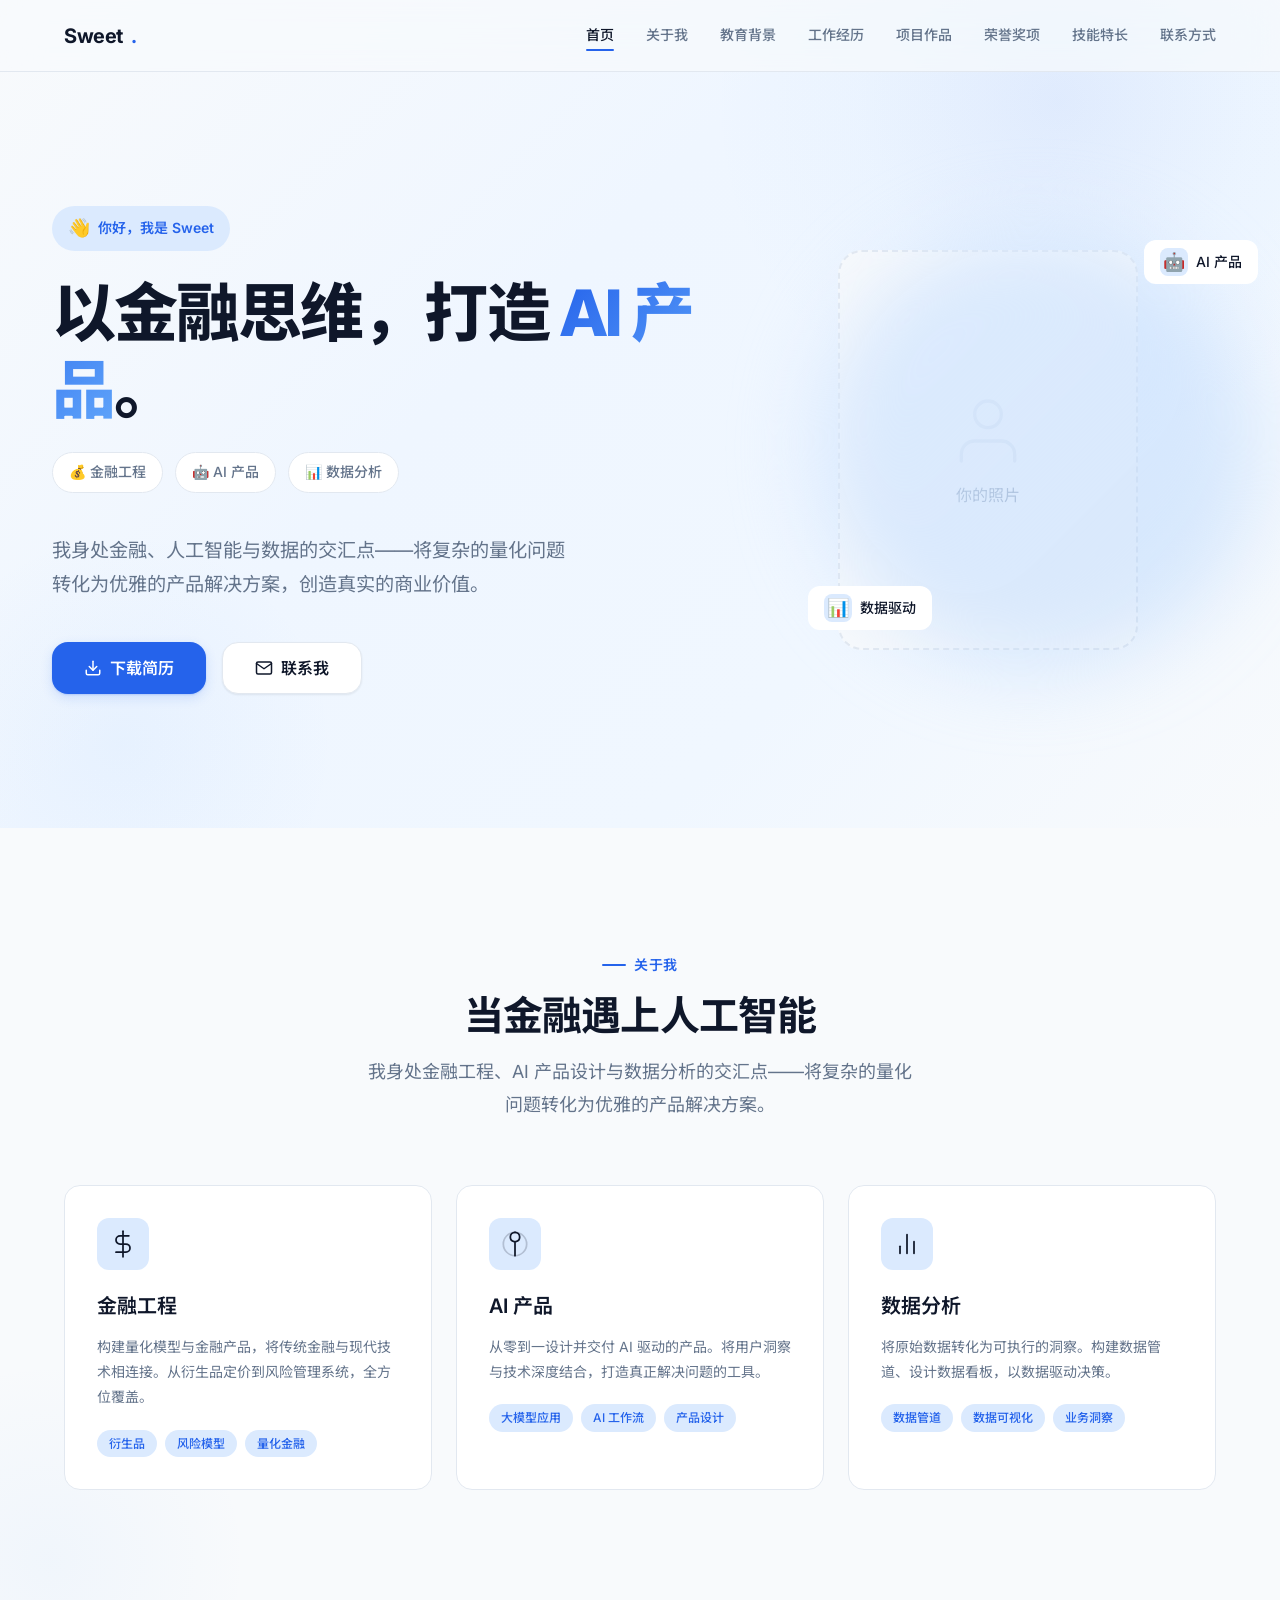
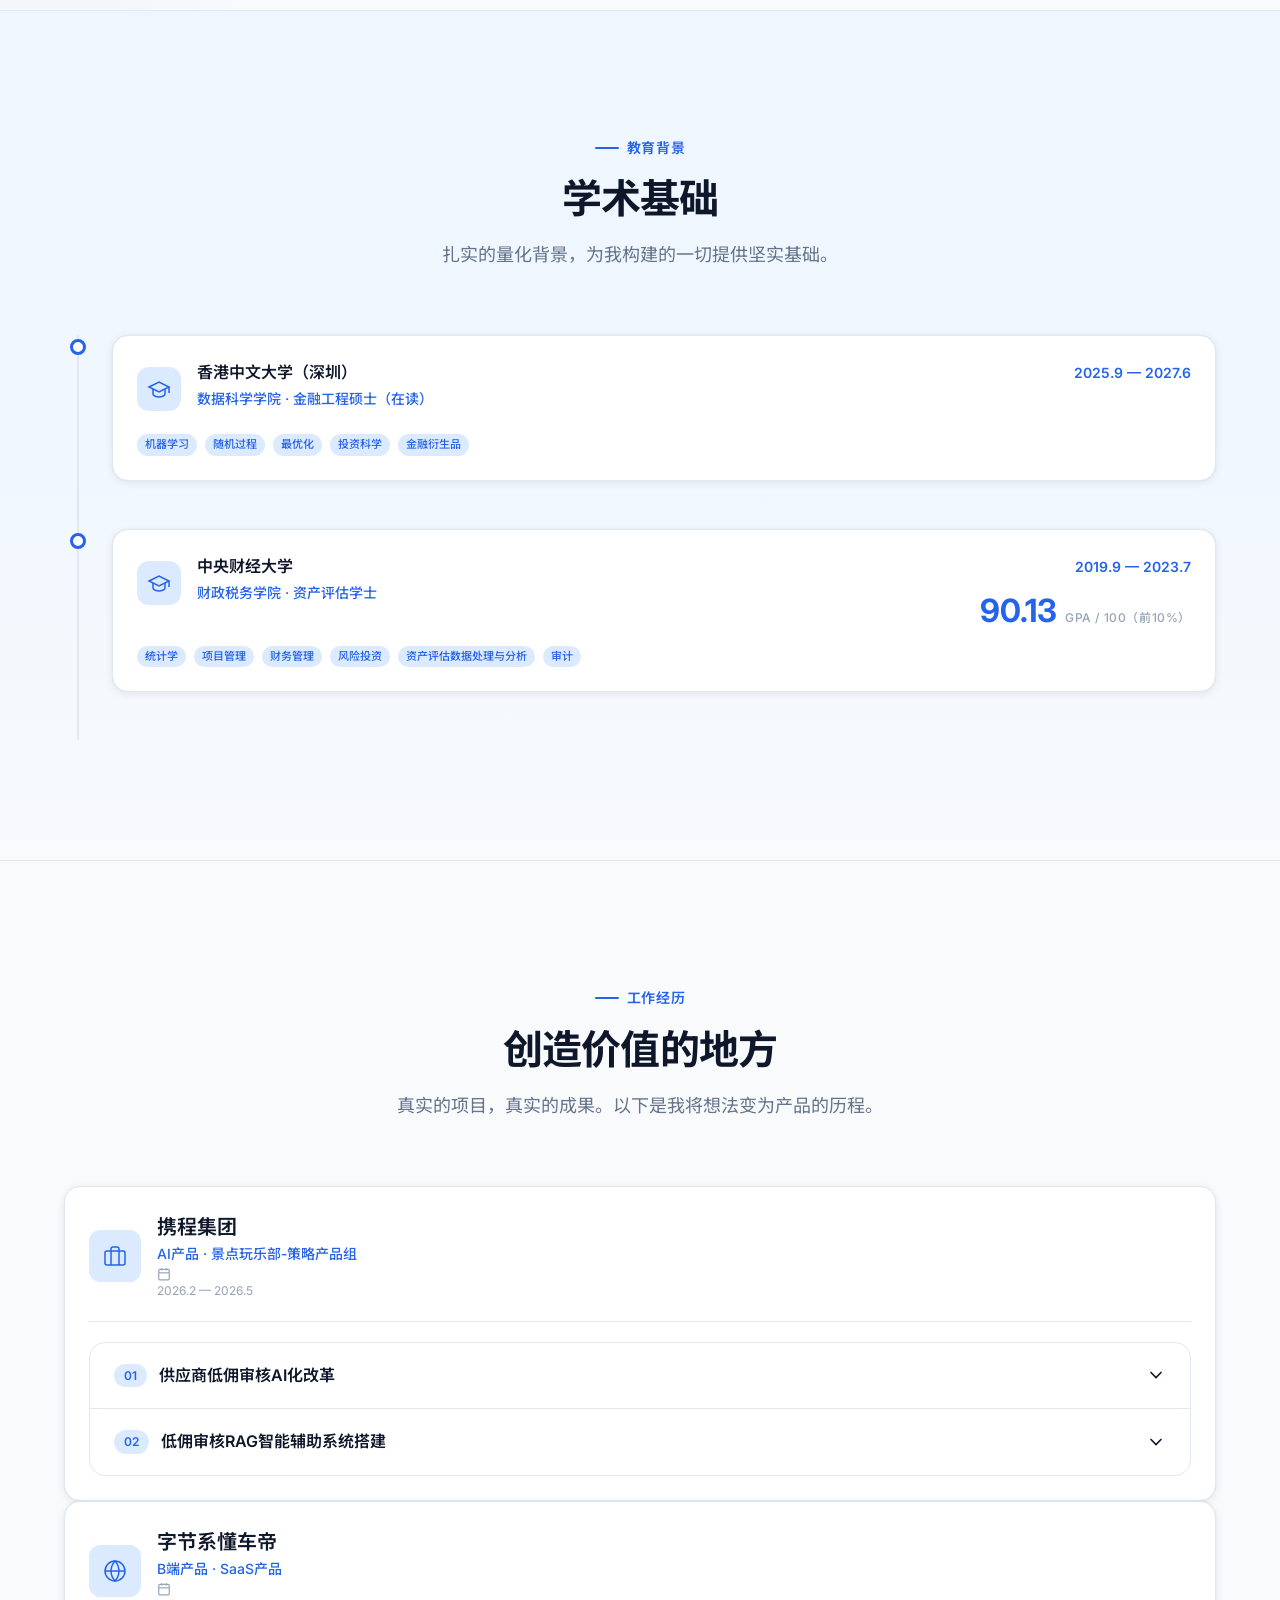
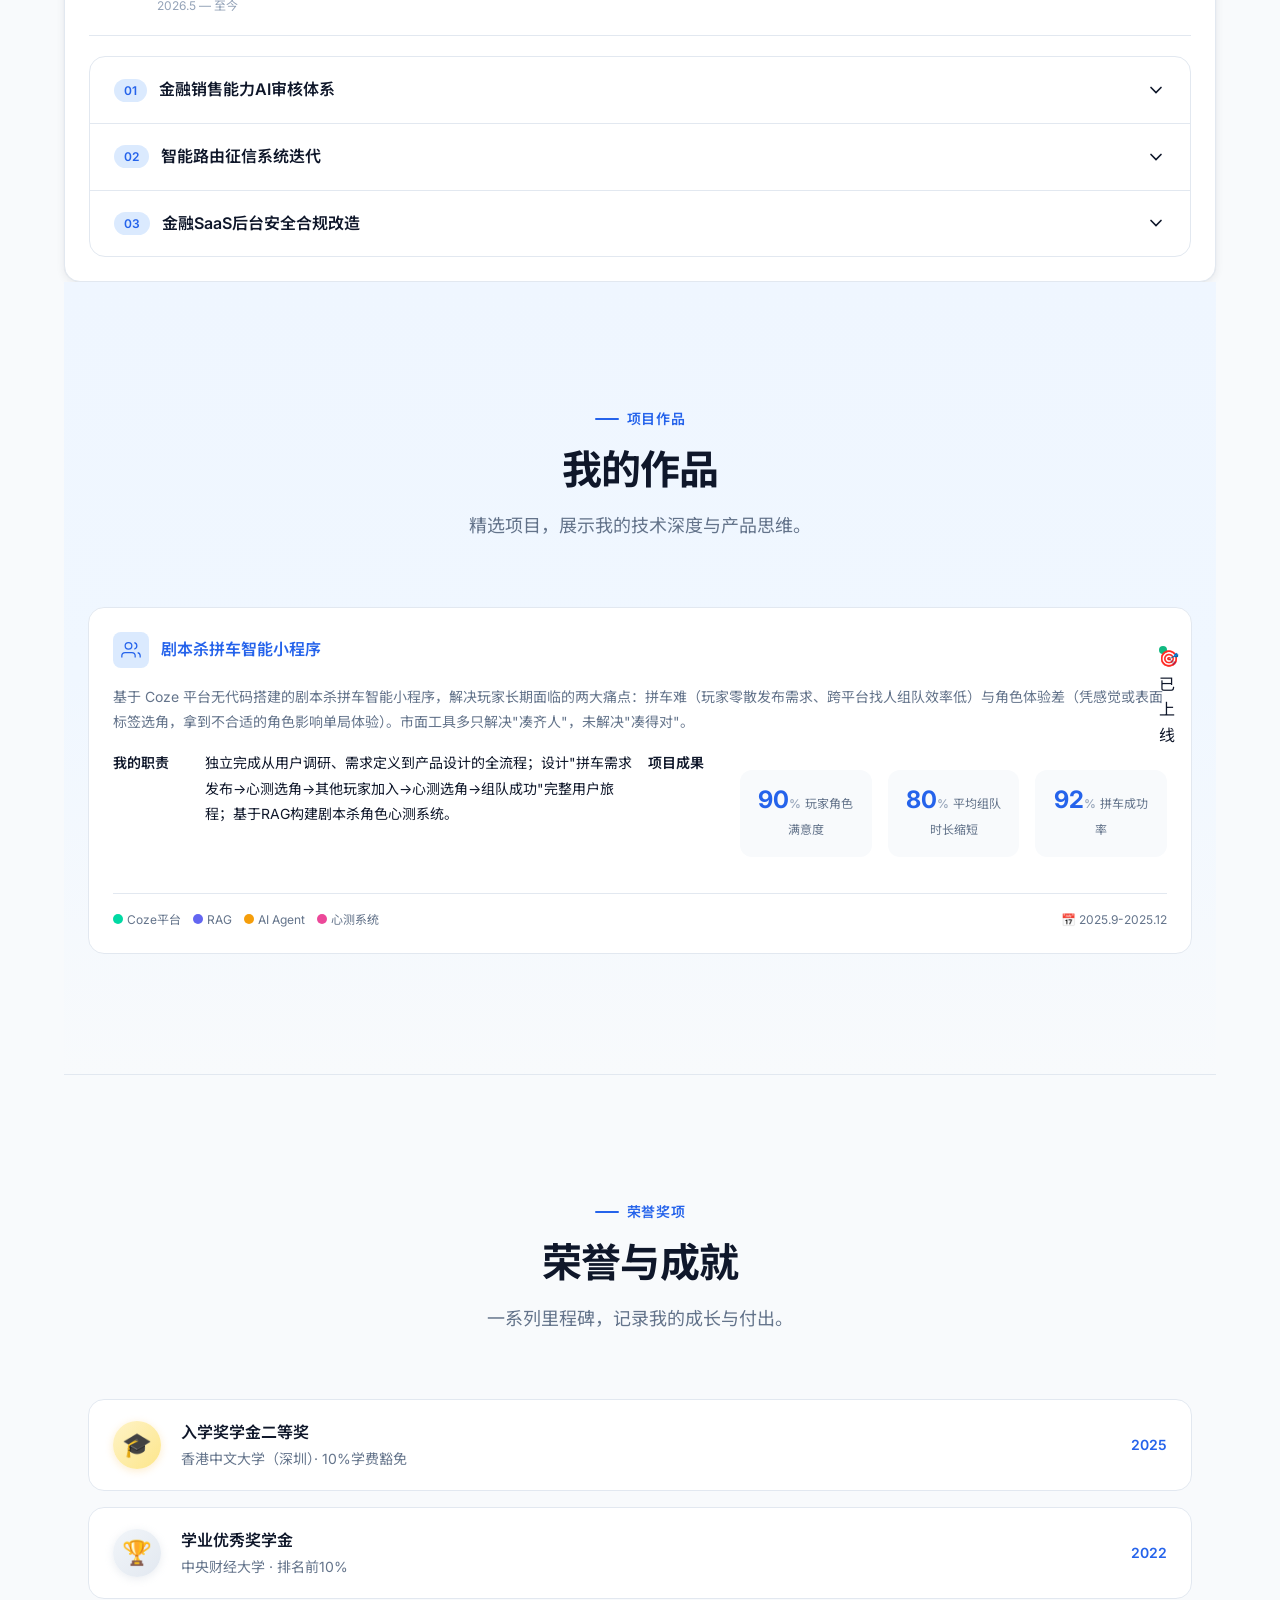
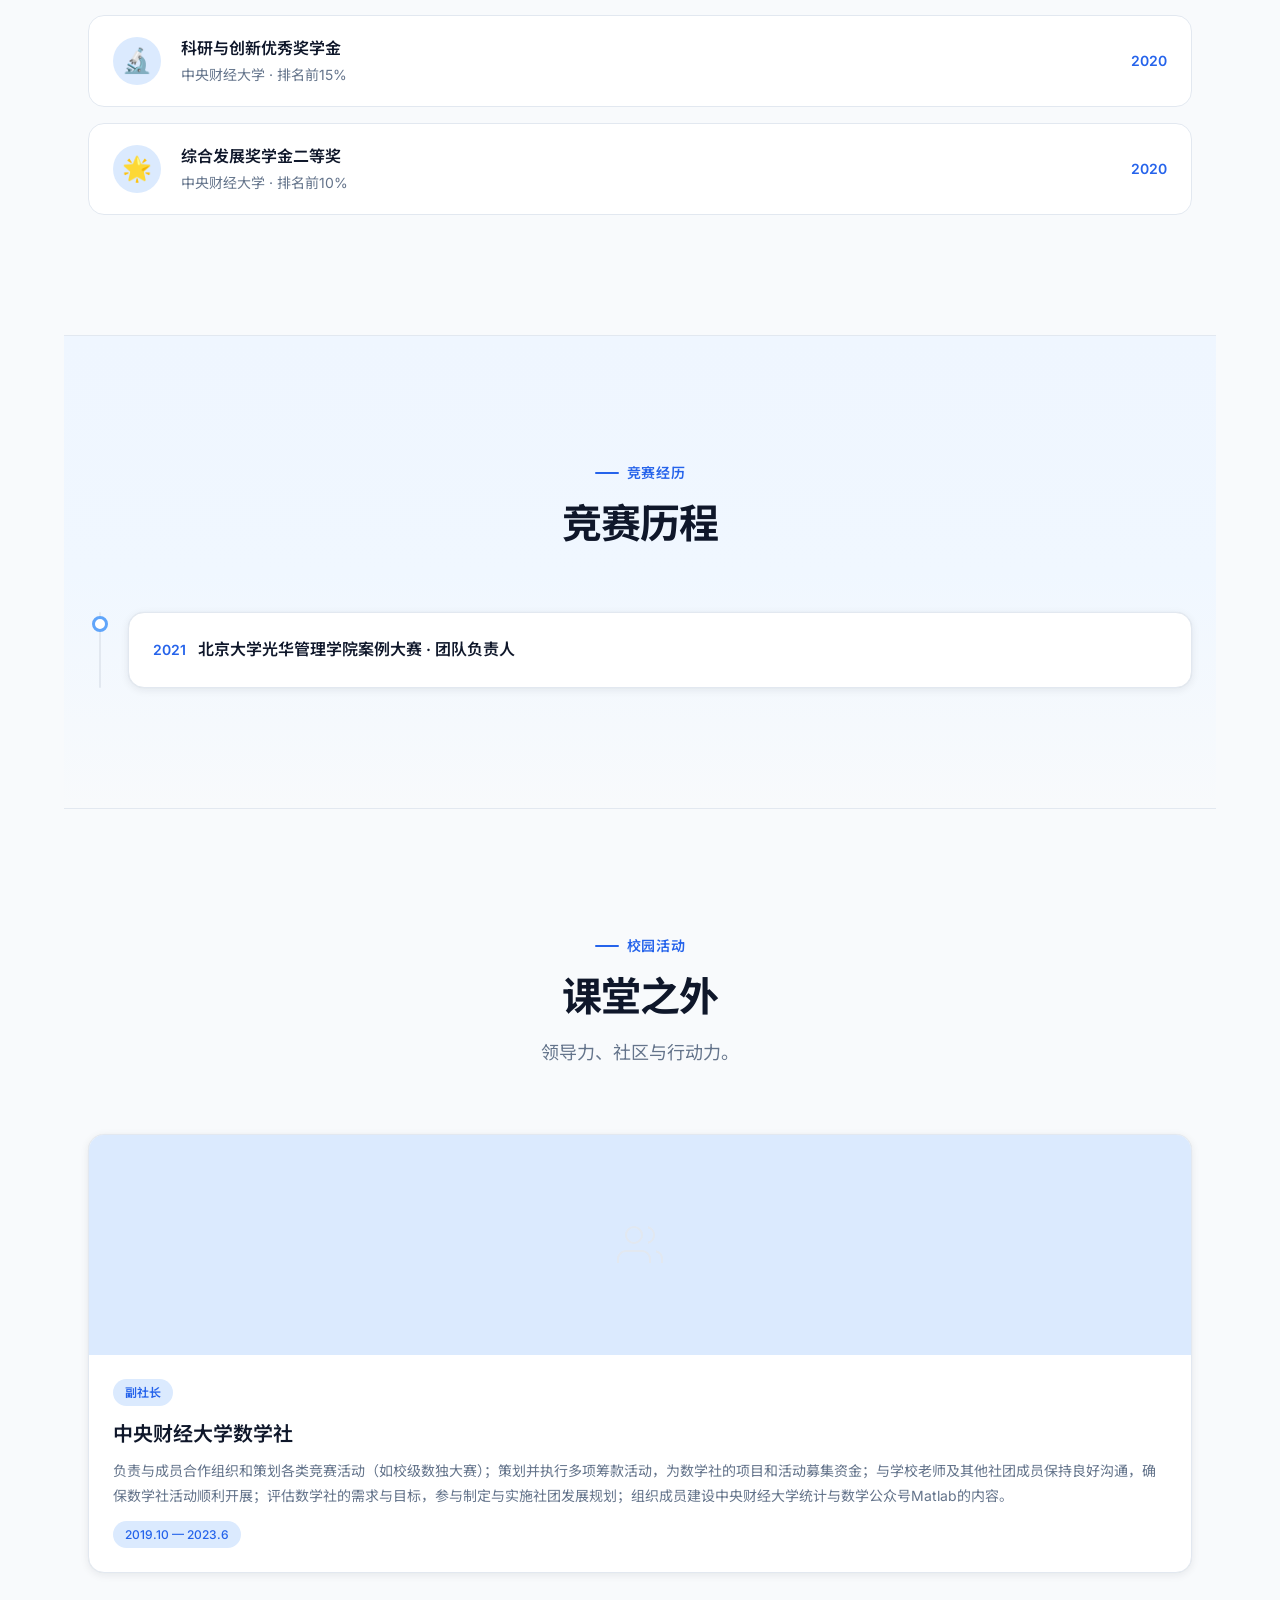
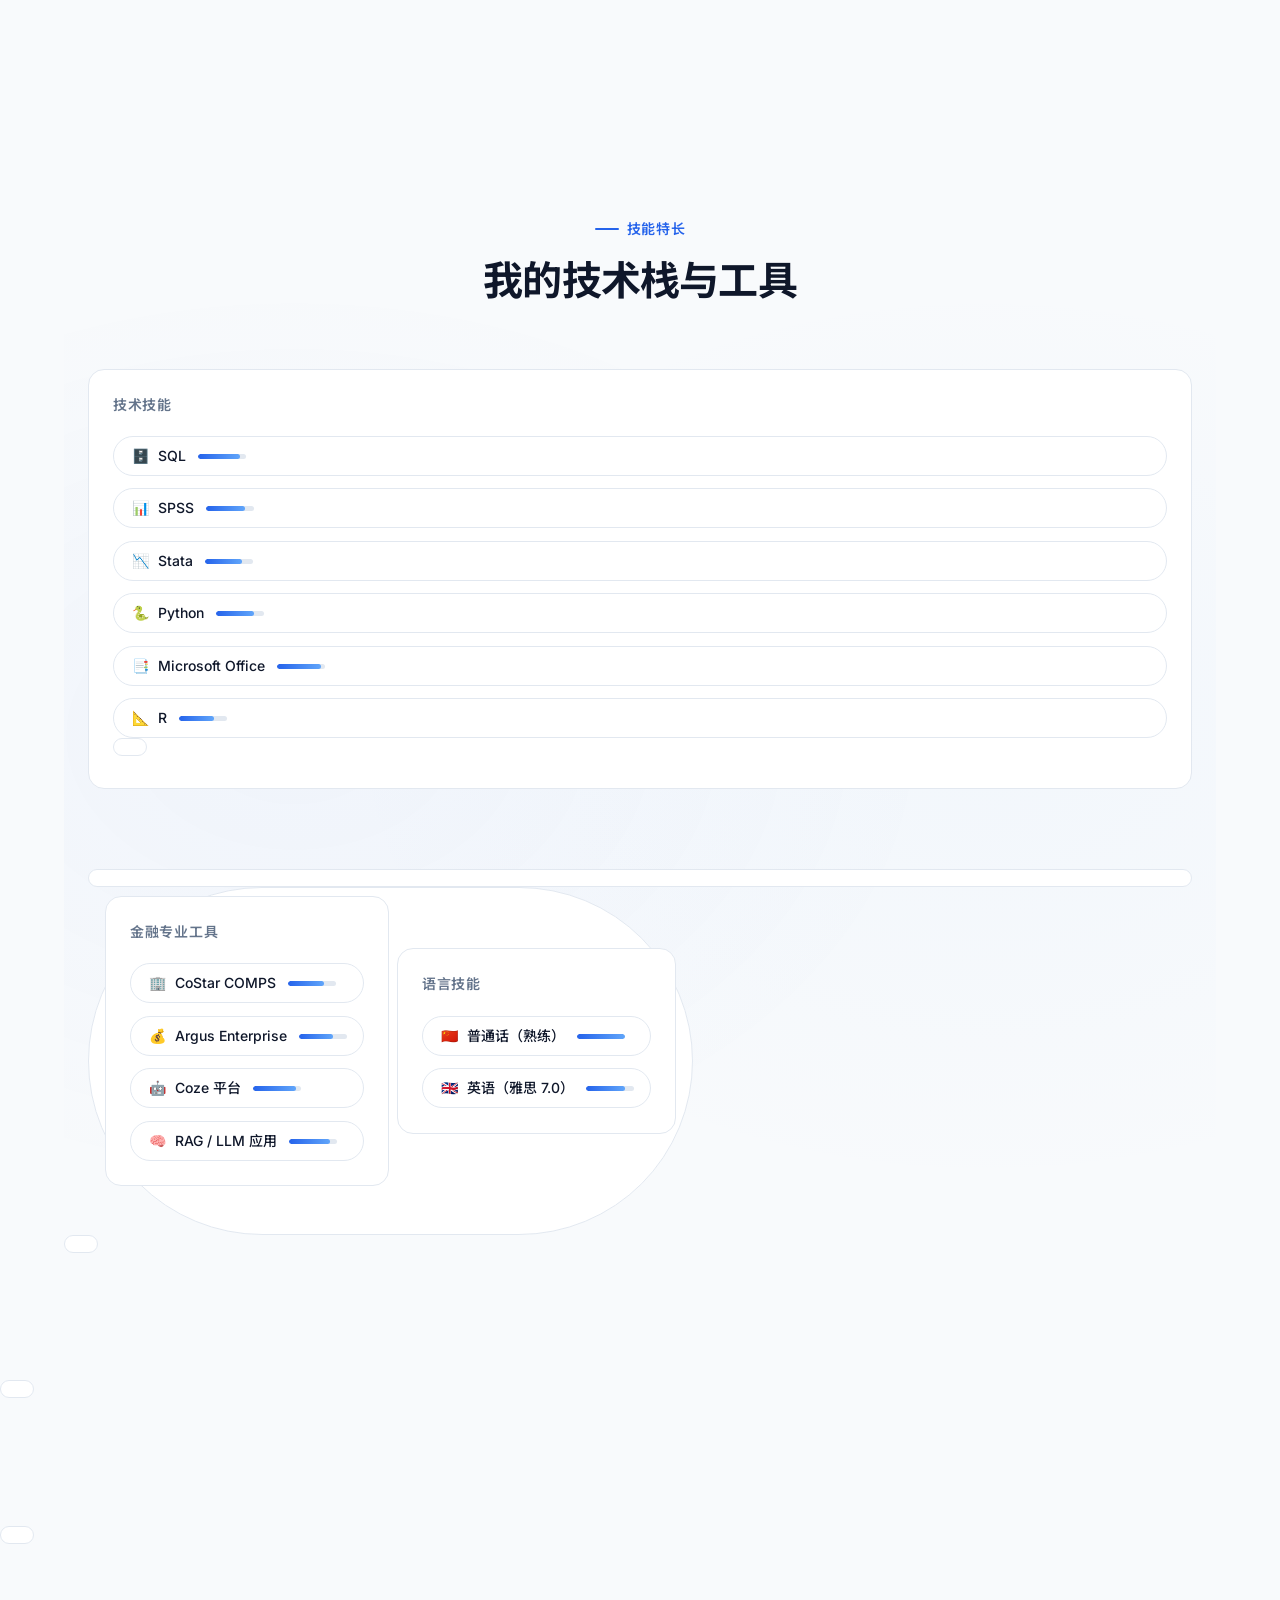
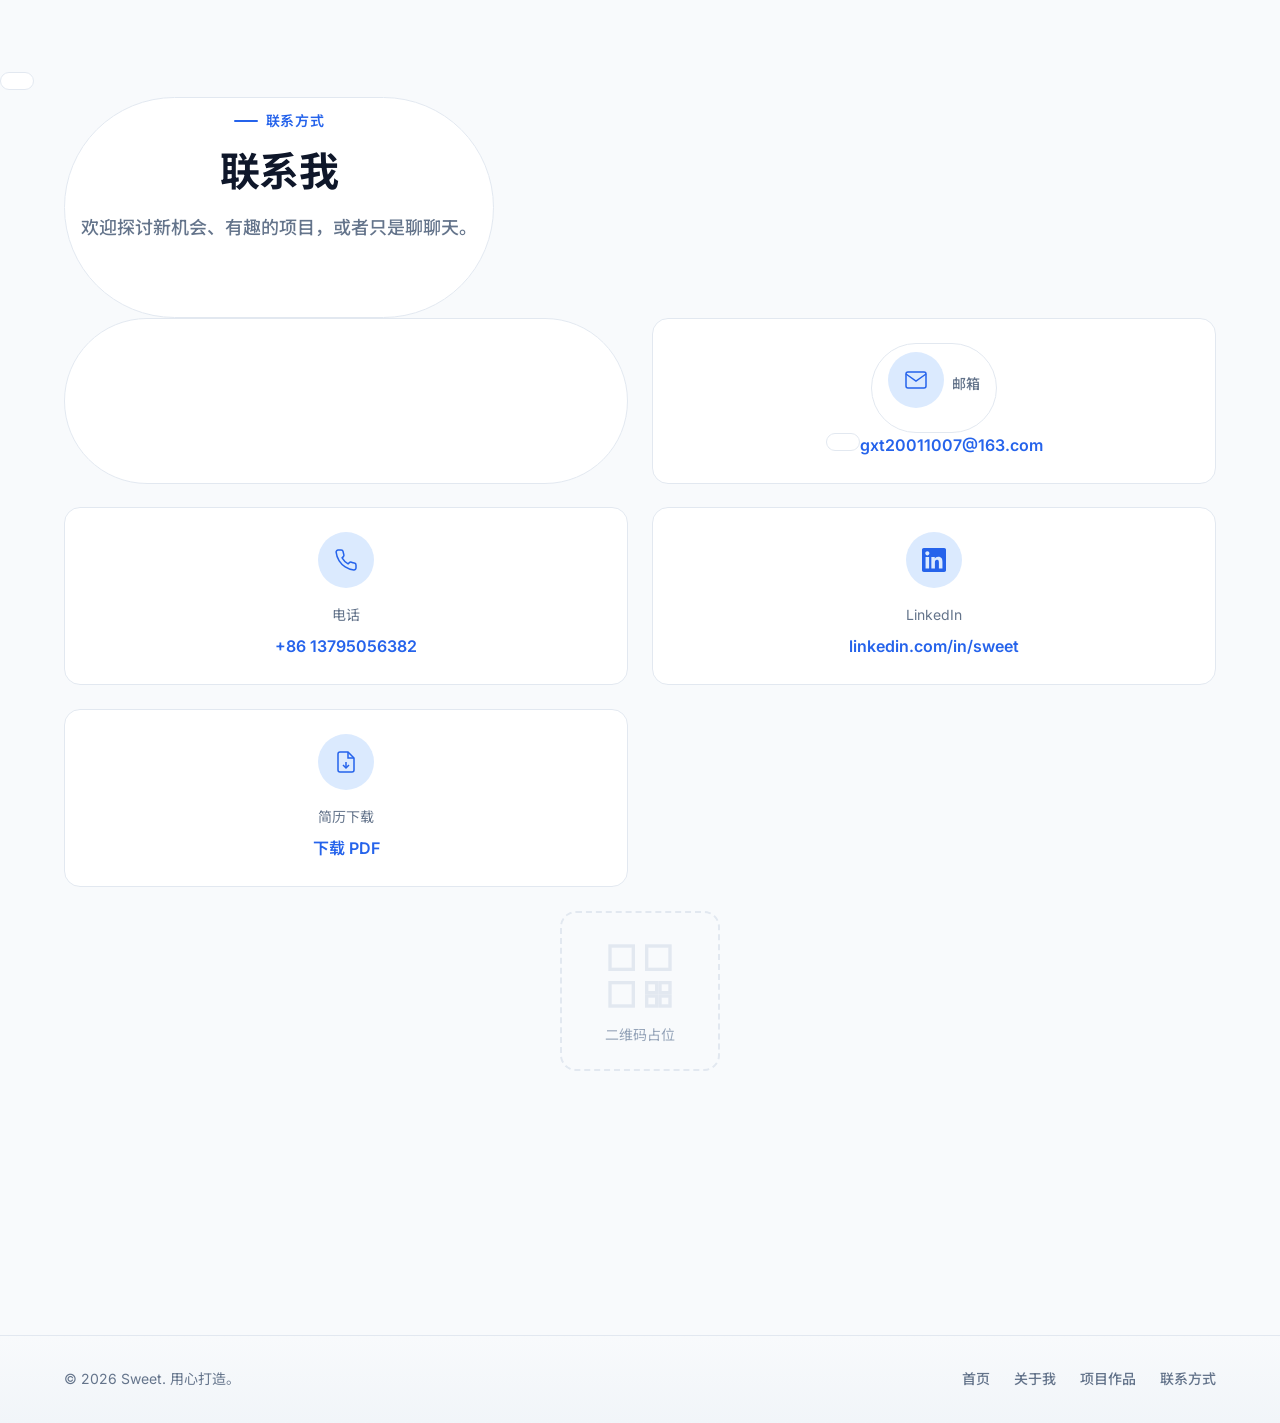
==== index.html @ bae06d40 "Add files via upload" ====
<!DOCTYPE html>
<html lang="zh-CN">
<head>
  <meta charset="UTF-8">
  <meta name="viewport" content="width=device-width, initial-scale=1.0">
  <meta name="description" content="Sweet — AI产品 · 金融工程 · 数据分析。以金融思维，打造 AI 产品。">
  <meta name="author" content="Sweet">
  <meta name="keywords" content="AI产品, 金融工程, 数据分析, 个人作品集, 量化金融, 机器学习">
  
  <!-- Open Graph -->
  <meta property="og:title" content="Sweet — AI产品 · 金融工程 · 数据分析">
  <meta property="og:description" content="以金融思维，打造 AI 产品。">
  <meta property="og:type" content="website">
  
  <title>Sweet — AI产品 · 金融工程 · 数据分析</title>
  
  <!-- Google Fonts -->
  <link rel="preconnect" href="https://fonts.googleapis.com">
  <link rel="preconnect" href="https://fonts.gstatic.com" crossorigin>
  <link href="https://fonts.googleapis.com/css2?family=Inter:wght@300;400;500;600;700;800&display=swap" rel="stylesheet">
  <link href="https://fonts.googleapis.com/css2?family=Noto+Sans+SC:wght@300;400;500;600;700&display=swap" rel="stylesheet">
  
  <!-- Favicon -->
  <link rel="icon" type="image/svg+xml" href="data:image/svg+xml,<svg xmlns='http://www.w3.org/2000/svg' viewBox='0 0 100 100'><text y='.9em' font-size='90'>💡</text></svg>">
  
  <!-- CSS -->
  
  
  
  
  
  
  
  
  
  
  <style>
/* ============================================
   Sweet Portfolio — Modern CSS Reset
   ============================================ */

/* Box-sizing */
*,
*::before,
*::after {
  box-sizing: border-box;
  margin: 0;
  padding: 0;
}

/* Document */
html {
  -webkit-text-size-adjust: 100%;
  -moz-text-size-adjust: 100%;
  text-size-adjust: 100%;
  scroll-behavior: smooth;
  text-rendering: optimizeLegibility;
  -webkit-font-smoothing: antialiased;
  -moz-osx-font-smoothing: grayscale;
}

/* Body */
body {
  min-height: 100vh;
  line-height: 1.6;
  font-family: var(--font-primary, 'Inter', -apple-system, BlinkMacSystemFont, 'Segoe UI', Roboto, sans-serif);
  font-size: var(--font-size-base, 1rem);
  color: var(--color-text, #0F172A);
  background-color: var(--color-bg, #F8FAFC);
  overflow-x: hidden;
}

/* Images & Media */
img,
picture,
video,
canvas,
svg {
  display: block;
  max-width: 100%;
  height: auto;
}

/* Remove default list styles */
ul,
ol {
  list-style: none;
}

/* Links */
a {
  text-decoration: none;
  color: inherit;
  background-color: transparent;
}

/* Buttons */
button {
  appearance: none;
  background: none;
  border: none;
  cursor: pointer;
  font: inherit;
  color: inherit;
}

/* Input & Form elements */
input,
textarea,
select,
button {
  font: inherit;
  color: inherit;
}

/* Tables */
table {
  border-collapse: collapse;
  border-spacing: 0;
}

/* Remove all animations/transitions for users who prefer reduced motion */
@media (prefers-reduced-motion: reduce) {
  *,
  *::before,
  *::after {
    animation-duration: 0.01ms !important;
    animation-iteration-count: 1 !important;
    transition-duration: 0.01ms !important;
    scroll-behavior: auto !important;
  }
}

/* Hidden utility */
[hidden] {
  display: none !important;
}

/* Focus visible */
:focus-visible {
  outline: 2px solid var(--color-primary, #2563EB);
  outline-offset: 2px;
  border-radius: 4px;
}

/* Selection */
::selection {
  background-color: var(--color-light-blue, #DBEAFE);
  color: var(--color-primary, #2563EB);
}

/* Scrollbar (Webkit) */
::-webkit-scrollbar {
  width: 8px;
}

::-webkit-scrollbar-track {
  background: var(--color-bg, #F8FAFC);
}

::-webkit-scrollbar-thumb {
  background: var(--color-border, #E2E8F0);
  border-radius: 4px;
}

::-webkit-scrollbar-thumb:hover {
  background: var(--color-text-secondary, #64748B);
}

/* ============================================
   Sweet Portfolio — Design Tokens / CSS Variables
   ============================================ */

:root {
  /* ---- Colors ---- */
  --color-bg: #F8FAFC;
  --color-primary: #2563EB;
  --color-primary-hover: #1D4ED8;
  --color-primary-light: #DBEAFE;
  --color-card: #FFFFFF;
  --color-text: #0F172A;
  --color-text-secondary: #64748B;
  --color-text-tertiary: #94A3B8;
  --color-border: #E2E8F0;
  --color-accent: #60A5FA;
  --shadow: rgba(15, 23, 42, 0.08);
  --shadow-md: rgba(15, 23, 42, 0.12);
  --shadow-lg: rgba(15, 23, 42, 0.16);

  /* ---- Typography ---- */
  --font-primary: 'Inter', -apple-system, BlinkMacSystemFont, 'Segoe UI', Roboto, sans-serif;
  --font-mono: 'JetBrains Mono', 'Fira Code', 'Cascadia Code', monospace;

  --font-size-xs: 0.75rem;       /* 12px */
  --font-size-sm: 0.875rem;      /* 14px */
  --font-size-base: 1rem;        /* 16px */
  --font-size-md: 1.125rem;      /* 18px */
  --font-size-lg: 1.25rem;       /* 20px */
  --font-size-xl: 1.5rem;        /* 24px */
  --font-size-2xl: 2rem;         /* 32px */
  --font-size-3xl: 2.5rem;       /* 40px */
  --font-size-4xl: 3rem;         /* 48px */
  --font-size-hero: clamp(2.5rem, 5vw, 4rem);

  --line-height-tight: 1.2;
  --line-height-snug: 1.4;
  --line-height-base: 1.6;
  --line-height-relaxed: 1.8;

  --font-weight-normal: 400;
  --font-weight-medium: 500;
  --font-weight-semibold: 600;
  --font-weight-bold: 700;
  --font-weight-extrabold: 800;

  --letter-spacing-tight: -0.02em;
  --letter-spacing-normal: 0;
  --letter-spacing-wide: 0.02em;
  --letter-spacing-wider: 0.05em;

  /* ---- Spacing ---- */
  --space-1: 0.25rem;   /* 4px */
  --space-2: 0.5rem;    /* 8px */
  --space-3: 0.75rem;   /* 12px */
  --space-4: 1rem;      /* 16px */
  --space-5: 1.25rem;   /* 20px */
  --space-6: 1.5rem;    /* 24px */
  --space-8: 2rem;      /* 32px */
  --space-10: 2.5rem;   /* 40px */
  --space-12: 3rem;     /* 48px */
  --space-16: 4rem;     /* 64px */
  --space-20: 5rem;     /* 80px */
  --space-24: 6rem;     /* 96px */
  --space-30: 7.5rem;   /* 120px */

  --section-gap: 7.5rem;   /* 120px */
  --container-max: 1200px;
  --container-padding: var(--space-6);

  /* ---- Border Radius ---- */
  --radius-sm: 6px;
  --radius-md: 8px;
  --radius-lg: 12px;
  --radius-xl: 16px;
  --radius-2xl: 20px;
  --radius-3xl: 24px;
  --radius-full: 9999px;

  /* ---- Shadows ---- */
  --shadow-sm: 0 1px 2px var(--shadow);
  --shadow-base: 0 4px 12px var(--shadow);
  --shadow-md: 0 8px 24px var(--shadow-md);
  --shadow-lg: 0 16px 48px var(--shadow-lg);
  --shadow-xl: 0 24px 64px var(--shadow-lg);
  --shadow-card: 0 2px 8px var(--shadow), 0 0 1px var(--shadow);
  --shadow-card-hover: 0 12px 32px var(--shadow-md), 0 0 1px var(--shadow);
  --shadow-float: 0 20px 60px rgba(37, 99, 235, 0.12);

  /* ---- Transitions ---- */
  --duration-fast: 150ms;
  --duration-base: 250ms;
  --duration-slow: 400ms;
  --duration-slower: 600ms;
  --duration-slowest: 800ms;

  --ease-out: cubic-bezier(0.16, 1, 0.3, 1);
  --ease-in-out: cubic-bezier(0.65, 0, 0.35, 1);
  --ease-spring: cubic-bezier(0.34, 1.56, 0.64, 1);
  --ease-smooth: cubic-bezier(0.4, 0, 0.2, 1);

  --transition-fast: var(--duration-fast) var(--ease-smooth);
  --transition-base: var(--duration-base) var(--ease-out);
  --transition-slow: var(--duration-slow) var(--ease-out);

  /* ---- Z-index Scale ---- */
  --z-base: 1;
  --z-dropdown: 100;
  --z-sticky: 200;
  --z-fixed: 300;
  --z-modal-backdrop: 400;
  --z-modal: 500;
  --z-tooltip: 600;

  /* ---- Breakpoints (reference values, used in media queries) ---- */
  --bp-mobile: 480px;
  --bp-tablet: 768px;
  --bp-desktop: 1024px;
  --bp-wide: 1440px;

  /* ---- Nav ---- */
  --nav-height: 72px;
  --nav-blur: saturate(180%) blur(20px);
}

/* ============================================
   Sweet Portfolio — Global Layout System
   ============================================ */

/* ---- Container ---- */
.container {
  width: 100%;
  max-width: var(--container-max);
  margin-inline: auto;
  padding-inline: var(--container-padding);
}

/* ---- Section ---- */
.section {
  padding-block: var(--section-gap);
  position: relative;
}

.section + .section {
  border-top: 1px solid var(--color-border);
}

.section--alt {
  background-color: var(--color-primary-light);
}

/* ---- Section Header ---- */
.section__header {
  margin-bottom: var(--space-16);
  max-width: 640px;
}

.section__header--center {
  text-align: center;
  margin-inline: auto;
}

.section__label {
  display: inline-flex;
  align-items: center;
  gap: var(--space-2);
  font-size: var(--font-size-sm);
  font-weight: var(--font-weight-semibold);
  color: var(--color-primary);
  text-transform: uppercase;
  letter-spacing: var(--letter-spacing-wider);
  margin-bottom: var(--space-4);
}

.section__label::before {
  content: '';
  display: block;
  width: 24px;
  height: 2px;
  background: var(--color-primary);
  border-radius: var(--radius-full);
}

.section__title {
  font-size: clamp(1.75rem, 3.5vw, 2.5rem);
  font-weight: var(--font-weight-bold);
  color: var(--color-text);
  line-height: var(--line-height-tight);
  letter-spacing: var(--letter-spacing-tight);
  margin-bottom: var(--space-4);
}

.section__subtitle {
  font-size: var(--font-size-md);
  color: var(--color-text-secondary);
  line-height: var(--line-height-relaxed);
  max-width: 560px;
}

.section__header--center .section__subtitle {
  margin-inline: auto;
}

/* ---- Grid System ---- */
.grid {
  display: grid;
  gap: var(--space-8);
}

.grid--2 {
  grid-template-columns: repeat(2, 1fr);
}

.grid--3 {
  grid-template-columns: repeat(3, 1fr);
}

.grid--4 {
  grid-template-columns: repeat(4, 1fr);
}

.grid--auto-fill {
  grid-template-columns: repeat(auto-fill, minmax(320px, 1fr));
}

/* ---- Flexbox Utilities ---- */
.flex {
  display: flex;
}

.flex--center {
  display: flex;
  align-items: center;
  justify-content: center;
}

.flex--between {
  display: flex;
  align-items: center;
  justify-content: space-between;
}

.flex--column {
  display: flex;
  flex-direction: column;
}

.flex--wrap {
  flex-wrap: wrap;
}

.flex--gap-sm {
  gap: var(--space-3);
}

.flex--gap-md {
  gap: var(--space-4);
}

.flex--gap-lg {
  gap: var(--space-8);
}

/* ---- Hero Layout ---- */
.hero-layout {
  display: grid;
  grid-template-columns: 1.5fr 1fr;
  gap: var(--space-16);
  align-items: center;
  min-height: calc(100vh - var(--nav-height));
  padding-top: var(--space-16);
  padding-bottom: var(--space-16);
}

/* ---- Two Column Layout ---- */
.two-col {
  display: grid;
  grid-template-columns: 1fr 1fr;
  gap: var(--space-12);
  align-items: start;
}

/* ---- Divider ---- */
.divider {
  width: 100%;
  height: 1px;
  background: var(--color-border);
  margin-block: var(--space-12);
}

.divider--thick {
  height: 2px;
}

/* ---- Spacer Utilities ---- */
.spacer-sm { height: var(--space-4); }
.spacer-md { height: var(--space-8); }
.spacer-lg { height: var(--space-16); }
.spacer-xl { height: var(--space-24); }

/* ---- Text Utilities ---- */
.text-center { text-align: center; }
.text-left   { text-align: left; }
.text-right  { text-align: right; }

.text-primary   { color: var(--color-text); }
.text-secondary { color: var(--color-text-secondary); }
.text-accent    { color: var(--color-primary); }

.text-sm  { font-size: var(--font-size-sm); }
.text-md  { font-size: var(--font-size-md); }
.text-lg  { font-size: var(--font-size-lg); }
.text-xl  { font-size: var(--font-size-xl); }

/* ---- Responsive Layout Adjustments ---- */
@media (max-width: 1024px) {
  :root {
    --section-gap: 5rem;
  }

  .hero-layout {
    grid-template-columns: 1fr;
    min-height: auto;
    text-align: center;
    gap: var(--space-10);
  }

  .grid--4 {
    grid-template-columns: repeat(2, 1fr);
  }

  .two-col {
    grid-template-columns: 1fr;
    gap: var(--space-8);
  }
}

@media (max-width: 768px) {
  :root {
    --section-gap: 3.5rem;
    --container-padding: var(--space-4);
  }

  .grid--2,
  .grid--3,
  .grid--4 {
    grid-template-columns: 1fr;
  }

  .section__header {
    margin-bottom: var(--space-10);
  }

  .hero-layout {
    padding-top: var(--space-10);
    min-height: auto;
  }
}

@media (max-width: 480px) {
  :root {
    --section-gap: 3rem;
    --container-padding: var(--space-4);
  }
}

/* ============================================
   Sweet Portfolio — Components
   ============================================ */

/* ==========================================
   Navigation
   ========================================== */
.navbar {
  position: fixed;
  top: 0;
  left: 0;
  right: 0;
  height: var(--nav-height);
  z-index: var(--z-fixed);
  background: rgba(248, 250, 252, 0.72);
  backdrop-filter: var(--nav-blur);
  -webkit-backdrop-filter: var(--nav-blur);
  border-bottom: 1px solid var(--color-border);
  transition: box-shadow var(--transition-base), background var(--transition-base);
}

.navbar.scrolled {
  box-shadow: var(--shadow-sm);
  background: rgba(255, 255, 255, 0.85);
}

.navbar .container {
  display: flex;
  align-items: center;
  justify-content: space-between;
  height: 100%;
}

.navbar__brand {
  font-size: var(--font-size-lg);
  font-weight: var(--font-weight-bold);
  color: var(--color-text);
  letter-spacing: var(--letter-spacing-tight);
  display: flex;
  align-items: center;
  gap: var(--space-2);
}

.navbar__brand span {
  color: var(--color-primary);
}

.navbar__links {
  display: flex;
  align-items: center;
  gap: var(--space-8);
}

.navbar__link {
  font-size: var(--font-size-sm);
  font-weight: var(--font-weight-medium);
  color: var(--color-text-secondary);
  transition: color var(--transition-fast);
  position: relative;
}

.navbar__link::after {
  content: '';
  position: absolute;
  bottom: -4px;
  left: 0;
  width: 0;
  height: 2px;
  background: var(--color-primary);
  border-radius: var(--radius-full);
  transition: width var(--transition-base);
}

.navbar__link:hover,
.navbar__link.active {
  color: var(--color-text);
}

.navbar__link:hover::after,
.navbar__link.active::after {
  width: 100%;
}

/* Hamburger */
.navbar__toggle {
  display: none;
  flex-direction: column;
  gap: 5px;
  padding: var(--space-2);
}

.navbar__toggle span {
  display: block;
  width: 22px;
  height: 2px;
  background: var(--color-text);
  border-radius: var(--radius-full);
  transition: transform var(--transition-base), opacity var(--transition-fast);
}

.navbar__toggle.active span:nth-child(1) {
  transform: translateY(7px) rotate(45deg);
}

.navbar__toggle.active span:nth-child(2) {
  opacity: 0;
}

.navbar__toggle.active span:nth-child(3) {
  transform: translateY(-7px) rotate(-45deg);
}

/* Mobile Menu */
.navbar__mobile-menu {
  display: none;
  position: fixed;
  top: var(--nav-height);
  left: 0;
  right: 0;
  bottom: 0;
  background: rgba(255, 255, 255, 0.98);
  backdrop-filter: blur(20px);
  -webkit-backdrop-filter: blur(20px);
  flex-direction: column;
  align-items: center;
  justify-content: center;
  gap: var(--space-8);
  z-index: var(--z-fixed);
}

.navbar__mobile-menu.open {
  display: flex;
}

.navbar__mobile-link {
  font-size: var(--font-size-xl);
  font-weight: var(--font-weight-semibold);
  color: var(--color-text);
  transition: color var(--transition-fast);
}

.navbar__mobile-link:hover {
  color: var(--color-primary);
}

/* ==========================================
   Buttons
   ========================================== */
.btn {
  display: inline-flex;
  align-items: center;
  justify-content: center;
  gap: var(--space-2);
  padding: var(--space-3) var(--space-6);
  font-size: var(--font-size-sm);
  font-weight: var(--font-weight-semibold);
  border-radius: var(--radius-lg);
  transition: all var(--transition-base);
  white-space: nowrap;
  cursor: pointer;
  line-height: 1;
}

.btn--primary {
  background: var(--color-primary);
  color: #FFFFFF;
  box-shadow: 0 1px 2px rgba(37, 99, 235, 0.2), 0 4px 12px rgba(37, 99, 235, 0.15);
}

.btn--primary:hover {
  background: var(--color-primary-hover);
  box-shadow: 0 2px 4px rgba(37, 99, 235, 0.25), 0 8px 24px rgba(37, 99, 235, 0.2);
  transform: translateY(-1px);
}

.btn--primary:active {
  transform: translateY(0);
}

.btn--secondary {
  background: var(--color-card);
  color: var(--color-text);
  border: 1px solid var(--color-border);
  box-shadow: var(--shadow-sm);
}

.btn--secondary:hover {
  background: var(--color-bg);
  border-color: var(--color-text-tertiary);
  transform: translateY(-1px);
  box-shadow: var(--shadow-base);
}

.btn--ghost {
  background: transparent;
  color: var(--color-primary);
}

.btn--ghost:hover {
  background: var(--color-primary-light);
}

.btn--lg {
  padding: var(--space-4) var(--space-8);
  font-size: var(--font-size-base);
  border-radius: var(--radius-xl);
}

.btn--sm {
  padding: var(--space-2) var(--space-4);
  font-size: var(--font-size-xs);
  border-radius: var(--radius-md);
}

.btn--icon {
  width: 40px;
  height: 40px;
  padding: 0;
  border-radius: var(--radius-full);
}

/* ==========================================
   Card (Base)
   ========================================== */
.card {
  background: var(--color-card);
  border-radius: var(--radius-xl);
  padding: var(--space-8);
  border: 1px solid var(--color-border);
  box-shadow: var(--shadow-card);
  transition: transform var(--transition-base), box-shadow var(--transition-base), border-color var(--transition-base);
}

.card:hover {
  transform: translateY(-4px);
  box-shadow: var(--shadow-card-hover);
  border-color: transparent;
}

.card__header {
  display: flex;
  align-items: flex-start;
  justify-content: space-between;
  margin-bottom: var(--space-4);
}

.card__icon {
  width: 48px;
  height: 48px;
  border-radius: var(--radius-lg);
  background: var(--color-primary-light);
  display: flex;
  align-items: center;
  justify-content: center;
  font-size: var(--font-size-xl);
  color: var(--color-primary);
  flex-shrink: 0;
}

.card__title {
  font-size: var(--font-size-lg);
  font-weight: var(--font-weight-semibold);
  color: var(--color-text);
  margin-bottom: var(--space-2);
}

.card__subtitle {
  font-size: var(--font-size-sm);
  color: var(--color-text-secondary);
  margin-bottom: var(--space-4);
}

.card__body {
  font-size: var(--font-size-sm);
  color: var(--color-text-secondary);
  line-height: var(--line-height-relaxed);
}

.card__footer {
  display: flex;
  align-items: center;
  gap: var(--space-3);
  margin-top: var(--space-6);
  padding-top: var(--space-4);
  border-top: 1px solid var(--color-border);
}

.card__image {
  width: 100%;
  border-radius: var(--radius-lg);
  overflow: hidden;
  margin-bottom: var(--space-6);
}

.card__image img {
  width: 100%;
  height: 100%;
  object-fit: cover;
  transition: transform var(--transition-slow);
}

.card:hover .card__image img {
  transform: scale(1.03);
}

/* ==========================================
   Tag / Badge
   ========================================== */
.tag {
  display: inline-flex;
  align-items: center;
  gap: var(--space-1);
  padding: var(--space-1) var(--space-3);
  font-size: var(--font-size-xs);
  font-weight: var(--font-weight-medium);
  border-radius: var(--radius-full);
  background: var(--color-primary-light);
  color: var(--color-primary);
  transition: all var(--transition-fast);
}

.tag:hover {
  background: var(--color-primary);
  color: #FFFFFF;
}

.tag--outline {
  background: transparent;
  border: 1px solid var(--color-border);
  color: var(--color-text-secondary);
}

.tag--outline:hover {
  background: var(--color-bg);
  border-color: var(--color-primary);
  color: var(--color-primary);
}

.tag--dot::before {
  content: '';
  width: 6px;
  height: 6px;
  border-radius: var(--radius-full);
  background: var(--color-primary);
}

.badge {
  display: inline-flex;
  align-items: center;
  padding: var(--space-1) var(--space-3);
  font-size: var(--font-size-xs);
  font-weight: var(--font-weight-semibold);
  border-radius: var(--radius-md);
  background: var(--color-primary);
  color: #FFFFFF;
}

.badge--success {
  background: #10B981;
}

.badge--warning {
  background: #F59E0B;
}

/* ==========================================
   Modal
   ========================================== */
.modal-overlay {
  position: fixed;
  inset: 0;
  background: rgba(15, 23, 42, 0.5);
  backdrop-filter: blur(4px);
  -webkit-backdrop-filter: blur(4px);
  z-index: var(--z-modal-backdrop);
  opacity: 0;
  visibility: hidden;
  transition: opacity var(--transition-base), visibility var(--transition-base);
}

.modal-overlay.active {
  opacity: 1;
  visibility: visible;
}

.modal {
  position: fixed;
  top: 50%;
  left: 50%;
  transform: translate(-50%, -50%) scale(0.95);
  width: min(560px, calc(100% - var(--space-8)));
  max-height: calc(100vh - var(--space-16));
  overflow-y: auto;
  background: var(--color-card);
  border-radius: var(--radius-2xl);
  box-shadow: var(--shadow-xl);
  z-index: var(--z-modal);
  opacity: 0;
  visibility: hidden;
  transition: all var(--transition-base);
}

.modal.active {
  opacity: 1;
  visibility: visible;
  transform: translate(-50%, -50%) scale(1);
}

.modal__header {
  display: flex;
  align-items: center;
  justify-content: space-between;
  padding: var(--space-6) var(--space-8);
  border-bottom: 1px solid var(--color-border);
}

.modal__title {
  font-size: var(--font-size-lg);
  font-weight: var(--font-weight-semibold);
}

.modal__close {
  width: 32px;
  height: 32px;
  border-radius: var(--radius-md);
  display: flex;
  align-items: center;
  justify-content: center;
  transition: background var(--transition-fast);
}

.modal__close:hover {
  background: var(--color-bg);
}

.modal__body {
  padding: var(--space-8);
}

.modal__footer {
  display: flex;
  justify-content: flex-end;
  gap: var(--space-3);
  padding: var(--space-6) var(--space-8);
  border-top: 1px solid var(--color-border);
}

/* ==========================================
   Accordion
   ========================================== */
.accordion {
  border: 1px solid var(--color-border);
  border-radius: var(--radius-xl);
  overflow: hidden;
  background: var(--color-card);
}

.accordion__item {
  border-bottom: 1px solid var(--color-border);
}

.accordion__item:last-child {
  border-bottom: none;
}

.accordion__trigger {
  width: 100%;
  display: flex;
  align-items: center;
  justify-content: space-between;
  padding: var(--space-5) var(--space-6);
  font-size: var(--font-size-base);
  font-weight: var(--font-weight-semibold);
  color: var(--color-text);
  text-align: left;
  transition: background var(--transition-fast), color var(--transition-fast);
}

.accordion__trigger:hover {
  background: var(--color-bg);
}

.accordion__trigger[aria-expanded="true"] {
  color: var(--color-primary);
}

.accordion__icon {
  width: 20px;
  height: 20px;
  transition: transform var(--transition-base);
  flex-shrink: 0;
}

.accordion__trigger[aria-expanded="true"] .accordion__icon {
  transform: rotate(180deg);
}

.accordion__content {
  max-height: 0;
  overflow: hidden;
  transition: max-height var(--transition-slow);
}

.accordion__content-inner {
  padding: 0 var(--space-6) var(--space-6);
  font-size: var(--font-size-sm);
  color: var(--color-text-secondary);
  line-height: var(--line-height-relaxed);
}

/* ==========================================
   Timeline (Component)
   ========================================== */
.timeline {
  position: relative;
  padding-left: var(--space-10);
}

.timeline::before {
  content: '';
  position: absolute;
  left: 11px;
  top: 0;
  bottom: 0;
  width: 2px;
  background: var(--color-border);
  border-radius: var(--radius-full);
}

.timeline__item {
  position: relative;
  padding-bottom: var(--space-10);
}

.timeline__item:last-child {
  padding-bottom: 0;
}

.timeline__dot {
  position: absolute;
  left: calc(-1 * var(--space-10) + 4px);
  top: 4px;
  width: 16px;
  height: 16px;
  border-radius: var(--radius-full);
  background: var(--color-card);
  border: 3px solid var(--color-primary);
  z-index: var(--z-base);
  transition: all var(--transition-base);
}

.timeline__item:hover .timeline__dot {
  background: var(--color-primary);
  box-shadow: 0 0 0 4px var(--color-primary-light);
}

.timeline__date {
  font-size: var(--font-size-sm);
  font-weight: var(--font-weight-semibold);
  color: var(--color-primary);
  margin-bottom: var(--space-2);
}

.timeline__title {
  font-size: var(--font-size-lg);
  font-weight: var(--font-weight-semibold);
  color: var(--color-text);
  margin-bottom: var(--space-1);
}

.timeline__subtitle {
  font-size: var(--font-size-sm);
  color: var(--color-text-secondary);
  margin-bottom: var(--space-3);
}

.timeline__description {
  font-size: var(--font-size-sm);
  color: var(--color-text-secondary);
  line-height: var(--line-height-relaxed);
}

/* ==========================================
   Tooltip
   ========================================== */
.tooltip {
  position: relative;
}

.tooltip::after {
  content: attr(data-tooltip);
  position: absolute;
  bottom: calc(100% + 8px);
  left: 50%;
  transform: translateX(-50%) translateY(4px);
  padding: var(--space-2) var(--space-3);
  font-size: var(--font-size-xs);
  font-weight: var(--font-weight-medium);
  color: #FFFFFF;
  background: var(--color-text);
  border-radius: var(--radius-md);
  white-space: nowrap;
  opacity: 0;
  visibility: hidden;
  transition: all var(--transition-fast);
  z-index: var(--z-tooltip);
}

.tooltip:hover::after {
  opacity: 1;
  visibility: visible;
  transform: translateX(-50%) translateY(0);
}

/* ==========================================
   Progress Bar
   ========================================== */
.progress {
  width: 100%;
  height: 6px;
  background: var(--color-border);
  border-radius: var(--radius-full);
  overflow: hidden;
}

.progress__bar {
  height: 100%;
  background: linear-gradient(90deg, var(--color-primary), var(--color-accent));
  border-radius: var(--radius-full);
  transition: width var(--duration-slowest) var(--ease-out);
}

/* ==========================================
   Breadcrumb
   ========================================== */
.breadcrumb {
  display: flex;
  align-items: center;
  gap: var(--space-2);
  font-size: var(--font-size-sm);
  color: var(--color-text-secondary);
}

.breadcrumb__separator {
  color: var(--color-border);
}

.breadcrumb__link {
  transition: color var(--transition-fast);
}

.breadcrumb__link:hover {
  color: var(--color-primary);
}

.breadcrumb__current {
  color: var(--color-text);
  font-weight: var(--font-weight-medium);
}

/* ==========================================
   Empty State
   ========================================== */
.empty-state {
  text-align: center;
  padding: var(--space-16) var(--space-8);
}

.empty-state__icon {
  font-size: 3rem;
  margin-bottom: var(--space-4);
  opacity: 0.5;
}

.empty-state__title {
  font-size: var(--font-size-lg);
  font-weight: var(--font-weight-semibold);
  margin-bottom: var(--space-2);
}

.empty-state__description {
  font-size: var(--font-size-sm);
  color: var(--color-text-secondary);
}

/* ============================================
   Sweet Portfolio — Hero Section
   ============================================ */

.hero {
  position: relative;
  min-height: calc(100vh - var(--nav-height));
  display: flex;
  align-items: center;
  overflow: hidden;
  padding-top: var(--nav-height);
}

/* Background gradient accents */
.hero::before {
  content: '';
  position: absolute;
  top: -20%;
  right: -10%;
  width: 600px;
  height: 600px;
  background: radial-gradient(circle, rgba(37, 99, 235, 0.06) 0%, transparent 70%);
  border-radius: 50%;
  pointer-events: none;
}

.hero::after {
  content: '';
  position: absolute;
  bottom: -10%;
  left: -5%;
  width: 400px;
  height: 400px;
  background: radial-gradient(circle, rgba(96, 165, 250, 0.05) 0%, transparent 70%);
  border-radius: 50%;
  pointer-events: none;
}

.hero__content {
  flex: 0 0 60%;
  max-width: 60%;
  padding-right: var(--space-10);
}

.hero__greeting {
  display: inline-flex;
  align-items: center;
  gap: var(--space-2);
  font-size: var(--font-size-sm);
  font-weight: var(--font-weight-semibold);
  color: var(--color-primary);
  background: var(--color-primary-light);
  padding: var(--space-2) var(--space-4);
  border-radius: var(--radius-full);
  margin-bottom: var(--space-6);
  animation: fade-in var(--duration-slow) var(--ease-out) both;
}

.hero__greeting::before {
  content: '👋';
  font-size: var(--font-size-md);
}

.hero__title {
  font-size: var(--font-size-hero);
  font-weight: var(--font-weight-extrabold);
  line-height: var(--line-height-tight);
  letter-spacing: -0.03em;
  color: var(--color-text);
  margin-bottom: var(--space-6);
  animation: slide-up var(--duration-slower) var(--ease-out) both;
  animation-delay: 100ms;
}

.hero__title-accent {
  background: linear-gradient(135deg, var(--color-primary), var(--color-accent));
  -webkit-background-clip: text;
  -webkit-text-fill-color: transparent;
  background-clip: text;
}

.hero__subtitle {
  font-size: clamp(1rem, 1.5vw, 1.25rem);
  color: var(--color-text-secondary);
  line-height: var(--line-height-relaxed);
  max-width: 520px;
  margin-bottom: var(--space-10);
  animation: slide-up var(--duration-slower) var(--ease-out) both;
  animation-delay: 200ms;
}

.hero__tags {
  display: flex;
  flex-wrap: wrap;
  gap: var(--space-3);
  margin-bottom: var(--space-10);
  animation: slide-up var(--duration-slower) var(--ease-out) both;
  animation-delay: 300ms;
}

.hero__tag {
  display: inline-flex;
  align-items: center;
  gap: var(--space-2);
  padding: var(--space-2) var(--space-4);
  font-size: var(--font-size-sm);
  font-weight: var(--font-weight-medium);
  color: var(--color-text-secondary);
  background: var(--color-card);
  border: 1px solid var(--color-border);
  border-radius: var(--radius-full);
  transition: all var(--transition-base);
}

.hero__tag:hover {
  border-color: var(--color-primary);
  color: var(--color-primary);
  background: var(--color-primary-light);
}

.hero__actions {
  display: flex;
  flex-wrap: wrap;
  gap: var(--space-4);
  animation: slide-up var(--duration-slower) var(--ease-out) both;
  animation-delay: 400ms;
}

/* ---- Hero Image / Visual ---- */
.hero__visual {
  flex: 0 0 40%;
  max-width: 40%;
  display: flex;
  align-items: center;
  justify-content: center;
  position: relative;
  animation: fade-in var(--duration-slowest) var(--ease-out) both;
  animation-delay: 300ms;
}

.hero__image-wrapper {
  position: relative;
  width: 100%;
  max-width: 400px;
}

.hero__image {
  width: 100%;
  border-radius: var(--radius-3xl);
  box-shadow: var(--shadow-float);
  animation: float 6s ease-in-out infinite;
  position: relative;
  z-index: 2;
}

/* Decorative background behind image */
.hero__image-bg {
  position: absolute;
  top: 50%;
  left: 50%;
  transform: translate(-50%, -50%);
  width: 110%;
  height: 110%;
  background: linear-gradient(135deg, var(--color-primary-light), rgba(96, 165, 250, 0.2));
  border-radius: 50%;
  z-index: 1;
  filter: blur(40px);
}

/* Floating badges around the image */
.hero__float-badge {
  position: absolute;
  display: flex;
  align-items: center;
  gap: var(--space-2);
  padding: var(--space-2) var(--space-4);
  background: var(--color-card);
  border-radius: var(--radius-lg);
  box-shadow: var(--shadow-md);
  font-size: var(--font-size-sm);
  font-weight: var(--font-weight-medium);
  color: var(--color-text);
  z-index: 3;
  animation: float 6s ease-in-out infinite;
}

.hero__float-badge--top {
  top: -10px;
  right: -20px;
  animation-delay: -1s;
}

.hero__float-badge--bottom {
  bottom: 20px;
  left: -30px;
  animation-delay: -3s;
}

.hero__float-badge-icon {
  width: 28px;
  height: 28px;
  border-radius: var(--radius-md);
  background: var(--color-primary-light);
  display: flex;
  align-items: center;
  justify-content: center;
  font-size: var(--font-size-md);
}

/* ---- Scroll indicator ---- */
.hero__scroll {
  position: absolute;
  bottom: var(--space-8);
  left: 50%;
  transform: translateX(-50%);
  display: flex;
  flex-direction: column;
  align-items: center;
  gap: var(--space-2);
  color: var(--color-text-tertiary);
  font-size: var(--font-size-xs);
  animation: fade-in var(--duration-slowest) var(--ease-out) both;
  animation-delay: 800ms;
}

.hero__scroll-line {
  width: 1px;
  height: 40px;
  background: linear-gradient(to bottom, var(--color-text-tertiary), transparent);
  animation: scroll-line 2s ease-in-out infinite;
}

/* ---- Responsive Hero ---- */
@media (max-width: 1024px) {
  .hero {
    min-height: auto;
    padding-top: calc(var(--nav-height) + var(--space-10));
    padding-bottom: var(--space-16);
  }

  .hero__content,
  .hero__visual {
    flex: 0 0 100%;
    max-width: 100%;
  }

  .hero__content {
    padding-right: 0;
    text-align: center;
  }

  .hero__subtitle {
    margin-inline: auto;
  }

  .hero__tags {
    justify-content: center;
  }

  .hero__actions {
    justify-content: center;
  }

  .hero__visual {
    order: -1;
    margin-bottom: var(--space-10);
  }

  .hero__image-wrapper {
    max-width: 320px;
  }

  .hero__float-badge--top {
    right: -10px;
  }

  .hero__float-badge--bottom {
    left: -10px;
  }

  .hero__scroll {
    display: none;
  }
}

@media (max-width: 768px) {
  .hero__title {
    font-size: clamp(2rem, 7vw, 2.5rem);
  }

  .hero__subtitle {
    font-size: var(--font-size-base);
  }

  .hero__image-wrapper {
    max-width: 260px;
  }

  .hero__float-badge {
    display: none;
  }
}

/* ============================================
   Sweet Portfolio — Timeline (Extended)
   ============================================ */

/* ---- Timeline Container ---- */
.timeline-section {
  position: relative;
}

/* ---- Education Timeline ---- */
.timeline--education {
  padding-left: var(--space-12);
}

.timeline--education::before {
  left: 13px;
}

.timeline--education .timeline__dot {
  left: calc(-1 * var(--space-12) + 6px);
}

.timeline--education .timeline__item {
  padding-bottom: var(--space-12);
}

/* ---- Competition / Awards Timeline ---- */
.timeline--competition {
  padding-left: var(--space-10);
}

.timeline--competition .timeline__dot {
  border-color: var(--color-accent);
}

.timeline--competition .timeline__item:hover .timeline__dot {
  background: var(--color-accent);
  box-shadow: 0 0 0 4px rgba(96, 165, 250, 0.2);
}

/* ---- Timeline Card ---- */
.timeline__card {
  background: var(--color-card);
  border: 1px solid var(--color-border);
  border-radius: var(--radius-xl);
  padding: var(--space-6);
  box-shadow: var(--shadow-card);
  transition: all var(--transition-base);
}

.timeline__card:hover {
  transform: translateY(-3px);
  box-shadow: var(--shadow-card-hover);
  border-color: transparent;
}

.timeline__card-header {
  display: flex;
  align-items: flex-start;
  justify-content: space-between;
  gap: var(--space-4);
  margin-bottom: var(--space-3);
}

.timeline__card-logo {
  width: 44px;
  height: 44px;
  border-radius: var(--radius-lg);
  background: var(--color-primary-light);
  display: flex;
  align-items: center;
  justify-content: center;
  font-size: var(--font-size-xl);
  flex-shrink: 0;
}

.timeline__card-meta {
  text-align: right;
}

.timeline__card-org {
  font-size: var(--font-size-base);
  font-weight: var(--font-weight-semibold);
  color: var(--color-text);
  margin-bottom: 2px;
}

.timeline__card-location {
  font-size: var(--font-size-xs);
  color: var(--color-text-tertiary);
}

.timeline__card-role {
  font-size: var(--font-size-sm);
  font-weight: var(--font-weight-medium);
  color: var(--color-primary);
  margin-bottom: var(--space-2);
}

.timeline__card-desc {
  font-size: var(--font-size-sm);
  color: var(--color-text-secondary);
  line-height: var(--line-height-relaxed);
}

.timeline__card-tags {
  display: flex;
  flex-wrap: wrap;
  gap: var(--space-2);
  margin-top: var(--space-4);
}

/* ---- Horizontal Timeline (for compact views) ---- */
.timeline--horizontal {
  display: flex;
  gap: var(--space-8);
  overflow-x: auto;
  padding-bottom: var(--space-4);
  scroll-snap-type: x mandatory;
  -webkit-overflow-scrolling: touch;
}

.timeline--horizontal::before {
  display: none;
}

.timeline--horizontal .timeline__item {
  flex: 0 0 300px;
  padding-bottom: 0;
  scroll-snap-align: start;
}

.timeline--horizontal .timeline__dot {
  position: static;
  margin-bottom: var(--space-4);
}

/* ---- Timeline with connector lines between items ---- */
.timeline--connected .timeline__item::after {
  content: '';
  position: absolute;
  left: calc(-1 * var(--space-10) + 11px);
  top: 24px;
  width: 16px;
  height: 2px;
  background: var(--color-border);
}

/* ---- Animated entrance for timeline items ---- */
.timeline__item.reveal {
  opacity: 0;
  transform: translateX(-20px);
  transition: opacity var(--duration-slow) var(--ease-out),
              transform var(--duration-slow) var(--ease-out);
}

.timeline__item.reveal.visible {
  opacity: 1;
  transform: translateX(0);
}

/* ---- Responsive ---- */
@media (max-width: 768px) {
  .timeline--education,
  .timeline--competition {
    padding-left: var(--space-8);
  }

  .timeline--education::before,
  .timeline--competition::before {
    left: 9px;
  }

  .timeline--education .timeline__dot {
    left: calc(-1 * var(--space-8) + 2px);
    width: 14px;
    height: 14px;
  }

  .timeline--competition .timeline__dot {
    left: calc(-1 * var(--space-8) + 2px);
  }

  .timeline__card {
    padding: var(--space-4);
  }

  .timeline__card-header {
    flex-direction: column;
    gap: var(--space-2);
  }

  .timeline__card-meta {
    text-align: left;
  }
}

/* ============================================
   Sweet Portfolio — Card Variants
   ============================================ */

/* ==========================================
   About Me — Three Specialty Cards
   ========================================== */
.about-cards {
  display: grid;
  grid-template-columns: repeat(3, 1fr);
  gap: var(--space-6);
}

.about-card {
  background: var(--color-card);
  border: 1px solid var(--color-border);
  border-radius: var(--radius-xl);
  padding: var(--space-8);
  position: relative;
  overflow: hidden;
  transition: all var(--transition-base);
}

.about-card::before {
  content: '';
  position: absolute;
  top: 0;
  left: 0;
  right: 0;
  height: 3px;
  background: linear-gradient(90deg, var(--color-primary), var(--color-accent));
  opacity: 0;
  transition: opacity var(--transition-base);
}

.about-card:hover {
  transform: translateY(-4px);
  box-shadow: var(--shadow-card-hover);
  border-color: transparent;
}

.about-card:hover::before {
  opacity: 1;
}

.about-card__icon {
  width: 52px;
  height: 52px;
  border-radius: var(--radius-lg);
  background: var(--color-primary-light);
  display: flex;
  align-items: center;
  justify-content: center;
  font-size: var(--font-size-xl);
  margin-bottom: var(--space-5);
  transition: all var(--transition-base);
}

.about-card:hover .about-card__icon {
  background: var(--color-primary);
  transform: scale(1.05);
}

.about-card:hover .about-card__icon svg,
.about-card:hover .about-card__icon span {
  color: #FFFFFF;
}

.about-card__title {
  font-size: var(--font-size-lg);
  font-weight: var(--font-weight-semibold);
  color: var(--color-text);
  margin-bottom: var(--space-3);
}

.about-card__desc {
  font-size: var(--font-size-sm);
  color: var(--color-text-secondary);
  line-height: var(--line-height-relaxed);
  margin-bottom: var(--space-5);
}

.about-card__tags {
  display: flex;
  flex-wrap: wrap;
  gap: var(--space-2);
}

/* ==========================================
   Education — School Card
   ========================================== */
.edu-card {
  display: flex;
  gap: var(--space-6);
  background: var(--color-card);
  border: 1px solid var(--color-border);
  border-radius: var(--radius-xl);
  padding: var(--space-6);
  box-shadow: var(--shadow-card);
  transition: all var(--transition-base);
}

.edu-card:hover {
  transform: translateY(-3px);
  box-shadow: var(--shadow-card-hover);
  border-color: transparent;
}

.edu-card__logo {
  width: 64px;
  height: 64px;
  border-radius: var(--radius-lg);
  background: var(--color-primary-light);
  display: flex;
  align-items: center;
  justify-content: center;
  font-size: var(--font-size-2xl);
  flex-shrink: 0;
  overflow: hidden;
}

.edu-card__logo img {
  width: 100%;
  height: 100%;
  object-fit: contain;
}

.edu-card__info {
  flex: 1;
}

.edu-card__school {
  font-size: var(--font-size-lg);
  font-weight: var(--font-weight-semibold);
  color: var(--color-text);
  margin-bottom: var(--space-1);
}

.edu-card__degree {
  font-size: var(--font-size-sm);
  color: var(--color-primary);
  font-weight: var(--font-weight-medium);
  margin-bottom: var(--space-1);
}

.edu-card__period {
  font-size: var(--font-size-xs);
  color: var(--color-text-tertiary);
  margin-bottom: var(--space-3);
}

.edu-card__details {
  font-size: var(--font-size-sm);
  color: var(--color-text-secondary);
  line-height: var(--line-height-relaxed);
}

/* ==========================================
   Experience — Project Card
   ========================================== */
.exp-card {
  background: var(--color-card);
  border: 1px solid var(--color-border);
  border-radius: var(--radius-xl);
  overflow: hidden;
  box-shadow: var(--shadow-card);
  transition: all var(--transition-base);
}

.exp-card:hover {
  transform: translateY(-4px);
  box-shadow: var(--shadow-card-hover);
  border-color: transparent;
}

.exp-card__image {
  width: 100%;
  height: 200px;
  overflow: hidden;
  position: relative;
}

.exp-card__image img {
  width: 100%;
  height: 100%;
  object-fit: cover;
  transition: transform var(--transition-slow);
}

.exp-card:hover .exp-card__image img {
  transform: scale(1.05);
}

.exp-card__overlay {
  position: absolute;
  inset: 0;
  background: linear-gradient(to top, rgba(15, 23, 42, 0.4), transparent);
  opacity: 0;
  transition: opacity var(--transition-base);
}

.exp-card:hover .exp-card__overlay {
  opacity: 1;
}

.exp-card__body {
  padding: var(--space-6);
}

.exp-card__company {
  font-size: var(--font-size-xs);
  font-weight: var(--font-weight-semibold);
  color: var(--color-primary);
  text-transform: uppercase;
  letter-spacing: var(--letter-spacing-wider);
  margin-bottom: var(--space-2);
}

.exp-card__role {
  font-size: var(--font-size-lg);
  font-weight: var(--font-weight-semibold);
  color: var(--color-text);
  margin-bottom: var(--space-1);
}

.exp-card__period {
  font-size: var(--font-size-sm);
  color: var(--color-text-tertiary);
  margin-bottom: var(--space-4);
}

.exp-card__desc {
  font-size: var(--font-size-sm);
  color: var(--color-text-secondary);
  line-height: var(--line-height-relaxed);
  margin-bottom: var(--space-4);
}

.exp-card__highlights {
  list-style: none;
  margin-bottom: var(--space-4);
}

.exp-card__highlights li {
  position: relative;
  padding-left: var(--space-5);
  font-size: var(--font-size-sm);
  color: var(--color-text-secondary);
  line-height: var(--line-height-relaxed);
  margin-bottom: var(--space-2);
}

.exp-card__highlights li::before {
  content: '';
  position: absolute;
  left: 0;
  top: 8px;
  width: 6px;
  height: 6px;
  border-radius: var(--radius-full);
  background: var(--color-primary);
}

/* ==========================================
   Projects — GitHub Style Card
   ========================================== */
.project-card {
  background: var(--color-card);
  border: 1px solid var(--color-border);
  border-radius: var(--radius-xl);
  padding: var(--space-6);
  display: flex;
  flex-direction: column;
  transition: all var(--transition-base);
}

.project-card:hover {
  transform: translateY(-3px);
  box-shadow: var(--shadow-card-hover);
  border-color: transparent;
}

.project-card__header {
  display: flex;
  align-items: center;
  gap: var(--space-3);
  margin-bottom: var(--space-4);
}

.project-card__icon {
  width: 36px;
  height: 36px;
  border-radius: var(--radius-md);
  background: var(--color-primary-light);
  display: flex;
  align-items: center;
  justify-content: center;
  color: var(--color-primary);
}

.project-card__name {
  font-size: var(--font-size-base);
  font-weight: var(--font-weight-semibold);
  color: var(--color-primary);
}

.project-card__status {
  margin-left: auto;
  width: 8px;
  height: 8px;
  border-radius: var(--radius-full);
  background: #10B981;
}

.project-card__desc {
  font-size: var(--font-size-sm);
  color: var(--color-text-secondary);
  line-height: var(--line-height-relaxed);
  flex: 1;
  margin-bottom: var(--space-5);
}

.project-card__footer {
  display: flex;
  align-items: center;
  justify-content: space-between;
  padding-top: var(--space-4);
  border-top: 1px solid var(--color-border);
}

.project-card__languages {
  display: flex;
  gap: var(--space-3);
}

.project-card__lang {
  display: flex;
  align-items: center;
  gap: var(--space-1);
  font-size: var(--font-size-xs);
  color: var(--color-text-secondary);
}

.project-card__lang-dot {
  width: 10px;
  height: 10px;
  border-radius: var(--radius-full);
}

.project-card__lang-dot--python { background: #3572A5; }
.project-card__lang-dot--js { background: #F1E05A; }
.project-card__lang-dot--ts { background: #3178C6; }
.project-card__lang-dot--rust { background: #DEA584; }
.project-card__lang-dot--go { background: #00ADD8; }
.project-card__lang-dot--cpp { background: #F34B7D; }

.project-card__stats {
  display: flex;
  gap: var(--space-4);
}

.project-card__stat {
  display: flex;
  align-items: center;
  gap: var(--space-1);
  font-size: var(--font-size-xs);
  color: var(--color-text-secondary);
}

/* ==========================================
   Awards — Award Card
   ========================================== */
.award-card {
  display: flex;
  align-items: center;
  gap: var(--space-5);
  background: var(--color-card);
  border: 1px solid var(--color-border);
  border-radius: var(--radius-xl);
  padding: var(--space-5) var(--space-6);
  transition: all var(--transition-base);
}

.award-card:hover {
  transform: translateY(-2px);
  box-shadow: var(--shadow-card-hover);
  border-color: transparent;
}

.award-card__medal {
  width: 48px;
  height: 48px;
  border-radius: var(--radius-full);
  display: flex;
  align-items: center;
  justify-content: center;
  font-size: var(--font-size-xl);
  flex-shrink: 0;
}

.award-card__medal--gold {
  background: linear-gradient(135deg, #FEF3C7, #FDE68A);
  box-shadow: 0 2px 8px rgba(245, 158, 11, 0.2);
}

.award-card__medal--silver {
  background: linear-gradient(135deg, #F1F5F9, #E2E8F0);
  box-shadow: 0 2px 8px rgba(148, 163, 184, 0.2);
}

.award-card__medal--bronze {
  background: linear-gradient(135deg, #FED7AA, #FDBA74);
  box-shadow: 0 2px 8px rgba(249, 115, 22, 0.2);
}

.award-card__medal--other {
  background: var(--color-primary-light);
}

.award-card__info {
  flex: 1;
}

.award-card__title {
  font-size: var(--font-size-base);
  font-weight: var(--font-weight-semibold);
  color: var(--color-text);
  margin-bottom: 2px;
}

.award-card__org {
  font-size: var(--font-size-sm);
  color: var(--color-text-secondary);
}

.award-card__year {
  font-size: var(--font-size-sm);
  font-weight: var(--font-weight-semibold);
  color: var(--color-primary);
  flex-shrink: 0;
}

/* ==========================================
   Skills — Tech Badges
   ========================================== */
.skills-grid {
  display: flex;
  flex-wrap: wrap;
  gap: var(--space-3);
}

.skill-badge {
  display: inline-flex;
  align-items: center;
  gap: var(--space-2);
  padding: var(--space-2) var(--space-4);
  background: var(--color-card);
  border: 1px solid var(--color-border);
  border-radius: var(--radius-full);
  font-size: var(--font-size-sm);
  font-weight: var(--font-weight-medium);
  color: var(--color-text);
  transition: all var(--transition-base);
  cursor: default;
}

.skill-badge:hover {
  border-color: var(--color-primary);
  background: var(--color-primary-light);
  color: var(--color-primary);
  transform: translateY(-2px);
  box-shadow: var(--shadow-base);
}

.skill-badge__icon {
  width: 20px;
  height: 20px;
  display: flex;
  align-items: center;
  justify-content: center;
}

.skill-badge__level {
  font-size: var(--font-size-xs);
  color: var(--color-text-tertiary);
}

/* Skill category groups */
.skill-category {
  margin-bottom: var(--space-10);
}

.skill-category__title {
  font-size: var(--font-size-sm);
  font-weight: var(--font-weight-semibold);
  color: var(--color-text-secondary);
  text-transform: uppercase;
  letter-spacing: var(--letter-spacing-wider);
  margin-bottom: var(--space-4);
}

/* ==========================================
   Campus Activities — Story Card
   ========================================== */
.campus-card {
  background: var(--color-card);
  border: 1px solid var(--color-border);
  border-radius: var(--radius-xl);
  overflow: hidden;
  box-shadow: var(--shadow-card);
  transition: all var(--transition-base);
}

.campus-card:hover {
  transform: translateY(-4px);
  box-shadow: var(--shadow-card-hover);
  border-color: transparent;
}

.campus-card__image {
  width: 100%;
  height: 220px;
  overflow: hidden;
}

.campus-card__image img {
  width: 100%;
  height: 100%;
  object-fit: cover;
  transition: transform var(--transition-slow);
}

.campus-card:hover .campus-card__image img {
  transform: scale(1.05);
}

.campus-card__body {
  padding: var(--space-6);
}

.campus-card__role {
  display: inline-flex;
  padding: var(--space-1) var(--space-3);
  background: var(--color-primary-light);
  color: var(--color-primary);
  font-size: var(--font-size-xs);
  font-weight: var(--font-weight-semibold);
  border-radius: var(--radius-full);
  margin-bottom: var(--space-3);
}

.campus-card__title {
  font-size: var(--font-size-lg);
  font-weight: var(--font-weight-semibold);
  color: var(--color-text);
  margin-bottom: var(--space-2);
}

.campus-card__org {
  font-size: var(--font-size-sm);
  color: var(--color-text-tertiary);
  margin-bottom: var(--space-3);
}

.campus-card__desc {
  font-size: var(--font-size-sm);
  color: var(--color-text-secondary);
  line-height: var(--line-height-relaxed);
}

/* ==========================================
   Contact — Card
   ========================================== */
.contact-card {
  background: var(--color-card);
  border: 1px solid var(--color-border);
  border-radius: var(--radius-xl);
  padding: var(--space-6);
  text-align: center;
  transition: all var(--transition-base);
}

.contact-card:hover {
  transform: translateY(-3px);
  box-shadow: var(--shadow-card-hover);
  border-color: transparent;
}

.contact-card__icon {
  width: 56px;
  height: 56px;
  border-radius: var(--radius-full);
  background: var(--color-primary-light);
  display: flex;
  align-items: center;
  justify-content: center;
  margin: 0 auto var(--space-4);
  font-size: var(--font-size-xl);
  color: var(--color-primary);
  transition: all var(--transition-base);
}

.contact-card:hover .contact-card__icon {
  background: var(--color-primary);
  color: #FFFFFF;
  transform: scale(1.1);
}

.contact-card__label {
  font-size: var(--font-size-sm);
  color: var(--color-text-secondary);
  margin-bottom: var(--space-2);
}

.contact-card__value {
  font-size: var(--font-size-base);
  font-weight: var(--font-weight-semibold);
  color: var(--color-text);
}

.contact-card__value a {
  color: var(--color-primary);
  transition: color var(--transition-fast);
}

.contact-card__value a:hover {
  color: var(--color-primary-hover);
  text-decoration: underline;
}

/* ==========================================
   Responsive Cards
   ========================================== */
@media (max-width: 1024px) {
  .about-cards {
    grid-template-columns: 1fr;
    gap: var(--space-4);
  }
}

@media (max-width: 768px) {
  .edu-card {
    flex-direction: column;
    gap: var(--space-4);
  }

  .award-card {
    flex-wrap: wrap;
  }

  .award-card__year {
    width: 100%;
    padding-top: var(--space-2);
    border-top: 1px solid var(--color-border);
  }

  .exp-card__image {
    height: 160px;
  }

  .campus-card__image {
    height: 180px;
  }
}

/* ============================================
   Sweet Portfolio — Animations
   ============================================ */

/* ==========================================
   Keyframes
   ========================================== */

/* Fade In — opacity 0 → 1 */
@keyframes fade-in {
  from {
    opacity: 0;
  }
  to {
    opacity: 1;
  }
}

/* Slide Up — from 30px below, fading in */
@keyframes slide-up {
  from {
    opacity: 0;
    transform: translateY(30px);
  }
  to {
    opacity: 1;
    transform: translateY(0);
  }
}

/* Slide Down — from 20px above, fading in */
@keyframes slide-down {
  from {
    opacity: 0;
    transform: translateY(-20px);
  }
  to {
    opacity: 1;
    transform: translateY(0);
  }
}

/* Slide Left */
@keyframes slide-left {
  from {
    opacity: 0;
    transform: translateX(30px);
  }
  to {
    opacity: 1;
    transform: translateX(0);
  }
}

/* Slide Right */
@keyframes slide-right {
  from {
    opacity: 0;
    transform: translateX(-30px);
  }
  to {
    opacity: 1;
    transform: translateX(0);
  }
}

/* Scale In */
@keyframes scale-in {
  from {
    opacity: 0;
    transform: scale(0.9);
  }
  to {
    opacity: 1;
    transform: scale(1);
  }
}

/* Float — gentle up/down (Hero image) */
@keyframes float {
  0%, 100% {
    transform: translateY(0);
  }
  50% {
    transform: translateY(-3px);
  }
}

/* Float with rotation (decorative elements) */
@keyframes float-rotate {
  0%, 100% {
    transform: translateY(0) rotate(0deg);
  }
  50% {
    transform: translateY(-6px) rotate(2deg);
  }
}

/* Pulse — subtle scale pulse */
@keyframes pulse {
  0%, 100% {
    transform: scale(1);
  }
  50% {
    transform: scale(1.05);
  }
}

/* Shimmer — loading effect */
@keyframes shimmer {
  0% {
    background-position: -200% 0;
  }
  100% {
    background-position: 200% 0;
  }
}

/* Spin */
@keyframes spin {
  from {
    transform: rotate(0deg);
  }
  to {
    transform: rotate(360deg);
  }
}

/* Scroll Line (hero scroll indicator) */
@keyframes scroll-line {
  0% {
    opacity: 0;
    transform: scaleY(0);
    transform-origin: top;
  }
  50% {
    opacity: 1;
    transform: scaleY(1);
    transform-origin: top;
  }
  51% {
    transform-origin: bottom;
  }
  100% {
    opacity: 0;
    transform: scaleY(0);
    transform-origin: bottom;
  }
}

/* Gradient Shift */
@keyframes gradient-shift {
  0% {
    background-position: 0% 50%;
  }
  50% {
    background-position: 100% 50%;
  }
  100% {
    background-position: 0% 50%;
  }
}

/* Typewriter cursor blink */
@keyframes blink {
  0%, 100% {
    opacity: 1;
  }
  50% {
    opacity: 0;
  }
}

/* ==========================================
   Scroll Reveal Classes
   ========================================== */

/* Base reveal class — hidden by default */
.reveal {
  opacity: 0;
  transform: translateY(30px);
  transition: opacity var(--duration-slower) var(--ease-out),
              transform var(--duration-slower) var(--ease-out);
}

/* Visible state — triggered by IntersectionObserver */
.reveal.visible {
  opacity: 1;
  transform: translateY(0);
}

/* Directional reveals */
.reveal--left {
  transform: translateX(-40px);
}

.reveal--left.visible {
  transform: translateX(0);
}

.reveal--right {
  transform: translateX(40px);
}

.reveal--right.visible {
  transform: translateX(0);
}

.reveal--scale {
  transform: scale(0.92);
}

.reveal--scale.visible {
  transform: scale(1);
}

/* Staggered children reveal */
.reveal-stagger > * {
  opacity: 0;
  transform: translateY(20px);
  transition: opacity var(--duration-slow) var(--ease-out),
              transform var(--duration-slow) var(--ease-out);
}

.reveal-stagger.visible > *:nth-child(1) { transition-delay: 0ms; }
.reveal-stagger.visible > *:nth-child(2) { transition-delay: 80ms; }
.reveal-stagger.visible > *:nth-child(3) { transition-delay: 160ms; }
.reveal-stagger.visible > *:nth-child(4) { transition-delay: 240ms; }
.reveal-stagger.visible > *:nth-child(5) { transition-delay: 320ms; }
.reveal-stagger.visible > *:nth-child(6) { transition-delay: 400ms; }
.reveal-stagger.visible > *:nth-child(7) { transition-delay: 480ms; }
.reveal-stagger.visible > *:nth-child(8) { transition-delay: 560ms; }

.reveal-stagger.visible > * {
  opacity: 1;
  transform: translateY(0);
}

/* ==========================================
   Hover Animations
   ========================================== */

/* Hover Lift */
.hover-lift {
  transition: transform var(--transition-base), box-shadow var(--transition-base);
}

.hover-lift:hover {
  transform: translateY(-4px);
  box-shadow: var(--shadow-md);
}

/* Hover Grow */
.hover-grow {
  transition: transform var(--transition-base);
}

.hover-grow:hover {
  transform: scale(1.02);
}

/* Hover Shadow */
.hover-shadow {
  transition: box-shadow var(--transition-base);
}

.hover-shadow:hover {
  box-shadow: var(--shadow-md);
}

/* Hover Glow (primary color glow) */
.hover-glow:hover {
  box-shadow: 0 0 20px rgba(37, 99, 235, 0.15);
}

/* Hover Underline */
.hover-underline {
  position: relative;
}

.hover-underline::after {
  content: '';
  position: absolute;
  bottom: -2px;
  left: 0;
  width: 0;
  height: 2px;
  background: var(--color-primary);
  border-radius: var(--radius-full);
  transition: width var(--transition-base);
}

.hover-underline:hover::after {
  width: 100%;
}

/* ==========================================
   Parallax Helpers
   ========================================== */
.parallax-container {
  overflow: hidden;
  position: relative;
}

.parallax-bg {
  position: absolute;
  inset: -20%;
  background-size: cover;
  background-position: center;
  will-change: transform;
  z-index: 0;
}

.parallax-content {
  position: relative;
  z-index: 1;
}

/* ==========================================
   Page Load Animations
   ========================================== */

/* Staggered entrance for page sections */
.page-enter .section {
  opacity: 0;
  transform: translateY(20px);
  animation: slide-up var(--duration-slow) var(--ease-out) forwards;
}

.page-enter .section:nth-child(1) { animation-delay: 100ms; }
.page-enter .section:nth-child(2) { animation-delay: 200ms; }
.page-enter .section:nth-child(3) { animation-delay: 300ms; }
.page-enter .section:nth-child(4) { animation-delay: 400ms; }
.page-enter .section:nth-child(5) { animation-delay: 500ms; }
.page-enter .section:nth-child(6) { animation-delay: 600ms; }

/* ==========================================
   Utility Classes
   ========================================== */

/* Animated gradient text */
.gradient-text {
  background: linear-gradient(135deg, var(--color-primary), var(--color-accent), var(--color-primary));
  background-size: 200% 200%;
  -webkit-background-clip: text;
  -webkit-text-fill-color: transparent;
  background-clip: text;
  animation: gradient-shift 4s ease infinite;
}

/* Skeleton loading */
.skeleton {
  background: linear-gradient(90deg, var(--color-border) 25%, var(--color-bg) 50%, var(--color-border) 75%);
  background-size: 200% 100%;
  animation: shimmer 1.5s infinite;
  border-radius: var(--radius-md);
}

/* Smooth transitions for all interactive elements */
a, button, input, select, textarea {
  transition: all var(--transition-fast);
}

/* Prevent layout shift on hover transforms */
.card,
.about-card,
.edu-card,
.exp-card,
.project-card,
.award-card,
.campus-card,
.contact-card,
.skill-badge {
  will-change: transform;
}

/* ============================================
   Sweet Portfolio — Extras (Supplementary Styles)
   ============================================ */


/* ==========================================
   1. Footer
   ========================================== */
.footer {
  border-top: 1px solid var(--color-border);
  padding: var(--space-8) 0;
  margin-top: var(--section-gap);
}

.footer__content {
  display: flex;
  align-items: center;
  justify-content: space-between;
}

.footer__text {
  font-size: var(--font-size-sm);
  color: var(--color-text-secondary);
}

.footer__links {
  display: flex;
  align-items: center;
  gap: var(--space-6);
}

.footer__links a {
  font-size: var(--font-size-sm);
  font-weight: var(--font-weight-medium);
  color: var(--color-text-secondary);
  text-decoration: none;
  transition: color var(--transition-fast);
}

.footer__links a:hover {
  color: var(--color-primary);
}

@media (max-width: 768px) {
  .footer__content {
    flex-direction: column;
    gap: var(--space-4);
    text-align: center;
  }
}


/* ==========================================
   2. Back to Top Button
   ========================================== */
.back-to-top {
  position: fixed;
  bottom: 2rem;
  right: 2rem;
  width: 44px;
  height: 44px;
  border-radius: var(--radius-full);
  background: var(--color-card);
  color: var(--color-primary);
  border: 1px solid var(--color-border);
  box-shadow: var(--shadow-base);
  display: flex;
  align-items: center;
  justify-content: center;
  font-size: var(--font-size-lg);
  cursor: pointer;
  opacity: 0;
  visibility: hidden;
  transition: opacity var(--transition-base), visibility var(--transition-base),
              background var(--transition-fast), color var(--transition-fast),
              transform var(--transition-fast);
  z-index: var(--z-sticky);
}

.back-to-top.visible {
  opacity: 1;
  visibility: visible;
}

.back-to-top:hover {
  background: var(--color-primary);
  color: #FFFFFF;
  border-color: var(--color-primary);
  transform: translateY(-2px);
  box-shadow: var(--shadow-md);
}

.back-to-top:active {
  transform: translateY(0);
}


/* ==========================================
   3. Logo Placeholder
   ========================================== */
.logo-placeholder {
  width: 64px;
  height: 64px;
  border-radius: var(--radius-lg);
  background: var(--color-primary-light);
  display: flex;
  align-items: center;
  justify-content: center;
  color: var(--color-primary);
  font-size: var(--font-size-xl);
  flex-shrink: 0;
}


/* ==========================================
   4. Education GPA
   ========================================== */
.edu-card__gpa {
  display: flex;
  align-items: baseline;
  gap: var(--space-2);
  margin-top: var(--space-3);
}

.edu-card__gpa .gpa-value {
  font-size: var(--font-size-2xl);
  font-weight: var(--font-weight-bold);
  color: var(--color-primary);
  line-height: var(--line-height-tight);
}

.edu-card__gpa .gpa-label {
  font-size: var(--font-size-xs);
  font-weight: var(--font-weight-medium);
  color: var(--color-text-tertiary);
  text-transform: uppercase;
  letter-spacing: var(--letter-spacing-wider);
}


/* ==========================================
   5. Course Tags
   ========================================== */
.course-tag {
  display: inline-flex;
  align-items: center;
  padding: 2px var(--space-2);
  font-size: 11px;
  font-weight: var(--font-weight-medium);
  border-radius: var(--radius-full);
  background: var(--color-primary-light);
  color: var(--color-primary);
  transition: all var(--transition-fast);
}

.course-tag:hover {
  background: var(--color-primary);
  color: #FFFFFF;
}


/* ==========================================
   6. Experience Section Extras
   ========================================== */

/* Experience block container */
.experience-block {
  background: var(--color-card);
  border: 1px solid var(--color-border);
  border-radius: var(--radius-xl);
  padding: var(--space-6);
  box-shadow: var(--shadow-card);
  transition: all var(--transition-base);
}

.experience-block:hover {
  box-shadow: var(--shadow-card-hover);
  border-color: transparent;
}

/* Experience header (company info row) */
.experience-header {
  display: flex;
  align-items: center;
  gap: var(--space-4);
  margin-bottom: var(--space-5);
  padding-bottom: var(--space-5);
  border-bottom: 1px solid var(--color-border);
}

/* Company logo placeholder */
.experience-company-logo {
  width: 52px;
  height: 52px;
  border-radius: var(--radius-lg);
  background: var(--color-primary-light);
  display: flex;
  align-items: center;
  justify-content: center;
  font-size: var(--font-size-xl);
  color: var(--color-primary);
  flex-shrink: 0;
  overflow: hidden;
}

.experience-company-logo img {
  width: 100%;
  height: 100%;
  object-fit: contain;
}

/* Project detail inside accordion */
.project-detail {
  display: flex;
  flex-direction: column;
  gap: var(--space-3);
}

.project-detail-row {
  display: flex;
  align-items: flex-start;
  gap: var(--space-3);
  font-size: var(--font-size-sm);
  line-height: var(--line-height-relaxed);
}

.detail-label {
  font-weight: var(--font-weight-semibold);
  color: var(--color-text);
  min-width: 80px;
  flex-shrink: 0;
}

.project-detail-row span:last-child {
  color: var(--color-text-secondary);
}

/* Metrics display */
.project-metrics {
  display: flex;
  flex-wrap: wrap;
  gap: var(--space-4);
  margin: var(--space-5) 0;
}

.metric {
  flex: 1;
  min-width: 120px;
  background: var(--color-bg);
  border-radius: var(--radius-lg);
  padding: var(--space-4);
  text-align: center;
  transition: all var(--transition-base);
}

.metric:hover {
  background: var(--color-primary-light);
}

.metric-value {
  font-size: var(--font-size-xl);
  font-weight: var(--font-weight-bold);
  color: var(--color-primary);
  line-height: var(--line-height-tight);
}

.metric-unit {
  font-size: var(--font-size-xs);
  font-weight: var(--font-weight-medium);
  color: var(--color-text-tertiary);
  margin-top: var(--space-1);
}

.metric-desc {
  font-size: var(--font-size-xs);
  color: var(--color-text-secondary);
  margin-top: var(--space-2);
}

/* Tech tags container */
.tech-tags {
  display: flex;
  flex-wrap: wrap;
  gap: var(--space-2);
}

/* Tech tags in projects */
.tech-tag {
  display: inline-flex;
  align-items: center;
  gap: var(--space-1);
  padding: var(--space-1) var(--space-2);
  font-size: var(--font-size-xs);
  font-family: var(--font-mono);
  font-weight: var(--font-weight-medium);
  border-radius: var(--radius-md);
  background: var(--color-bg);
  color: var(--color-text-secondary);
  border: 1px solid var(--color-border);
  transition: all var(--transition-fast);
}

.tech-tag:hover {
  border-color: var(--color-primary);
  color: var(--color-primary);
  background: var(--color-primary-light);
}


/* ==========================================
   7. Competition Card Styles
   ========================================== */
.competition-card {
  background: var(--color-card);
  border: 1px solid var(--color-border);
  border-radius: var(--radius-xl);
  padding: var(--space-6);
  box-shadow: var(--shadow-card);
  cursor: pointer;
  transition: all var(--transition-base);
}

.competition-card:hover {
  transform: translateY(-3px);
  box-shadow: var(--shadow-card-hover);
  border-color: transparent;
}

.competition-header {
  display: flex;
  align-items: center;
  gap: var(--space-3);
  flex-wrap: wrap;
}

.competition-header h4 {
  font-size: var(--font-size-base);
  font-weight: var(--font-weight-semibold);
  color: var(--color-text);
  flex: 1;
  margin: 0;
}

.competition-year {
  font-size: var(--font-size-sm);
  font-weight: var(--font-weight-semibold);
  color: var(--color-primary);
}

.competition-badge {
  display: inline-flex;
  align-items: center;
  gap: var(--space-1);
  padding: var(--space-1) var(--space-3);
  font-size: var(--font-size-xs);
  font-weight: var(--font-weight-semibold);
  border-radius: var(--radius-full);
  background: var(--color-primary-light);
  color: var(--color-primary);
}

.competition-badge.gold {
  background: linear-gradient(135deg, #FEF3C7, #FDE68A);
  color: #92400E;
}

.competition-badge.silver {
  background: linear-gradient(135deg, #F1F5F9, #E2E8F0);
  color: #475569;
}

.competition-card__title {
  font-size: var(--font-size-base);
  font-weight: var(--font-weight-semibold);
  color: var(--color-text);
  margin-bottom: var(--space-1);
}

.competition-card__org {
  font-size: var(--font-size-sm);
  color: var(--color-text-secondary);
}

/* Competition details (expandable) */
.competition-details {
  max-height: 0;
  overflow: hidden;
  transition: max-height var(--transition-slow), margin var(--transition-base);
}

.competition-details p {
  font-size: var(--font-size-sm);
  color: var(--color-text-secondary);
  line-height: var(--line-height-relaxed);
  margin: 0;
}

.competition-card.expanded .competition-details {
  max-height: 500px;
  margin-top: var(--space-4);
  padding-top: var(--space-4);
  border-top: 1px solid var(--color-border);
}


/* ==========================================
   8. Modal Placeholder
   ========================================== */
.modal-placeholder {
  display: flex;
  flex-direction: column;
  align-items: center;
  justify-content: center;
  padding: var(--space-12) var(--space-8);
  text-align: center;
}

.modal-placeholder__icon {
  font-size: 3rem;
  color: var(--color-text-tertiary);
  margin-bottom: var(--space-4);
  opacity: 0.5;
}

.modal-placeholder__text {
  font-size: var(--font-size-sm);
  color: var(--color-text-tertiary);
}


/* ==========================================
   9. Contact QR Placeholder
   ========================================== */
.contact-qr {
  display: flex;
  align-items: center;
  justify-content: center;
  padding: var(--space-6);
}

.qr-placeholder {
  width: 160px;
  height: 160px;
  border: 2px dashed var(--color-border);
  border-radius: var(--radius-xl);
  display: flex;
  flex-direction: column;
  align-items: center;
  justify-content: center;
  gap: var(--space-2);
  color: var(--color-text-tertiary);
  font-size: var(--font-size-sm);
}

.qr-placeholder__icon {
  font-size: var(--font-size-2xl);
  opacity: 0.4;
}


/* ==========================================
   10. Hero Image Placeholder
   ========================================== */
.hero-image-placeholder {
  width: 300px;
  height: 400px;
  border-radius: var(--radius-3xl);
  border: 2px dashed var(--color-border);
  display: flex;
  flex-direction: column;
  align-items: center;
  justify-content: center;
  gap: var(--space-3);
  color: var(--color-text-tertiary);
  background: var(--color-bg);
  flex-shrink: 0;
}

.hero-image-placeholder__icon {
  font-size: 3rem;
  opacity: 0.35;
}

.hero-image-placeholder__text {
  font-size: var(--font-size-sm);
  font-weight: var(--font-weight-medium);
}

@media (max-width: 768px) {
  .hero-image-placeholder {
    width: 220px;
    height: 280px;
  }
}


/* ==========================================
   11. Projects Grid
   ========================================== */
.projects-grid {
  display: grid;
  grid-template-columns: repeat(2, 1fr);
  gap: var(--space-6);
}

@media (max-width: 1024px) {
  .projects-grid {
    grid-template-columns: repeat(2, 1fr);
    gap: var(--space-4);
  }
}

@media (max-width: 768px) {
  .projects-grid {
    grid-template-columns: 1fr;
  }
}


/* ==========================================
   12. Awards Grid
   ========================================== */
.awards-grid {
  display: grid;
  grid-template-columns: 1fr;
  gap: var(--space-4);
}


/* ==========================================
   13. Campus Grid
   ========================================== */
.campus-grid {
  display: grid;
  grid-template-columns: repeat(2, 1fr);
  gap: var(--space-6);
}

@media (max-width: 768px) {
  .campus-grid {
    grid-template-columns: 1fr;
  }
}


/* ==========================================
   14. Skills Categories Layout
   ========================================== */
.skills-categories {
  display: flex;
  flex-direction: column;
  gap: var(--space-10);
}

.skill-category {
  background: var(--color-card);
  border: 1px solid var(--color-border);
  border-radius: var(--radius-xl);
  padding: var(--space-6);
}

.skill-category__title {
  font-size: var(--font-size-sm);
  font-weight: var(--font-weight-semibold);
  color: var(--color-text-secondary);
  text-transform: uppercase;
  letter-spacing: var(--letter-spacing-wider);
  margin-bottom: var(--space-5);
}

.skills-badges {
  display: flex;
  flex-direction: column;
  gap: var(--space-3);
}

.skill-badge-level {
  display: inline-block;
  width: 48px;
  height: 5px;
  background: var(--color-border);
  border-radius: var(--radius-full);
  overflow: hidden;
  position: relative;
  vertical-align: middle;
  margin-left: var(--space-1);
}

.skill-level-bar {
  display: block;
  height: 100%;
  width: var(--level, 50%);
  background: linear-gradient(90deg, var(--color-primary), var(--color-accent));
  border-radius: var(--radius-full);
  transition: width var(--duration-slowest) var(--ease-out);
}


/* ==========================================
   15. Contact Grid
   ========================================== */
.contact-grid {
  display: grid;
  grid-template-columns: repeat(2, 1fr);
  gap: var(--space-6);
}

@media (max-width: 768px) {
  .contact-grid {
    grid-template-columns: 1fr;
  }
}


/* ==========================================
   16. Contact Item (Link Wrapper)
   ========================================== */
.contact-item {
  display: flex;
  align-items: center;
  gap: var(--space-3);
  text-decoration: none;
  color: inherit;
  transition: color var(--transition-fast);
}

.contact-item:hover {
  color: var(--color-primary);
}

.contact-item__icon {
  width: 40px;
  height: 40px;
  border-radius: var(--radius-full);
  background: var(--color-primary-light);
  display: flex;
  align-items: center;
  justify-content: center;
  color: var(--color-primary);
  font-size: var(--font-size-base);
  flex-shrink: 0;
  transition: all var(--transition-base);
}

.contact-item:hover .contact-item__icon {
  background: var(--color-primary);
  color: #FFFFFF;
}

.contact-item__text {
  font-size: var(--font-size-sm);
  font-weight: var(--font-weight-medium);
  color: var(--color-text);
}

/* ==========================================
   17. Responsive Adjustments for Extras
   ========================================== */
@media (max-width: 768px) {
  .experience-header {
    flex-direction: column;
    align-items: flex-start;
    gap: var(--space-3);
  }

  .skill-category {
    padding: var(--space-4);
  }

  .project-detail-row {
    flex-direction: column;
    gap: var(--space-1);
  }

  .detail-label {
    min-width: auto;
  }

  .project-metrics {
    flex-direction: column;
  }

  .competition-header {
    flex-direction: column;
    align-items: flex-start;
    gap: var(--space-2);
  }

  .contact-card {
    padding: var(--space-4);
  }
}

/* ==========================================
   18. Navbar Brand Accent
   ========================================== */
.navbar__brand span {
  color: var(--color-primary);
}

/* ==========================================
   17. Enhanced Background System
   ========================================== */

/* --- Section Alternating Backgrounds with Gradient --- */
.section--alt {
  background: linear-gradient(180deg, #EFF6FF 0%, #F0F7FF 50%, #F8FAFC 100%);
  position: relative;
}

/* --- Subtle dot grid pattern on white sections --- */
.section:nth-child(odd):not(.section--alt):not(.hero) {
  position: relative;
}

.section:nth-child(odd):not(.section--alt):not(.hero)::before {
  content: '';
  position: absolute;
  top: 0;
  left: 0;
  right: 0;
  bottom: 0;
  background-image: radial-gradient(circle at 1px 1px, var(--color-border) 0.5px, transparent 0);
  background-size: 40px 40px;
  opacity: 0.3;
  pointer-events: none;
  z-index: 0;
}

.section:nth-child(odd):not(.section--alt):not(.hero) > .container {
  position: relative;
  z-index: 1;
}

/* --- Decorative gradient blobs --- */
.about {
  position: relative;
  overflow: hidden;
}

.about::before {
  content: '';
  position: absolute;
  top: -200px;
  right: -200px;
  width: 600px;
  height: 600px;
  background: radial-gradient(circle, rgba(37, 99, 235, 0.06) 0%, transparent 70%);
  border-radius: 50%;
  pointer-events: none;
  z-index: 0;
}

.about::after {
  content: '';
  position: absolute;
  bottom: -150px;
  left: -150px;
  width: 400px;
  height: 400px;
  background: radial-gradient(circle, rgba(96, 165, 250, 0.05) 0%, transparent 70%);
  border-radius: 50%;
  pointer-events: none;
  z-index: 0;
}

.about > .container {
  position: relative;
  z-index: 1;
}

/* --- Experience section decorative element --- */
.experience {
  position: relative;
  overflow: hidden;
}

.experience::before {
  content: '';
  position: absolute;
  top: 50%;
  left: 50%;
  transform: translate(-50%, -50%);
  width: 800px;
  height: 800px;
  background: radial-gradient(circle, rgba(37, 99, 235, 0.03) 0%, transparent 60%);
  border-radius: 50%;
  pointer-events: none;
  z-index: 0;
}

.experience > .container {
  position: relative;
  z-index: 1;
}

/* --- Skills section enhanced background --- */
.skills {
  position: relative;
  overflow: hidden;
}

.skills::before {
  content: '';
  position: absolute;
  top: 0;
  left: 0;
  right: 0;
  bottom: 0;
  background: 
    radial-gradient(ellipse at 20% 50%, rgba(37, 99, 235, 0.04) 0%, transparent 50%),
    radial-gradient(ellipse at 80% 50%, rgba(96, 165, 250, 0.04) 0%, transparent 50%);
  pointer-events: none;
  z-index: 0;
}

.skills > .container {
  position: relative;
  z-index: 1;
}

/* --- Contact section decorative --- */
.contact {
  position: relative;
  overflow: hidden;
}

.contact::before {
  content: '';
  position: absolute;
  bottom: -100px;
  right: -100px;
  width: 500px;
  height: 500px;
  background: radial-gradient(circle, rgba(37, 99, 235, 0.05) 0%, transparent 70%);
  border-radius: 50%;
  pointer-events: none;
  z-index: 0;
}

.contact > .container {
  position: relative;
  z-index: 1;
}

/* --- Hero enhanced background --- */
.hero {
  position: relative;
  overflow: hidden;
  background: linear-gradient(135deg, #F8FAFC 0%, #EFF6FF 40%, #F0F7FF 70%, #F8FAFC 100%);
}

.hero::before {
  content: '';
  position: absolute;
  top: -30%;
  right: -10%;
  width: 700px;
  height: 700px;
  background: radial-gradient(circle, rgba(37, 99, 235, 0.08) 0%, rgba(96, 165, 250, 0.03) 40%, transparent 70%);
  border-radius: 50%;
  pointer-events: none;
  z-index: 0;
}

.hero::after {
  content: '';
  position: absolute;
  bottom: -20%;
  left: -10%;
  width: 500px;
  height: 500px;
  background: radial-gradient(circle, rgba(96, 165, 250, 0.06) 0%, transparent 60%);
  border-radius: 50%;
  pointer-events: none;
  z-index: 0;
}

.hero > .container,
.hero > .hero__scroll {
  position: relative;
  z-index: 1;
}

/* --- Awards section --- */
.awards {
  position: relative;
  overflow: hidden;
}

.awards::before {
  content: '';
  position: absolute;
  top: -100px;
  left: 50%;
  transform: translateX(-50%);
  width: 600px;
  height: 600px;
  background: radial-gradient(circle, rgba(37, 99, 235, 0.04) 0%, transparent 60%);
  border-radius: 50%;
  pointer-events: none;
  z-index: 0;
}

.awards > .container {
  position: relative;
  z-index: 1;
}

/* --- Footer background --- */
.footer {
  background: linear-gradient(180deg, #F8FAFC 0%, #F1F5F9 100%);
}

/* --- Section transition smoothing --- */
.section + .section {
  border-top: none;
}

/* --- Subtle top/bottom borders for depth --- */
.section--alt + .section:not(.section--alt) {
  border-top: 1px solid var(--color-border);
}

.section:not(.section--alt) + .section--alt {
  border-top: 1px solid var(--color-border);
}

/* --- Responsive adjustments for decorations --- */
@media (max-width: 768px) {
  .about::before,
  .about::after {
    display: none;
  }
  
  .section:nth-child(odd):not(.section--alt):not(.hero)::before {
    background-size: 30px 30px;
    opacity: 0.2;
  }
}

/* ============================================
   Sweet Portfolio — Responsive Styles
   ============================================ */

/* ==========================================
   Desktop (> 1024px)
   — Full layout, handled by default styles
   ========================================== */
/* No overrides needed — base styles are desktop-first */

/* ==========================================
   Tablet (768px — 1024px)
   ========================================== */
@media (max-width: 1024px) {
  /* Typography adjustments */
  .section__title {
    font-size: clamp(1.5rem, 3vw, 2rem);
  }

  .section__subtitle {
    font-size: var(--font-size-base);
  }

  /* Grids */
  .grid--4 {
    grid-template-columns: repeat(2, 1fr);
  }

  .grid--3 {
    grid-template-columns: repeat(2, 1fr);
  }

  /* About cards */
  .about-cards {
    grid-template-columns: 1fr;
    gap: var(--space-4);
  }

  /* Two column layout */
  .two-col {
    grid-template-columns: 1fr;
    gap: var(--space-8);
  }

  /* Navbar */
  .navbar__links {
    gap: var(--space-6);
  }

  /* Hero */
  .hero {
    min-height: auto;
    padding-top: calc(var(--nav-height) + var(--space-10));
  }

  .hero__content {
    padding-right: 0;
  }

  /* Skills */
  .skills-grid {
    gap: var(--space-2);
  }

  .skill-badge {
    padding: var(--space-1) var(--space-3);
    font-size: var(--font-size-xs);
  }
}

/* ==========================================
   Mobile (< 768px)
   ========================================== */
@media (max-width: 768px) {
  /* ---- Base overrides ---- */
  :root {
    --section-gap: 3.5rem;
    --container-padding: var(--space-4);
    --nav-height: 60px;
  }

  .section {
    padding-block: var(--section-gap);
  }

  /* ---- Typography ---- */
  .section__title {
    font-size: clamp(1.35rem, 5vw, 1.75rem);
  }

  .section__subtitle {
    font-size: var(--font-size-sm);
  }

  .section__label {
    font-size: var(--font-size-xs);
  }

  /* ---- Navigation: Hamburger Menu ---- */
  .navbar__links {
    display: none;
  }

  .navbar__toggle {
    display: flex;
  }

  /* ---- Grids: Single Column ---- */
  .grid--2,
  .grid--3,
  .grid--4 {
    grid-template-columns: 1fr;
  }

  .grid--auto-fill {
    grid-template-columns: 1fr;
  }

  /* ---- Hero: Stack vertically ---- */
  .hero {
    min-height: auto;
    padding-top: calc(var(--nav-height) + var(--space-8));
    padding-bottom: var(--space-10);
  }

  .hero__content,
  .hero__visual {
    flex: 0 0 100%;
    max-width: 100%;
  }

  .hero__content {
    text-align: center;
  }

  .hero__visual {
    order: -1;
    margin-bottom: var(--space-8);
  }

  .hero__title {
    font-size: clamp(1.75rem, 7vw, 2.5rem);
  }

  .hero__subtitle {
    font-size: var(--font-size-sm);
    max-width: 100%;
  }

  .hero__tags {
    justify-content: center;
  }

  .hero__actions {
    justify-content: center;
    flex-direction: column;
    align-items: stretch;
  }

  .hero__actions .btn {
    width: 100%;
  }

  .hero__image-wrapper {
    max-width: 240px;
    margin: 0 auto;
  }

  .hero__float-badge {
    display: none;
  }

  .hero__scroll {
    display: none;
  }

  /* ---- Cards: Full width, reduced padding ---- */
  .card {
    padding: var(--space-5);
  }

  .about-card {
    padding: var(--space-5);
  }

  .exp-card__image {
    height: 150px;
  }

  .campus-card__image {
    height: 160px;
  }

  .edu-card {
    flex-direction: column;
    gap: var(--space-3);
    padding: var(--space-5);
  }

  .edu-card__logo {
    width: 48px;
    height: 48px;
  }

  .award-card {
    padding: var(--space-4);
    gap: var(--space-3);
  }

  .award-card__medal {
    width: 40px;
    height: 40px;
    font-size: var(--font-size-lg);
  }

  .award-card__year {
    width: 100%;
    padding-top: var(--space-2);
    border-top: 1px solid var(--color-border);
    margin-top: var(--space-2);
  }

  /* ---- Timeline: Compact ---- */
  .timeline,
  .timeline--education,
  .timeline--competition {
    padding-left: var(--space-8);
  }

  .timeline::before,
  .timeline--education::before,
  .timeline--competition::before {
    left: 7px;
  }

  .timeline__dot,
  .timeline--education .timeline__dot,
  .timeline--competition .timeline__dot {
    left: calc(-1 * var(--space-8) + 0px);
    width: 14px;
    height: 14px;
  }

  .timeline__card {
    padding: var(--space-4);
  }

  .timeline__card-header {
    flex-direction: column;
    gap: var(--space-2);
  }

  .timeline__card-meta {
    text-align: left;
  }

  /* ---- Modal: Full screen on mobile ---- */
  .modal {
    width: calc(100% - var(--space-4));
    max-height: calc(100vh - var(--space-8));
    border-radius: var(--radius-xl);
  }

  .modal__header {
    padding: var(--space-4) var(--space-5);
  }

  .modal__body {
    padding: var(--space-5);
  }

  .modal__footer {
    padding: var(--space-4) var(--space-5);
    flex-direction: column;
  }

  .modal__footer .btn {
    width: 100%;
  }

  /* ---- Buttons ---- */
  .btn--lg {
    padding: var(--space-3) var(--space-6);
    font-size: var(--font-size-sm);
  }

  /* ---- Contact Cards ---- */
  .contact-card {
    padding: var(--space-5);
  }

  .contact-card__icon {
    width: 48px;
    height: 48px;
  }

  /* ---- Skills ---- */
  .skills-grid {
    gap: var(--space-2);
  }

  .skill-badge {
    padding: var(--space-1) var(--space-3);
    font-size: var(--font-size-xs);
  }

  /* ---- Project Cards ---- */
  .project-card {
    padding: var(--space-4);
  }

  .project-card__footer {
    flex-direction: column;
    align-items: flex-start;
    gap: var(--space-3);
  }

  /* ---- Horizontal Timeline ---- */
  .timeline--horizontal .timeline__item {
    flex: 0 0 260px;
  }
}

/* ==========================================
   Small Mobile (< 480px)
   ========================================== */
@media (max-width: 480px) {
  :root {
    --section-gap: 3rem;
    --container-padding: var(--space-4);
  }

  .section__header {
    margin-bottom: var(--space-8);
  }

  .hero__title {
    font-size: clamp(1.5rem, 8vw, 2rem);
  }

  .hero__greeting {
    font-size: var(--font-size-xs);
  }

  .hero__tag {
    font-size: var(--font-size-xs);
    padding: var(--space-1) var(--space-3);
  }

  .card {
    padding: var(--space-4);
    border-radius: var(--radius-lg);
  }

  .about-card,
  .exp-card__body,
  .campus-card__body {
    padding: var(--space-4);
  }

  .timeline__title {
    font-size: var(--font-size-base);
  }

  .timeline__card-title {
    font-size: var(--font-size-sm);
  }
}

/* ==========================================
   Landscape Orientation (Mobile)
   ========================================== */
@media (max-height: 500px) and (orientation: landscape) {
  .hero {
    min-height: auto;
    padding-top: calc(var(--nav-height) + var(--space-6));
    padding-bottom: var(--space-6);
  }

  .hero__image-wrapper {
    max-width: 180px;
  }

  .hero__visual {
    order: 0;
    margin-bottom: 0;
  }

  .hero__content {
    text-align: left;
  }

  .hero__tags {
    justify-content: flex-start;
  }

  .hero__actions {
    flex-direction: row;
  }

  .hero__actions .btn {
    width: auto;
  }
}

/* ==========================================
   Print Styles
   ========================================== */
@media print {
  .navbar,
  .hero__scroll,
  .hero__float-badge,
  .navbar__toggle,
  .navbar__mobile-menu {
    display: none !important;
  }

  .section {
    padding-block: var(--space-8);
    page-break-inside: avoid;
  }

  .card,
  .about-card,
  .edu-card,
  .exp-card,
  .project-card,
  .award-card,
  .campus-card,
  .contact-card {
    box-shadow: none;
    border: 1px solid #ddd;
    break-inside: avoid;
  }

  body {
    background: #FFFFFF;
    color: #000000;
  }

  a {
    text-decoration: underline;
  }

  a[href]::after {
    content: " (" attr(href) ")";
    font-size: var(--font-size-xs);
    color: var(--color-text-secondary);
  }
}

/* ==========================================
   High Contrast / Accessibility
   ========================================== */
@media (prefers-contrast: high) {
  :root {
    --color-border: #94A3B8;
    --shadow: rgba(15, 23, 42, 0.2);
  }

  .card,
  .about-card,
  .edu-card,
  .exp-card {
    border-width: 2px;
  }
}

/* ==========================================
   Dark Mode Support (Optional Future Enhancement)
   ========================================== */
@media (prefers-color-scheme: dark) {
  :root {
    --color-bg: #0F172A;
    --color-card: #1E293B;
    --color-text: #F8FAFC;
    --color-text-secondary: #94A3B8;
    --color-text-tertiary: #64748B;
    --color-border: #334155;
    --color-primary-light: rgba(37, 99, 235, 0.15);
    --shadow: rgba(0, 0, 0, 0.3);
    --shadow-md: rgba(0, 0, 0, 0.4);
  }

  .navbar {
    background: rgba(15, 23, 42, 0.8);
    border-bottom-color: var(--color-border);
  }

  .navbar.scrolled {
    background: rgba(30, 41, 59, 0.9);
  }
}

  </style>
  <style>body { font-family: 'Inter', 'Noto Sans SC', sans-serif; }</style>
</head>
<body>

  <!-- ==================== NAVIGATION ==================== -->
  <nav class="navbar" id="navbar" role="navigation" aria-label="Main navigation">
    <div class="container">
      <a href="#home" class="navbar__brand">Sweet<span>.</span></a>
      
      <!-- Desktop Navigation -->
      <div class="navbar__links">
        <a href="#home" class="navbar__link active">首页</a>
        <a href="#about" class="navbar__link">关于我</a>
        <a href="#education" class="navbar__link">教育背景</a>
        <a href="#experience" class="navbar__link">工作经历</a>
        <a href="#projects" class="navbar__link">项目作品</a>
        <a href="#awards" class="navbar__link">荣誉奖项</a>
        <a href="#skills" class="navbar__link">技能特长</a>
        <a href="#contact" class="navbar__link">联系方式</a>
      </div>
      
      <!-- Mobile Toggle -->
      <button class="navbar__toggle" aria-label="Toggle navigation" aria-expanded="false">
        <span></span>
        <span></span>
        <span></span>
      </button>
    </div>
    
    <!-- Mobile Menu Overlay -->
    <div class="navbar__mobile-menu">
      <a href="#home" class="navbar__mobile-link">首页</a>
      <a href="#about" class="navbar__mobile-link">关于我</a>
      <a href="#education" class="navbar__mobile-link">教育背景</a>
      <a href="#experience" class="navbar__mobile-link">工作经历</a>
      <a href="#projects" class="navbar__mobile-link">项目作品</a>
      <a href="#awards" class="navbar__mobile-link">荣誉奖项</a>
      <a href="#skills" class="navbar__mobile-link">技能特长</a>
      <a href="#contact" class="navbar__mobile-link">联系方式</a>
    </div>
  </nav>

  <!-- ==================== HERO ==================== -->
  <section class="hero" id="home">
    <div class="container" style="display:flex;align-items:center;gap:var(--space-16);width:100%;">
      <div class="hero__content reveal">
        <div class="hero__greeting">你好，我是 Sweet</div>
        <h1 class="hero__title">
          以金融思维，打造 <span class="hero__title-accent">AI 产品</span>。
        </h1>
        <div class="hero__tags">
          <span class="hero__tag">💰 金融工程</span>
          <span class="hero__tag">🤖 AI 产品</span>
          <span class="hero__tag">📊 数据分析</span>
        </div>
        <p class="hero__subtitle">我身处金融、人工智能与数据的交汇点——将复杂的量化问题转化为优雅的产品解决方案，创造真实的商业价值。</p>
        <div class="hero__actions">
          <a href="#" class="btn btn--primary btn--lg" download>
            <svg width="18" height="18" viewBox="0 0 24 24" fill="none" stroke="currentColor" stroke-width="2" stroke-linecap="round" stroke-linejoin="round"><path d="M21 15v4a2 2 0 0 1-2 2H5a2 2 0 0 1-2-2v-4"/><polyline points="7 10 12 15 17 10"/><line x1="12" y1="15" x2="12" y2="3"/></svg>
            下载简历
          </a>
          <a href="#contact" class="btn btn--secondary btn--lg">
            <svg width="18" height="18" viewBox="0 0 24 24" fill="none" stroke="currentColor" stroke-width="2" stroke-linecap="round" stroke-linejoin="round"><path d="M4 4h16c1.1 0 2 .9 2 2v12c0 1.1-.9 2-2 2H4c-1.1 0-2-.9-2-2V6c0-1.1.9-2 2-2z"/><polyline points="22,6 12,13 2,6"/></svg>
            联系我
          </a>
        </div>
      </div>
      <div class="hero__visual reveal" data-delay="200">
        <div class="hero__image-wrapper">
          <div class="hero__image-bg"></div>
          <div class="hero-image-placeholder">
            <svg width="80" height="80" viewBox="0 0 24 24" fill="none" stroke="var(--color-border)" stroke-width="1" stroke-linecap="round" stroke-linejoin="round">
              <path d="M20 21v-2a4 4 0 0 0-4-4H8a4 4 0 0 0-4 4v2"/>
              <circle cx="12" cy="7" r="4"/>
            </svg>
            <span>你的照片</span>
          </div>
          <!-- Replace placeholder with: <img src="assets/images/portrait.jpg" alt="Sweet" class="hero__image"> -->
          <div class="hero__float-badge hero__float-badge--top">
            <div class="hero__float-badge-icon">🤖</div>
            <span>AI 产品</span>
          </div>
          <div class="hero__float-badge hero__float-badge--bottom">
            <div class="hero__float-badge-icon">📊</div>
            <span>数据驱动</span>
          </div>
        </div>
      </div>
    </div>
    <div class="hero__scroll">
      <span>下滑</span>
      <div class="hero__scroll-line"></div>
    </div>
  </section>

  <!-- ==================== ABOUT ==================== -->
  <section class="section about" id="about">
    <div class="container">
      <div class="section__header section__header--center reveal">
        <span class="section__label">关于我</span>
        <h2 class="section__title">当金融遇上人工智能</h2>
        <p class="section__subtitle">我身处金融工程、AI 产品设计与数据分析的交汇点——将复杂的量化问题转化为优雅的产品解决方案。</p>
      </div>
      <div class="about-cards">
        <div class="about-card reveal" data-delay="0">
          <div class="about-card__icon">
            <svg width="28" height="28" viewBox="0 0 24 24" fill="none" stroke="currentColor" stroke-width="1.5" stroke-linecap="round" stroke-linejoin="round">
              <line x1="12" y1="1" x2="12" y2="23"/><path d="M17 5H9.5a3.5 3.5 0 0 0 0 7h5a3.5 3.5 0 0 1 0 7H6"/>
            </svg>
          </div>
          <h3 class="about-card__title">金融工程</h3>
          <p class="about-card__desc">构建量化模型与金融产品，将传统金融与现代技术相连接。从衍生品定价到风险管理系统，全方位覆盖。</p>
          <div class="about-card__tags">
            <span class="tag">衍生品</span>
            <span class="tag">风险模型</span>
            <span class="tag">量化金融</span>
          </div>
        </div>
        <div class="about-card reveal" data-delay="100">
          <div class="about-card__icon">
            <svg width="28" height="28" viewBox="0 0 24 24" fill="none" stroke="currentColor" stroke-width="1.5" stroke-linecap="round" stroke-linejoin="round">
              <path d="M12 2a4 4 0 0 1 4 4c0 1.95-1.4 3.58-3.25 3.93"/><path d="M12 2a4 4 0 0 0-4 4c0 1.95 1.4 3.58 3.25 3.93"/><line x1="12" y1="10" x2="12" y2="22"/><circle cx="12" cy="12" r="10" opacity="0.2"/>
            </svg>
          </div>
          <h3 class="about-card__title">AI 产品</h3>
          <p class="about-card__desc">从零到一设计并交付 AI 驱动的产品。将用户洞察与技术深度结合，打造真正解决问题的工具。</p>
          <div class="about-card__tags">
            <span class="tag">大模型应用</span>
            <span class="tag">AI 工作流</span>
            <span class="tag">产品设计</span>
          </div>
        </div>
        <div class="about-card reveal" data-delay="200">
          <div class="about-card__icon">
            <svg width="28" height="28" viewBox="0 0 24 24" fill="none" stroke="currentColor" stroke-width="1.5" stroke-linecap="round" stroke-linejoin="round">
              <line x1="18" y1="20" x2="18" y2="10"/><line x1="12" y1="20" x2="12" y2="4"/><line x1="6" y1="20" x2="6" y2="14"/>
            </svg>
          </div>
          <h3 class="about-card__title">数据分析</h3>
          <p class="about-card__desc">将原始数据转化为可执行的洞察。构建数据管道、设计数据看板，以数据驱动决策。</p>
          <div class="about-card__tags">
            <span class="tag">数据管道</span>
            <span class="tag">数据可视化</span>
            <span class="tag">业务洞察</span>
          </div>
        </div>
      </div>
    </div>
  </section>

  <!-- ==================== EDUCATION ==================== -->
  <section class="section section--alt education" id="education">
    <div class="container">
      <div class="section__header section__header--center reveal">
        <span class="section__label">教育背景</span>
        <h2 class="section__title">学术基础</h2>
        <p class="section__subtitle">扎实的量化背景，为我构建的一切提供坚实基础。</p>
      </div>
      <div class="timeline timeline--education">
        <div class="timeline__item reveal">
          <div class="timeline__dot"></div>
          <div class="timeline__card">
            <div class="timeline__card-header">
              <div style="display:flex;align-items:center;gap:var(--space-4);">
                <div class="timeline__card-logo">
                  <svg width="24" height="24" viewBox="0 0 24 24" fill="none" stroke="var(--color-primary)" stroke-width="1.5"><path d="M22 10v6M2 10l10-5 10 5-10 5z"/><path d="M6 12v5c0 2 4 3 6 3s6-1 6-3v-5"/></svg>
                </div>
                <div>
                  <h3 class="timeline__card-org">香港中文大学（深圳）</h3>
                  <p class="timeline__card-role">数据科学学院 · 金融工程硕士（在读）</p>
                </div>
              </div>
              <div class="timeline__card-meta">
                <span class="timeline__date">2025.9 — 2027.6</span>
              </div>
            </div>
            <div class="timeline__card-tags">
              <span class="course-tag">机器学习</span>
              <span class="course-tag">随机过程</span>
              <span class="course-tag">最优化</span>
              <span class="course-tag">投资科学</span>
              <span class="course-tag">金融衍生品</span>
            </div>
          </div>
        </div>
        <div class="timeline__item reveal" data-delay="200">
          <div class="timeline__dot"></div>
          <div class="timeline__card">
            <div class="timeline__card-header">
              <div style="display:flex;align-items:center;gap:var(--space-4);">
                <div class="timeline__card-logo">
                  <svg width="24" height="24" viewBox="0 0 24 24" fill="none" stroke="var(--color-primary)" stroke-width="1.5"><path d="M22 10v6M2 10l10-5 10 5-10 5z"/><path d="M6 12v5c0 2 4 3 6 3s6-1 6-3v-5"/></svg>
                </div>
                <div>
                  <h3 class="timeline__card-org">中央财经大学</h3>
                  <p class="timeline__card-role">财政税务学院 · 资产评估学士</p>
                </div>
              </div>
              <div class="timeline__card-meta">
                <span class="timeline__date">2019.9 — 2023.7</span>
                <div class="edu-card__gpa">
                  <span class="gpa-value">90.13</span>
                  <span class="gpa-label">GPA / 100（前10%）</span>
                </div>
              </div>
            </div>
            <div class="timeline__card-tags">
              <span class="course-tag">统计学</span>
              <span class="course-tag">项目管理</span>
              <span class="course-tag">财务管理</span>
              <span class="course-tag">风险投资</span>
              <span class="course-tag">资产评估数据处理与分析</span>
              <span class="course-tag">审计</span>
            </div>
          </div>
        </div>
      </div>
    </div>
  </section>

  <!-- ==================== EXPERIENCE ==================== -->
  <section class="section experience" id="experience">
    <div class="container">
      <div class="section__header section__header--center reveal">
        <span class="section__label">工作经历</span>
        <h2 class="section__title">创造价值的地方</h2>
        <p class="section__subtitle">真实的项目，真实的成果。以下是我将想法变为产品的历程。</p>
      </div>
      
            <!-- Experience 1: 携程集团 -->
      <div class="experience-block reveal">
        <div class="experience-header">
          <div class="experience-company-logo">
            <div class="logo-placeholder">
              <svg width="24" height="24" viewBox="0 0 24 24" fill="none" stroke="var(--color-primary)" stroke-width="1.5"><rect x="2" y="7" width="20" height="14" rx="2" ry="2"/><path d="M16 21V5a2 2 0 0 0-2-2h-4a2 2 0 0 0-2 2v16"/></svg>
            </div>
          </div>
          <div>
            <h3 style="font-size:var(--font-size-lg);font-weight:var(--font-weight-semibold);color:var(--color-text);">携程集团</h3>
            <p style="font-size:var(--font-size-sm);color:var(--color-primary);font-weight:var(--font-weight-medium);">AI产品 · 景点玩乐部-策略产品组</p>
            <p style="font-size:var(--font-size-xs);color:var(--color-text-tertiary);margin-top:2px;">
              <svg width="14" height="14" viewBox="0 0 24 24" fill="none" stroke="currentColor" stroke-width="2" style="vertical-align:-2px;"><rect x="3" y="4" width="18" height="18" rx="2" ry="2"/><line x1="16" y1="2" x2="16" y2="6"/><line x1="8" y1="2" x2="8" y2="6"/><line x1="3" y1="10" x2="21" y2="10"/></svg>
              2026.2 — 2026.5
            </p>
          </div>
        </div>
        <div class="accordion" data-accordion>
          <!-- Project 1: 低佣审核AI化改革 -->
          <div class="accordion__item">
            <button class="accordion__trigger" aria-expanded="false">
              <div style="display:flex;align-items:center;gap:var(--space-3);">
                <span style="font-size:var(--font-size-xs);font-weight:var(--font-weight-semibold);color:var(--color-primary);background:var(--color-primary-light);padding:2px 10px;border-radius:var(--radius-full);">01</span>
                <span>供应商低佣审核AI化改革</span>
              </div>
              <svg class="accordion__icon" width="20" height="20" viewBox="0 0 24 24" fill="none" stroke="currentColor" stroke-width="2" stroke-linecap="round"><polyline points="6 9 12 15 18 9"/></svg>
            </button>
            <div class="accordion__content">
              <div class="accordion__content-inner">
                <div class="project-detail">
                  <div class="project-detail-row">
                    <span class="detail-label">项目背景</span>
                    <p>门票供给侧低佣审核依赖人工，效率低下，亟需AI化改革以提升审核效率。</p>
                  </div>
                  <div class="project-detail-row">
                    <span class="detail-label">我的职责</span>
                    <p>主导低佣审核规则的前期数据分析，基于多维度票种分类构建审核分布模型，结合历史业务经验精准定位阈值区间，为AI化审核策略提供量化决策依据；负责低佣审核全流程Workflow设计与PRD撰写，梳理供应商资质审核全链路业务节点，输出标准化流程规范文档；牵头AI审核系统的灰度上线验证与人工核验工作。</p>
                  </div>
                  <div class="project-detail-row">
                    <span class="detail-label">解决方案</span>
                    <p>数据驱动策略制定 + 全流程体系搭建 + "机器审核+人工复核"双层机制保障，支撑AI审核系统从0到1落地开发。</p>
                  </div>
                  <div class="project-detail-row">
                    <span class="detail-label">项目成果</span>
                    <div class="project-metrics">
                      <div class="metric">
                        <span class="metric-value" data-count="95">0</span><span class="metric-unit">%+</span>
                        <span class="metric-desc">审核准确率</span>
                      </div>
                      <div class="metric">
                        <span class="metric-value" data-count="60">0</span><span class="metric-unit">%</span>
                        <span class="metric-desc">整体审核效率提升</span>
                      </div>
                    </div>
                  </div>
                  <div class="project-detail-row">
                    <span class="detail-label">技术栈</span>
                    <div class="tech-tags">
                      <span class="tech-tag">数据分析</span>
                      <span class="tech-tag">PRD</span>
                      <span class="tech-tag">Workflow设计</span>
                      <span class="tech-tag">灰度验证</span>
                      <span class="tech-tag">策略产品</span>
                    </div>
                  </div>
                </div>
              </div>
            </div>
          </div>
          <!-- Project 2: RAG智能辅助系统 -->
          <div class="accordion__item">
            <button class="accordion__trigger" aria-expanded="false">
              <div style="display:flex;align-items:center;gap:var(--space-3);">
                <span style="font-size:var(--font-size-xs);font-weight:var(--font-weight-semibold);color:var(--color-primary);background:var(--color-primary-light);padding:2px 10px;border-radius:var(--radius-full);">02</span>
                <span>低佣审核RAG智能辅助系统搭建</span>
              </div>
              <svg class="accordion__icon" width="20" height="20" viewBox="0 0 24 24" fill="none" stroke="currentColor" stroke-width="2" stroke-linecap="round"><polyline points="6 9 12 15 18 9"/></svg>
            </button>
            <div class="accordion__content">
              <div class="accordion__content-inner">
                <div class="project-detail">
                  <div class="project-detail-row">
                    <span class="detail-label">项目背景</span>
                    <p>审核人员需要频繁跨系统查询业务知识与流程文档，效率低下。</p>
                  </div>
                  <div class="project-detail-row">
                    <span class="detail-label">我的职责</span>
                    <p>独立完成基于业务知识库的检索增强生成（RAG）模型系统搭建，整合1000+条审核规则、FAQ与流程文档。</p>
                  </div>
                  <div class="project-detail-row">
                    <span class="detail-label">解决方案</span>
                    <p>基于业务知识库构建RAG模型，实现审核人员业务知识与流程问题的实时智能问答。</p>
                  </div>
                  <div class="project-detail-row">
                    <span class="detail-label">项目成果</span>
                    <div class="project-metrics">
                      <div class="metric">
                        <span class="metric-value" data-count="2">0</span><span class="metric-unit">秒</span>
                        <span class="metric-desc">平均响应时间 &lt;2s</span>
                      </div>
                      <div class="metric">
                        <span class="metric-value" data-count="80">0</span><span class="metric-unit">%</span>
                        <span class="metric-desc">减少跨系统查询操作</span>
                      </div>
                    </div>
                  </div>
                  <div class="project-detail-row">
                    <span class="detail-label">技术栈</span>
                    <div class="tech-tags">
                      <span class="tech-tag">RAG</span>
                      <span class="tech-tag">知识库</span>
                      <span class="tech-tag">智能问答</span>
                      <span class="tech-tag">大模型应用</span>
                    </div>
                  </div>
                </div>
              </div>
            </div>
          </div>
        </div>
      </div>

      <!-- Experience 2: 字节系懂车帝 -->
      <div class="experience-block reveal" data-delay="200">
        <div class="experience-header">
          <div class="experience-company-logo">
            <div class="logo-placeholder">
              <svg width="24" height="24" viewBox="0 0 24 24" fill="none" stroke="var(--color-primary)" stroke-width="1.5"><circle cx="12" cy="12" r="10"/><line x1="2" y1="12" x2="22" y2="12"/><path d="M12 2a15.3 15.3 0 0 1 4 10 15.3 15.3 0 0 1-4 10 15.3 15.3 0 0 1-4-10 15.3 15.3 0 0 1 4-10z"/></svg>
            </div>
          </div>
          <div>
            <h3 style="font-size:var(--font-size-lg);font-weight:var(--font-weight-semibold);color:var(--color-text);">字节系懂车帝</h3>
            <p style="font-size:var(--font-size-sm);color:var(--color-primary);font-weight:var(--font-weight-medium);">B端产品 · SaaS产品</p>
            <p style="font-size:var(--font-size-xs);color:var(--color-text-tertiary);margin-top:2px;">
              <svg width="14" height="14" viewBox="0 0 24 24" fill="none" stroke="currentColor" stroke-width="2" style="vertical-align:-2px;"><rect x="3" y="4" width="18" height="18" rx="2" ry="2"/><line x1="16" y1="2" x2="16" y2="6"/><line x1="8" y1="2" x2="8" y2="6"/><line x1="3" y1="10" x2="21" y2="10"/></svg>
              2026.5 — 至今
            </p>
          </div>
        </div>
        <div class="accordion" data-accordion>
          <div class="accordion__item">
            <button class="accordion__trigger" aria-expanded="false">
              <div style="display:flex;align-items:center;gap:var(--space-3);">
                <span style="font-size:var(--font-size-xs);font-weight:var(--font-weight-semibold);color:var(--color-primary);background:var(--color-primary-light);padding:2px 10px;border-radius:var(--radius-full);">01</span>
                <span>金融销售能力AI审核体系</span>
              </div>
              <svg class="accordion__icon" width="20" height="20" viewBox="0 0 24 24" fill="none" stroke="currentColor" stroke-width="2" stroke-linecap="round"><polyline points="6 9 12 15 18 9"/></svg>
            </button>
            <div class="accordion__content">
              <div class="accordion__content-inner">
                <div class="project-detail">
                  <div class="project-detail-row">
                    <span class="detail-label">项目背景</span>
                    <p>金融销售行为缺乏标准化审核机制，需从0到1搭建AI审核体系。</p>
                  </div>
                  <div class="project-detail-row">
                    <span class="detail-label">我的职责</span>
                    <p>主导0-1搭建金融销售行为AI审核体系，独立完成需求调研、规则拆解、评分模型设计到验收全流程。</p>
                  </div>
                  <div class="project-detail-row">
                    <span class="detail-label">解决方案</span>
                    <p>将金融销售对话行为拆解为可量化标签，设计评分模型，结合AI能力实现自动化审核。</p>
                  </div>
                  <div class="project-detail-row">
                    <span class="detail-label">技术栈</span>
                    <div class="tech-tags">
                      <span class="tech-tag">AI审核</span>
                      <span class="tech-tag">需求调研</span>
                      <span class="tech-tag">评分模型</span>
                      <span class="tech-tag">B端产品</span>
                    </div>
                  </div>
                </div>
              </div>
            </div>
          </div>
          <div class="accordion__item">
            <button class="accordion__trigger" aria-expanded="false">
              <div style="display:flex;align-items:center;gap:var(--space-3);">
                <span style="font-size:var(--font-size-xs);font-weight:var(--font-weight-semibold);color:var(--color-primary);background:var(--color-primary-light);padding:2px 10px;border-radius:var(--radius-full);">02</span>
                <span>智能路由征信系统迭代</span>
              </div>
              <svg class="accordion__icon" width="20" height="20" viewBox="0 0 24 24" fill="none" stroke="currentColor" stroke-width="2" stroke-linecap="round"><polyline points="6 9 12 15 18 9"/></svg>
            </button>
            <div class="accordion__content">
              <div class="accordion__content-inner">
                <div class="project-detail">
                  <div class="project-detail-row">
                    <span class="detail-label">项目背景</span>
                    <p>智能路由需引入人行征信数据，涉及跨团队协作与系统迭代。</p>
                  </div>
                  <div class="project-detail-row">
                    <span class="detail-label">我的职责</span>
                    <p>负责智能路由引入人行征信的迭代，主导6-2跨团队评审前准备，输出路由策略与状态映射方案。</p>
                  </div>
                  <div class="project-detail-row">
                    <span class="detail-label">技术栈</span>
                    <div class="tech-tags">
                      <span class="tech-tag">跨团队协作</span>
                      <span class="tech-tag">路由策略</span>
                      <span class="tech-tag">状态映射</span>
                      <span class="tech-tag">征信系统</span>
                    </div>
                  </div>
                </div>
              </div>
            </div>
          </div>
          <div class="accordion__item">
            <button class="accordion__trigger" aria-expanded="false">
              <div style="display:flex;align-items:center;gap:var(--space-3);">
                <span style="font-size:var(--font-size-xs);font-weight:var(--font-weight-semibold);color:var(--color-primary);background:var(--color-primary-light);padding:2px 10px;border-radius:var(--radius-full);">03</span>
                <span>金融SaaS后台安全合规改造</span>
              </div>
              <svg class="accordion__icon" width="20" height="20" viewBox="0 0 24 24" fill="none" stroke="currentColor" stroke-width="2" stroke-linecap="round"><polyline points="6 9 12 15 18 9"/></svg>
            </button>
            <div class="accordion__content">
              <div class="accordion__content-inner">
                <div class="project-detail">
                  <div class="project-detail-row">
                    <span class="detail-label">项目背景</span>
                    <p>金融SaaS后台需进行安全合规改造，满足监管要求。</p>
                  </div>
                  <div class="project-detail-row">
                    <span class="detail-label">我的职责</span>
                    <p>主导权限角色调整、敏感信息脱敏改造，确保系统安全合规。</p>
                  </div>
                  <div class="project-detail-row">
                    <span class="detail-label">技术栈</span>
                    <div class="tech-tags">
                      <span class="tech-tag">安全合规</span>
                      <span class="tech-tag">权限管理</span>
                      <span class="tech-tag">数据脱敏</span>
                      <span class="tech-tag">SaaS</span>
                    </div>
                  </div>
                </div>
              </div>
            </div>
          </div>
        </div>
      </div>

  <!-- ==================== PROJECTS ==================== -->
  <section class="section section--alt projects" id="projects">
    <div class="container">
      <div class="section__header section__header--center reveal">
        <span class="section__label">项目作品</span>
        <h2 class="section__title">我的作品</h2>
        <p class="section__subtitle">精选项目，展示我的技术深度与产品思维。</p>
      </div>
      <div class="projects-grid">
        <div class="project-card reveal" data-delay="0" style="grid-column: 1 / -1;">
          <div class="project-card__header">
            <div class="project-card__icon">
              <svg width="20" height="20" viewBox="0 0 24 24" fill="none" stroke="currentColor" stroke-width="1.5"><path d="M17 21v-2a4 4 0 0 0-4-4H5a4 4 0 0 0-4 4v2"/><circle cx="9" cy="7" r="4"/><path d="M23 21v-2a4 4 0 0 0-3-3.87"/><path d="M16 3.13a4 4 0 0 1 0 7.75"/></svg>
            </div>
            <span class="project-card__name">剧本杀拼车智能小程序</span>
            <span class="project-card__status">🎯 已上线</span>
          </div>
          <p class="project-card__desc" style="margin-bottom:var(--space-4);">基于 Coze 平台无代码搭建的剧本杀拼车智能小程序，解决玩家长期面临的两大痛点：拼车难（玩家零散发布需求、跨平台找人组队效率低）与角色体验差（凭感觉或表面标签选角，拿到不合适的角色影响单局体验）。市面工具多只解决"凑齐人"，未解决"凑得对"。</p>
          <div style="display:grid;grid-template-columns:repeat(auto-fit,minmax(280px,1fr));gap:var(--space-4);margin-bottom:var(--space-4);">
            <div class="project-detail-row">
              <span class="detail-label">我的职责</span>
              <p>独立完成从用户调研、需求定义到产品设计的全流程；设计"拼车需求发布→心测选角→其他玩家加入→心测选角→组队成功"完整用户旅程；基于RAG构建剧本杀角色心测系统。</p>
            </div>
            <div class="project-detail-row">
              <span class="detail-label">项目成果</span>
              <div class="project-metrics">
                <div class="metric">
                  <span class="metric-value" data-count="90">0</span><span class="metric-unit">%</span>
                  <span class="metric-desc">玩家角色满意度</span>
                </div>
                <div class="metric">
                  <span class="metric-value" data-count="80">0</span><span class="metric-unit">%</span>
                  <span class="metric-desc">平均组队时长缩短</span>
                </div>
                <div class="metric">
                  <span class="metric-value" data-count="92">0</span><span class="metric-unit">%</span>
                  <span class="metric-desc">拼车成功率</span>
                </div>
              </div>
            </div>
          </div>
          <div class="project-card__footer">
            <div class="project-card__languages">
              <span class="project-card__lang"><span class="project-card__lang-dot" style="background:#00D9A3"></span>Coze平台</span>
              <span class="project-card__lang"><span class="project-card__lang-dot" style="background:#6366F1"></span>RAG</span>
              <span class="project-card__lang"><span class="project-card__lang-dot" style="background:#F59E0B"></span>AI Agent</span>
              <span class="project-card__lang"><span class="project-card__lang-dot" style="background:#EC4899"></span>心测系统</span>
            </div>
            <div class="project-card__stats">
              <span class="project-card__stat">📅 2025.9-2025.12</span>
            </div>
          </div>
        </div>
      </div>
    </div>
  </section>

  <!-- ==================== AWARDS ==================== -->
  <section class="section awards" id="awards">
    <div class="container">
      <div class="section__header section__header--center reveal">
        <span class="section__label">荣誉奖项</span>
        <h2 class="section__title">荣誉与成就</h2>
        <p class="section__subtitle">一系列里程碑，记录我的成长与付出。</p>
      </div>
      <div class="awards-grid">
        <div class="award-card reveal" data-delay="0" data-modal-trigger="award-1">
          <div class="award-card__medal award-card__medal--gold">🎓</div>
          <div class="award-card__info">
            <h3 class="award-card__title">入学奖学金二等奖</h3>
            <p class="award-card__org">香港中文大学（深圳）· 10%学费豁免</p>
          </div>
          <span class="award-card__year">2025</span>
        </div>
        <div class="award-card reveal" data-delay="100" data-modal-trigger="award-2">
          <div class="award-card__medal award-card__medal--silver">🏆</div>
          <div class="award-card__info">
            <h3 class="award-card__title">学业优秀奖学金</h3>
            <p class="award-card__org">中央财经大学 · 排名前10%</p>
          </div>
          <span class="award-card__year">2022</span>
        </div>
        <div class="award-card reveal" data-delay="200" data-modal-trigger="award-3">
          <div class="award-card__medal award-card__medal--other">🔬</div>
          <div class="award-card__info">
            <h3 class="award-card__title">科研与创新优秀奖学金</h3>
            <p class="award-card__org">中央财经大学 · 排名前15%</p>
          </div>
          <span class="award-card__year">2020</span>
        </div>
        <div class="award-card reveal" data-delay="300" data-modal-trigger="award-4">
          <div class="award-card__medal award-card__medal--other">🌟</div>
          <div class="award-card__info">
            <h3 class="award-card__title">综合发展奖学金二等奖</h3>
            <p class="award-card__org">中央财经大学 · 排名前10%</p>
          </div>
          <span class="award-card__year">2020</span>
        </div>
      </div>
    </div>
  </section>

  <!-- ==================== COMPETITIONS ==================== -->
  <section class="section section--alt competitions" id="competitions">
    <div class="container">
      <div class="section__header section__header--center reveal">
        <span class="section__label">竞赛经历</span>
        <h2 class="section__title">竞赛历程</h2>
      </div>
      <div class="timeline timeline--competition">
        <div class="timeline__item reveal">
          <div class="timeline__dot"></div>
          <div class="competition-card" data-expandable>
            <div class="competition-header">
              <span class="competition-year">2021</span>
              <h4>北京大学光华管理学院案例大赛 · 团队负责人</h4>
            </div>
            <div class="competition-details">
              <p>负责团队成员的任务分配，与指导老师进行沟通协调，带领团队撰写案例分析文章，并管理相关数据处理工作。运用PESTEL分析、波特五力模型、BCG矩阵和平衡计分卡，对企业内部和宏观经济状况进行综合分析。使用SPSS等财务软件进行比率分析（如EBITDA、ROE、ROA），以评估企业的盈利能力、偿债能力和运营效率。</p>
            </div>
          </div>
        </div>
      </div>
    </div>
  </section>

  <!-- ==================== CAMPUS ACTIVITIES ==================== -->
  <section class="section campus" id="campus">
    <div class="container">
      <div class="section__header section__header--center reveal">
        <span class="section__label">校园活动</span>
        <h2 class="section__title">课堂之外</h2>
        <p class="section__subtitle">领导力、社区与行动力。</p>
      </div>
      <div class="campus-grid">
        <div class="campus-card reveal" data-delay="0" style="grid-column: 1 / -1;">
          <div class="campus-card__image">
            <div style="width:100%;height:100%;background:var(--color-primary-light);display:flex;align-items:center;justify-content:center;">
              <svg width="48" height="48" viewBox="0 0 24 24" fill="none" stroke="var(--color-border)" stroke-width="1"><path d="M17 21v-2a4 4 0 0 0-4-4H5a4 4 0 0 0-4 4v2"/><circle cx="9" cy="7" r="4"/><path d="M23 21v-2a4 4 0 0 0-3-3.87"/><path d="M16 3.13a4 4 0 0 1 0 7.75"/></svg>
            </div>
          </div>
          <div class="campus-card__body">
            <span class="campus-card__role">副社长</span>
            <h3 class="campus-card__title">中央财经大学数学社</h3>
            <p class="campus-card__desc">负责与成员合作组织和策划各类竞赛活动（如校级数独大赛）；策划并执行多项筹款活动，为数学社的项目和活动募集资金；与学校老师及其他社团成员保持良好沟通，确保数学社活动顺利开展；评估数学社的需求与目标，参与制定与实施社团发展规划；组织成员建设中央财经大学统计与数学公众号Matlab的内容。</p>
            <div style="margin-top:var(--space-3);">
              <span class="tag">2019.10 — 2023.6</span>
            </div>
          </div>
        </div>
      </div>
    </div>
  </section>

  <!-- ==================== SKILLS ==================== -->
  <section class="section skills" id="skills">
    <div class="container">
      <div class="section__header section__header--center reveal">
        <span class="section__label">技能特长</span>
        <h2 class="section__title">我的技术栈与工具</h2>
      </div>
      <div class="skills-categories">
        <!-- 技术技能 -->
        <div class="skill-category reveal">
          <h3 class="skill-category__title">技术技能</h3>
          <div class="skills-badges">
            <div class="skill-badge">
              <span class="skill-badge__icon">🗄️</span>
              <span>SQL</span>
              <span class="skill-badge-level"><span class="skill-level-bar" style="--level: 88%"></span></span>
            </div>
            <div class="skill-badge">
              <span class="skill-badge__icon">📊</span>
              <span>SPSS</span>
              <span class="skill-badge-level"><span class="skill-level-bar" style="--level: 82%"></span></span>
            </div>
            <div class="skill-badge">
              <span class="skill-badge__icon">📉</span>
              <span>Stata</span>
              <span class="skill-badge-level"><span class="skill-level-bar" style="--level: 78%"></span></span>
            </div>
            <a href="https://www.python.org/" target="_blank" rel="noopener" class="skill-badge">
              <span class="skill-badge__icon">🐍</span>
              <span>Python</span>
              <span class="skill-badge-level"><span class="skill-level-bar" style="--level: 80%"></span></span>
            </a>
            <div class="skill-badge">
              <span class="skill-badge__icon">📑</span>
              <span>Microsoft Office</span>
              <span class="skill-badge-level"><span class="skill-level-bar" style="--level: 92%"></span></span>
            </div>
            <a href="https://www.r-project.org/" target="_blank" rel="noopener" class="skill-badge">
              <span class="skill-badge__icon">📐</span>
              <span>R</span>
              <span class="skill-badge-level"><span class="skill-level-bar" style="--level: 72%"></span></span>
            </div>
          </div>
        </div>
        <!-- 金融专业工具 -->
        <div class="skill-category reveal" data-delay="100">
          <h3 class="skill-category__title">金融专业工具</h3>
          <div class="skills-badges">
            <div class="skill-badge">
              <span class="skill-badge__icon">🏢</span>
              <span>CoStar COMPS</span>
              <span class="skill-badge-level"><span class="skill-level-bar" style="--level: 75%"></span></span>
            </div>
            <div class="skill-badge">
              <span class="skill-badge__icon">💰</span>
              <span>Argus Enterprise</span>
              <span class="skill-badge-level"><span class="skill-level-bar" style="--level: 70%"></span></span>
            </div>
            <div class="skill-badge">
              <span class="skill-badge__icon">🤖</span>
              <span>Coze 平台</span>
              <span class="skill-badge-level"><span class="skill-level-bar" style="--level: 90%"></span></span>
            </div>
            <div class="skill-badge">
              <span class="skill-badge__icon">🧠</span>
              <span>RAG / LLM 应用</span>
              <span class="skill-badge-level"><span class="skill-level-bar" style="--level: 85%"></span></span>
            </div>
          </div>
        </div>
        <!-- 语言技能 -->
        <div class="skill-category reveal" data-delay="200">
          <h3 class="skill-category__title">语言技能</h3>
          <div class="skills-badges">
            <div class="skill-badge">
              <span class="skill-badge__icon">🇨🇳</span>
              <span>普通话（熟练）</span>
              <span class="skill-badge-level"><span class="skill-level-bar" style="--level: 100%"></span></span>
            </div>
            <div class="skill-badge">
              <span class="skill-badge__icon">🇬🇧</span>
              <span>英语（雅思 7.0）</span>
              <span class="skill-badge-level"><span class="skill-level-bar" style="--level: 82%"></span></span>
            </div>
          </div>
        </div>
      </div>
    </div>
  </section>

  <!-- ==================== CONTACT ==================== -->
  <section class="section contact" id="contact">
    <div class="container">
      <div class="section__header section__header--center reveal">
        <span class="section__label">联系方式</span>
        <h2 class="section__title">联系我</h2>
        <p class="section__subtitle">欢迎探讨新机会、有趣的项目，或者只是聊聊天。</p>
      </div>
      <div class="contact-grid">
        <div class="contact-card reveal" data-delay="0">
          <div class="contact-card__icon">
            <svg width="24" height="24" viewBox="0 0 24 24" fill="none" stroke="currentColor" stroke-width="1.5"><path d="M4 4h16c1.1 0 2 .9 2 2v12c0 1.1-.9 2-2 2H4c-1.1 0-2-.9-2-2V6c0-1.1.9-2 2-2z"/><polyline points="22,6 12,13 2,6"/></svg>
          </div>
          <p class="contact-card__label">邮箱</p>
          <p class="contact-card__value"><a href="mailto:gxt20011007@163.com">gxt20011007@163.com</a></p>
        </div>
        <div class="contact-card reveal" data-delay="100">
          <div class="contact-card__icon">
            <svg width="24" height="24" viewBox="0 0 24 24" fill="none" stroke="currentColor" stroke-width="1.5"><path d="M22 16.92v3a2 2 0 0 1-2.18 2 19.79 19.79 0 0 1-8.63-3.07 19.5 19.5 0 0 1-6-6 19.79 19.79 0 0 1-3.07-8.67A2 2 0 0 1 4.11 2h3a2 2 0 0 1 2 1.72 12.84 12.84 0 0 0 .7 2.81 2 2 0 0 1-.45 2.11L8.09 9.91a16 16 0 0 0 6 6l1.27-1.27a2 2 0 0 1 2.11-.45 12.84 12.84 0 0 0 2.81.7A2 2 0 0 1 22 16.92z"/></svg>
          </div>
          <p class="contact-card__label">电话</p>
          <p class="contact-card__value"><a href="tel:+8613795056382">+86 13795056382</a></p>
        </div>
        <div class="contact-card reveal" data-delay="200">
          <div class="contact-card__icon">
            <svg width="24" height="24" viewBox="0 0 24 24" fill="currentColor"><path d="M20.447 20.452h-3.554v-5.569c0-1.328-.027-3.037-1.852-3.037-1.853 0-2.136 1.445-2.136 2.939v5.667H9.351V9h3.414v1.561h.046c.477-.9 1.637-1.85 3.37-1.85 3.601 0 4.267 2.37 4.267 5.455v6.286zM5.337 7.433c-1.144 0-2.063-.926-2.063-2.065 0-1.138.92-2.063 2.063-2.063 1.14 0 2.064.925 2.064 2.063 0 1.139-.925 2.065-2.064 2.065zm1.782 13.019H3.555V9h3.564v11.452zM22.225 0H1.771C.792 0 0 .774 0 1.729v20.542C0 23.227.792 24 1.771 24h20.451C23.2 24 24 23.227 24 22.271V1.729C24 .774 23.2 0 22.222 0h.003z"/></svg>
          </div>
          <p class="contact-card__label">LinkedIn</p>
          <p class="contact-card__value"><a href="#" target="_blank" rel="noopener">linkedin.com/in/sweet</a></p>
        </div>
        <div class="contact-card reveal" data-delay="300">
          <div class="contact-card__icon">
            <svg width="24" height="24" viewBox="0 0 24 24" fill="none" stroke="currentColor" stroke-width="1.5"><path d="M14 2H6a2 2 0 0 0-2 2v16a2 2 0 0 0 2 2h12a2 2 0 0 0 2-2V8z"/><polyline points="14 2 14 8 20 8"/><line x1="12" y1="18" x2="12" y2="12"/><polyline points="9 15 12 18 15 15"/></svg>
          </div>
          <p class="contact-card__label">简历下载</p>
          <p class="contact-card__value"><a href="#" download>下载 PDF</a></p>
        </div>
      </div>
      <div class="contact-qr reveal" data-delay="400">
        <div class="qr-placeholder">
          <svg width="80" height="80" viewBox="0 0 24 24" fill="none" stroke="var(--color-border)" stroke-width="1"><rect x="3" y="3" width="7" height="7"/><rect x="14" y="3" width="7" height="7"/><rect x="3" y="14" width="7" height="7"/><rect x="14" y="14" width="3" height="3"/><rect x="18" y="14" width="3" height="3"/><rect x="14" y="18" width="3" height="3"/><rect x="18" y="18" width="3" height="3"/></svg>
          <span>二维码占位</span>
        </div>
      </div>
    </div>
  </section>

  <!-- ==================== FOOTER ==================== -->
  <footer class="footer">
    <div class="container">
      <div class="footer__content">
        <p class="footer__text">© 2026 Sweet. 用心打造。</p>
        <div class="footer__links">
          <a href="#home">首页</a>
          <a href="#about">关于我</a>
          <a href="#projects">项目作品</a>
          <a href="#contact">联系方式</a>
        </div>
      </div>
    </div>
  </footer>

  <!-- ==================== BACK TO TOP ==================== -->
  <button class="back-to-top" id="backToTop" aria-label="返回顶部">
    <svg width="20" height="20" viewBox="0 0 24 24" fill="none" stroke="currentColor" stroke-width="2" stroke-linecap="round" stroke-linejoin="round">
      <polyline points="18 15 12 9 6 15"/>
    </svg>
  </button>

  <!-- ==================== MODAL (Awards) ==================== -->
  <div class="modal-overlay" id="modalOverlay" role="dialog" aria-modal="true" aria-hidden="true">
    <div class="modal">
      <div class="modal__header">
        <h3 class="modal__title">证书</h3>
        <button class="modal__close" aria-label="关闭弹窗">&times;</button>
      </div>
      <div class="modal__body" id="modalBody">
        <div class="modal-placeholder">
          <svg width="48" height="48" viewBox="0 0 24 24" fill="none" stroke="var(--color-border)" stroke-width="1"><rect x="3" y="3" width="18" height="18" rx="2"/><circle cx="8.5" cy="8.5" r="1.5"/><polyline points="21 15 16 10 5 21"/></svg>
          <h3>即将上线</h3>
          <p>证书将在此处展示。</p>
        </div>
      </div>
    </div>
  </div>

  <!-- ==================== SCRIPTS ==================== -->
  
  
  
  
  

  <script>
/**
 * navbar.js - 导航栏模块
 * IIFE pattern, exposes initNavbar to window
 */
(function () {
  'use strict';

  const throttle = (fn, wait = 16) => {
    let lastTime = 0;
    return function (...args) {
      const now = Date.now();
      if (now - lastTime >= wait) {
        lastTime = now;
        fn.apply(this, args);
      }
    };
  };

  // ========== Scroll: add "scrolled" class after 100px ==========
  const handleNavScroll = (navbar) => {
    const scrollY = window.scrollY || window.pageYOffset;
    if (scrollY > 100) {
      navbar.classList.add('scrolled');
    } else {
      navbar.classList.remove('scrolled');
    }
  };

  // ========== Scroll Spy: highlight active nav link ==========
  const initScrollSpy = (navLinks) => {
    const sections = [];

    navLinks.forEach((link) => {
      const href = link.getAttribute('href');
      if (href && href.startsWith('#')) {
        const section = document.getElementById(href.substring(1));
        if (section) {
          sections.push({ el: section, link });
        }
      }
    });

    if (sections.length === 0) return;

    const updateActive = () => {
      const scrollY = window.scrollY || window.pageYOffset;
      const offset = 120;
      let current = null;

      for (let i = sections.length - 1; i >= 0; i--) {
        const { el } = sections[i];
        const top = el.offsetTop - offset;
        if (scrollY >= top) {
          current = sections[i];
          break;
        }
      }

      if (!current && scrollY < 200) {
        current = sections[0];
      }

      navLinks.forEach((link) => link.classList.remove('active'));
      if (current) {
        current.link.classList.add('active');
      }
    };

    const throttledUpdate = throttle(updateActive, 50);
    window.addEventListener('scroll', throttledUpdate, { passive: true });
    updateActive();
  };

  // ========== Mobile menu toggle ==========
  const initMobileToggle = (navbar) => {
    const toggle = navbar.querySelector('.navbar__toggle');
    const mobileMenu = navbar.querySelector('.navbar__mobile-menu');

    if (!toggle || !mobileMenu) return;

    toggle.addEventListener('click', () => {
      const isOpen = mobileMenu.classList.toggle('open');
      toggle.classList.toggle('active', isOpen);
      toggle.setAttribute('aria-expanded', String(isOpen));
      document.body.style.overflow = isOpen ? 'hidden' : '';
    });
  };

  // ========== Smooth scroll & close mobile menu on link click ==========
  const initNavLinks = (navbar) => {
    // Desktop nav links
    const desktopLinks = navbar.querySelectorAll('.navbar__links .navbar__link');
    // Mobile nav links
    const mobileLinks = navbar.querySelectorAll('.navbar__mobile-menu .navbar__mobile-link');
    // All links combined
    const allLinks = [...desktopLinks, ...mobileLinks];
    const mobileMenu = navbar.querySelector('.navbar__mobile-menu');
    const toggle = navbar.querySelector('.navbar__toggle');

    allLinks.forEach((link) => {
      link.addEventListener('click', (e) => {
        const href = link.getAttribute('href');

        if (href && href.startsWith('#')) {
          e.preventDefault();
          const target = document.getElementById(href.substring(1));
          if (target) {
            target.scrollIntoView({ behavior: 'smooth', block: 'start' });
          }
          history.pushState(null, '', href);
        }

        // Close mobile menu
        if (mobileMenu && mobileMenu.classList.contains('open')) {
          mobileMenu.classList.remove('open');
          if (toggle) {
            toggle.classList.remove('active');
            toggle.setAttribute('aria-expanded', 'false');
          }
          document.body.style.overflow = '';
        }
      });
    });

    return desktopLinks;
  };

  // ========== Main init ==========
  window.initNavbar = function () {
    const navbar = document.getElementById('navbar');
    if (!navbar) {
      console.warn('[navbar] #navbar element not found');
      return;
    }

    const throttledScroll = throttle(() => handleNavScroll(navbar), 16);
    window.addEventListener('scroll', throttledScroll, { passive: true });
    handleNavScroll(navbar);

    initMobileToggle(navbar);
    const navLinks = initNavLinks(navbar);

    if (navLinks) {
      initScrollSpy(navLinks);
    }
  };
})();

/**
 * accordion.js - 手风琴/折叠面板模块
 */
(function () {
  'use strict';

  const toggleAccordion = (item) => {
    const content = item.querySelector('.accordion__content');
    const trigger = item.querySelector('.accordion__trigger');
    const icon = item.querySelector('.accordion__icon');

    if (!content || !trigger) return;

    const isOpen = item.classList.contains('active');

    if (isOpen) {
      // Close
      content.style.maxHeight = null;
      item.classList.remove('active');
      trigger.setAttribute('aria-expanded', 'false');
      if (icon) icon.style.transform = '';
    } else {
      // Open
      content.style.maxHeight = content.scrollHeight + 'px';
      item.classList.add('active');
      trigger.setAttribute('aria-expanded', 'true');
      if (icon) icon.style.transform = 'rotate(180deg)';
    }
  };

  const closeSiblings = (accordion, currentItem) => {
    const items = accordion.querySelectorAll('.accordion__item');
    items.forEach((sibling) => {
      if (sibling !== currentItem && sibling.classList.contains('active')) {
        const content = sibling.querySelector('.accordion__content');
        const trigger = sibling.querySelector('.accordion__trigger');
        const icon = sibling.querySelector('.accordion__icon');
        if (content) content.style.maxHeight = null;
        sibling.classList.remove('active');
        if (trigger) trigger.setAttribute('aria-expanded', 'false');
        if (icon) icon.style.transform = '';
      }
    });
  };

  const initSingleAccordion = (accordion) => {
    const items = accordion.querySelectorAll('.accordion__item');

    items.forEach((item) => {
      const trigger = item.querySelector('.accordion__trigger');
      if (!trigger) return;

      trigger.addEventListener('click', () => {
        const isMultiple = accordion.dataset.accordion === 'multiple';

        if (!isMultiple) {
          closeSiblings(accordion, item);
        }

        toggleAccordion(item);
      });

      // Keyboard support
      trigger.addEventListener('keydown', (e) => {
        if (e.key === 'Enter' || e.key === ' ') {
          e.preventDefault();
          trigger.click();
        }
      });
    });

    // Set initial state
    items.forEach((item) => {
      const trigger = item.querySelector('.accordion__trigger');
      const content = item.querySelector('.accordion__content');
      if (item.classList.contains('active') && content) {
        content.style.maxHeight = content.scrollHeight + 'px';
        if (trigger) trigger.setAttribute('aria-expanded', 'true');
      }
    });
  };

  window.initAccordion = function () {
    const accordions = document.querySelectorAll('[data-accordion]');
    if (accordions.length === 0) return;

    accordions.forEach(initSingleAccordion);
  };
})();

/**
 * modal.js - 弹窗模块
 */
(function () {
  'use strict';

  const FOCUSABLE = 'a[href], button:not([disabled]), input, select, textarea, [tabindex]:not([tabindex="-1"])';
  let activeModal = null;
  let previousFocus = null;

  const openModal = (overlay) => {
    if (!overlay) return;
    previousFocus = document.activeElement;
    activeModal = overlay;
    overlay.classList.add('active');
    overlay.setAttribute('aria-hidden', 'false');
    document.body.classList.add('modal-open');

    // Focus first focusable element
    const modal = overlay.querySelector('.modal');
    if (modal) {
      const firstFocusable = modal.querySelector(FOCUSABLE);
      if (firstFocusable) firstFocusable.focus();
    }
  };

  const closeModal = () => {
    if (!activeModal) return;
    activeModal.classList.remove('active');
    activeModal.setAttribute('aria-hidden', 'true');
    document.body.classList.remove('modal-open');

    if (previousFocus) {
      previousFocus.focus();
      previousFocus = null;
    }
    activeModal = null;
  };

  const initModalEvents = (overlay) => {
    // Close button
    const modal = overlay.querySelector('.modal');
    if (!modal) return;

    const closeBtn = modal.querySelector('.modal__close');
    if (closeBtn) {
      closeBtn.addEventListener('click', closeModal);
    }

    // Click overlay backdrop
    overlay.addEventListener('click', (e) => {
      if (e.target === overlay) {
        closeModal();
      }
    });

    // ESC key
    document.addEventListener('keydown', (e) => {
      if (e.key === 'Escape' && activeModal === overlay) {
        closeModal();
      }
    });

    // Tab trap
    modal.addEventListener('keydown', (e) => {
      if (e.key !== 'Tab') return;
      const focusables = modal.querySelectorAll(FOCUSABLE);
      if (focusables.length === 0) return;

      const first = focusables[0];
      const last = focusables[focusables.length - 1];

      if (e.shiftKey) {
        if (document.activeElement === first) {
          e.preventDefault();
          last.focus();
        }
      } else {
        if (document.activeElement === last) {
          e.preventDefault();
          first.focus();
        }
      }
    });
  };

  window.initModal = function () {
    // Initialize all modal overlays
    const overlays = document.querySelectorAll('.modal-overlay');
    overlays.forEach(initModalEvents);

    // Initialize triggers (elements with data-modal-trigger attribute)
    const triggers = document.querySelectorAll('[data-modal-trigger]');
    triggers.forEach((trigger) => {
      trigger.addEventListener('click', () => {
        // Find the modal overlay (use the single global overlay)
        const overlay = document.querySelector('.modal-overlay');
        if (overlay) {
          openModal(overlay);
        }
      });

      // Keyboard support
      trigger.setAttribute('tabindex', '0');
      trigger.setAttribute('role', 'button');
      trigger.addEventListener('keydown', (e) => {
        if (e.key === 'Enter' || e.key === ' ') {
          e.preventDefault();
          trigger.click();
        }
      });
    });
  };
})();

/**
 * scroll.js - 滚动动画模块
 * IIFE pattern, exposes initScrollAnimations, initBackToTop, initParallax, initCountUp to window
 */
(function () {
  'use strict';

  const throttle = (fn, wait = 16) => {
    let lastTime = 0;
    return function (...args) {
      const now = Date.now();
      if (now - lastTime >= wait) {
        lastTime = now;
        fn.apply(this, args);
      }
    };
  };

  // ========== Scroll Reveal with IntersectionObserver ==========
  window.initScrollAnimations = function () {
    const revealEls = document.querySelectorAll('.reveal');

    if (revealEls.length === 0) {
      console.info('[scroll] No .reveal elements found');
      return;
    }

    const observerOptions = {
      root: null,
      rootMargin: '0px 0px -60px 0px',
      threshold: 0.1,
    };

    const observer = new IntersectionObserver((entries) => {
      entries.forEach((entry) => {
        if (entry.isIntersecting) {
          const el = entry.target;
          const delay = parseInt(el.getAttribute('data-delay') || '0', 10);

          if (delay > 0) {
            setTimeout(() => {
              el.classList.add('visible');
            }, delay);
          } else {
            el.classList.add('visible');
          }

          observer.unobserve(el);
        }
      });
    }, observerOptions);

    revealEls.forEach((el) => observer.observe(el));
  };

  // ========== Back to Top Button ==========
  window.initBackToTop = function () {
    const btn = document.getElementById('backToTop') || document.querySelector('.back-to-top');
    if (!btn) {
      console.info('[scroll] No back-to-top button found');
      return;
    }

    const SHOW_THRESHOLD = 300;

    const handleScroll = () => {
      const scrollY = window.scrollY || window.pageYOffset;
      if (scrollY > SHOW_THRESHOLD) {
        btn.classList.add('visible');
      } else {
        btn.classList.remove('visible');
      }
    };

    const throttledScroll = throttle(handleScroll, 50);
    window.addEventListener('scroll', throttledScroll, { passive: true });
    handleScroll();

    btn.addEventListener('click', (e) => {
      e.preventDefault();
      window.scrollTo({ top: 0, behavior: 'smooth' });
    });
  };

  // ========== Parallax Effect ==========
  window.initParallax = function () {
    const hero = document.querySelector('.hero') || document.querySelector('#home');
    if (!hero) return;

    const parallaxTarget = hero.querySelector('.hero__image-wrapper') || hero;
    const isTouchDevice = 'ontouchstart' in window || navigator.maxTouchPoints > 0;
    if (isTouchDevice) return;

    let ticking = false;

    const updateParallax = () => {
      const scrollY = window.scrollY || window.pageYOffset;
      const heroBottom = hero.offsetTop + hero.offsetHeight;

      if (scrollY < heroBottom && parallaxTarget !== hero) {
        const translateY = scrollY * 0.15;
        parallaxTarget.style.transform = `translate3d(0, ${translateY}px, 0)`;
      }
      ticking = false;
    };

    const handleScroll = () => {
      if (!ticking) {
        requestAnimationFrame(updateParallax);
        ticking = true;
      }
    };

    window.addEventListener('scroll', handleScroll, { passive: true });
  };

  // ========== Count-Up Animation ==========
  window.initCountUp = function () {
    const counters = document.querySelectorAll('[data-count]');

    if (counters.length === 0) {
      console.info('[scroll] No [data-count] elements found');
      return;
    }

    const animateCounter = (el) => {
      const target = parseInt(el.getAttribute('data-count'), 10);
      const duration = 2000;

      if (isNaN(target)) return;

      let startTime = null;

      const step = (timestamp) => {
        if (!startTime) startTime = timestamp;
        const elapsed = timestamp - startTime;
        const progress = Math.min(elapsed / duration, 1);
        const eased = 1 - Math.pow(1 - progress, 3);
        const current = Math.round(eased * target);

        el.textContent = current.toLocaleString();

        if (progress < 1) {
          requestAnimationFrame(step);
        } else {
          el.textContent = target.toLocaleString();
        }
      };

      requestAnimationFrame(step);
    };

    const observer = new IntersectionObserver((entries) => {
      entries.forEach((entry) => {
        if (entry.isIntersecting) {
          animateCounter(entry.target);
          observer.unobserve(entry.target);
        }
      });
    }, {
      root: null,
      rootMargin: '0px',
      threshold: 0.5,
    });

    counters.forEach((counter) => {
      counter.textContent = '0';
      observer.observe(counter);
    });
  };

  // ========== Expandable Competition Cards ==========
  const initExpandableCards = () => {
    const cards = document.querySelectorAll('[data-expandable]');
    cards.forEach((card) => {
      card.addEventListener('click', () => {
        const details = card.querySelector('.competition-details');
        if (!details) return;

        const isExpanded = card.classList.contains('expanded');
        
        // Close all other cards
        cards.forEach((c) => {
          if (c !== card) {
            c.classList.remove('expanded');
            const d = c.querySelector('.competition-details');
            if (d) d.style.maxHeight = null;
          }
        });

        if (isExpanded) {
          card.classList.remove('expanded');
          details.style.maxHeight = null;
        } else {
          card.classList.add('expanded');
          details.style.maxHeight = details.scrollHeight + 'px';
        }
      });

      card.style.cursor = 'pointer';
    });
  };

  // Auto-init expandable cards when DOM is ready
  if (document.readyState === 'loading') {
    document.addEventListener('DOMContentLoaded', initExpandableCards);
  } else {
    initExpandableCards();
  }
})();

/**
 * main.js - 主入口文件
 * 初始化所有模块，提供全局工具函数
 */
(function () {
  'use strict';

  // ========== Global Utility Functions ==========

  /**
   * Throttle function - limits execution to once per `wait` ms
   * @param {Function} fn - function to throttle
   * @param {number} wait - delay in milliseconds
   * @returns {Function}
   */
  window.Utils = {
    throttle(fn, wait = 16) {
      let lastTime = 0;
      return function (...args) {
        const now = Date.now();
        if (now - lastTime >= wait) {
          lastTime = now;
          return fn.apply(this, args);
        }
      };
    },

    /**
     * Debounce function - delays execution until after `wait` ms of inactivity
     * @param {Function} fn - function to debounce
     * @param {number} wait - delay in milliseconds
     * @returns {Function}
     */
    debounce(fn, wait = 250) {
      let timer;
      return function (...args) {
        clearTimeout(timer);
        timer = setTimeout(() => fn.apply(this, args), wait);
      };
    },

    /**
     * Check if an element is in the viewport
     * @param {HTMLElement} el
     * @returns {boolean}
     */
    isInViewport(el) {
      if (!el) return false;
      const rect = el.getBoundingClientRect();
      return (
        rect.top < (window.innerHeight || document.documentElement.clientHeight) &&
        rect.bottom > 0
      );
    },

    /**
     * Generate a unique ID string
     * @returns {string}
     */
    uniqueId() {
      return 'id-' + Math.random().toString(36).substring(2, 9);
    },
  };

  // ========== Module Initialization ==========

  /**
   * Initialize all modules in the correct order
   */
  const initAll = () => {
    console.log('[Sweet Portfolio] Initializing...');

    // 1. Navbar - fixed navigation with scroll spy
    if (typeof window.initNavbar === 'function') {
      window.initNavbar();
      console.log('[Sweet Portfolio] ✓ Navbar initialized');
    }

    // 2. Accordion - expandable project panels
    if (typeof window.initAccordion === 'function') {
      window.initAccordion();
      console.log('[Sweet Portfolio] ✓ Accordion initialized');
    }

    // 3. Modal - award certificate popups
    if (typeof window.initModal === 'function') {
      window.initModal();
      console.log('[Sweet Portfolio] ✓ Modal initialized');
    }

    // 4. Scroll animations - reveal on scroll
    if (typeof window.initScrollAnimations === 'function') {
      window.initScrollAnimations();
      console.log('[Sweet Portfolio] ✓ Scroll animations initialized');
    }

    // 5. Back to top button
    if (typeof window.initBackToTop === 'function') {
      window.initBackToTop();
      console.log('[Sweet Portfolio] ✓ Back to top initialized');
    }

    // 6. Parallax effect
    if (typeof window.initParallax === 'function') {
      window.initParallax();
      console.log('[Sweet Portfolio] ✓ Parallax initialized');
    }

    // 7. Count-up animation for numbers
    if (typeof window.initCountUp === 'function') {
      window.initCountUp();
      console.log('[Sweet Portfolio] ✓ Count-up initialized');
    }

    console.log('[Sweet Portfolio] All modules initialized ✓');
  };

  // ========== DOM Ready ==========

  if (document.readyState === 'loading') {
    document.addEventListener('DOMContentLoaded', initAll);
  } else {
    // DOM already loaded (e.g., script at bottom of body)
    initAll();
  }
})();

  </script>
</body>
</html>
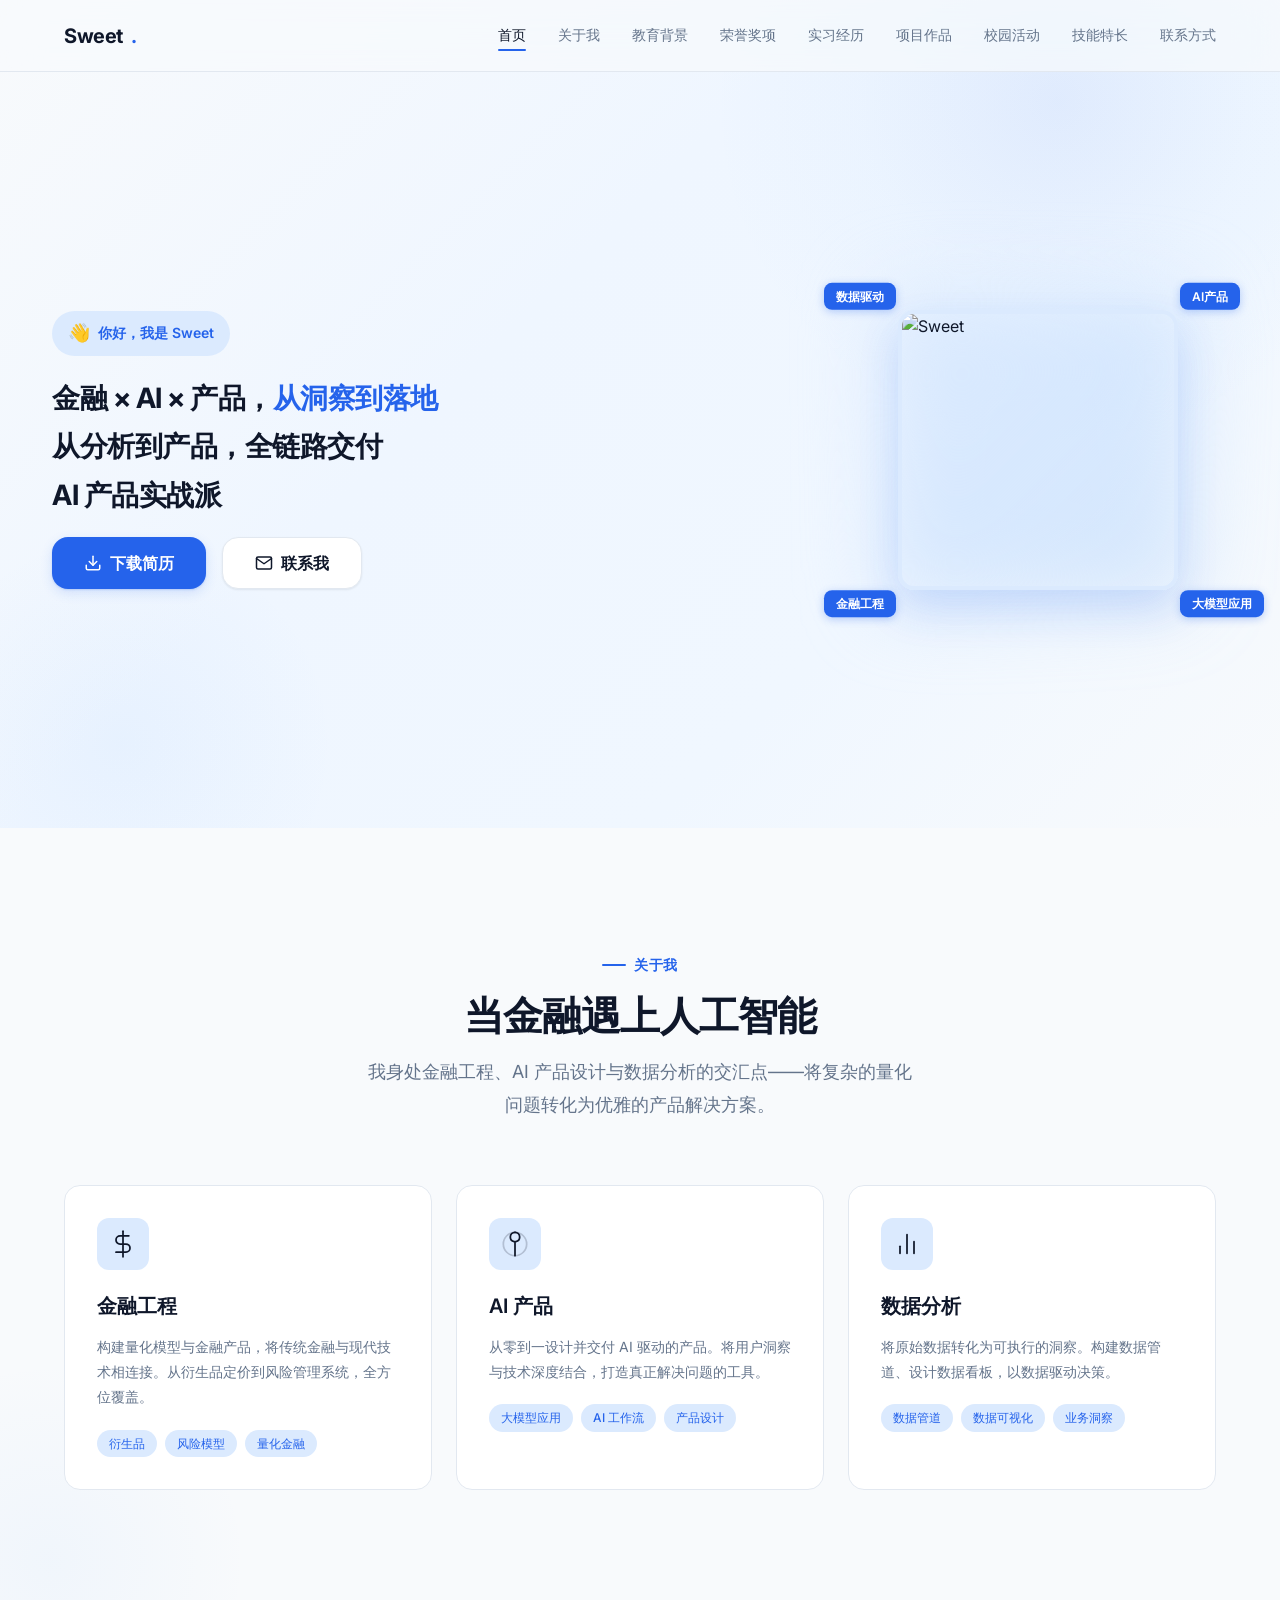
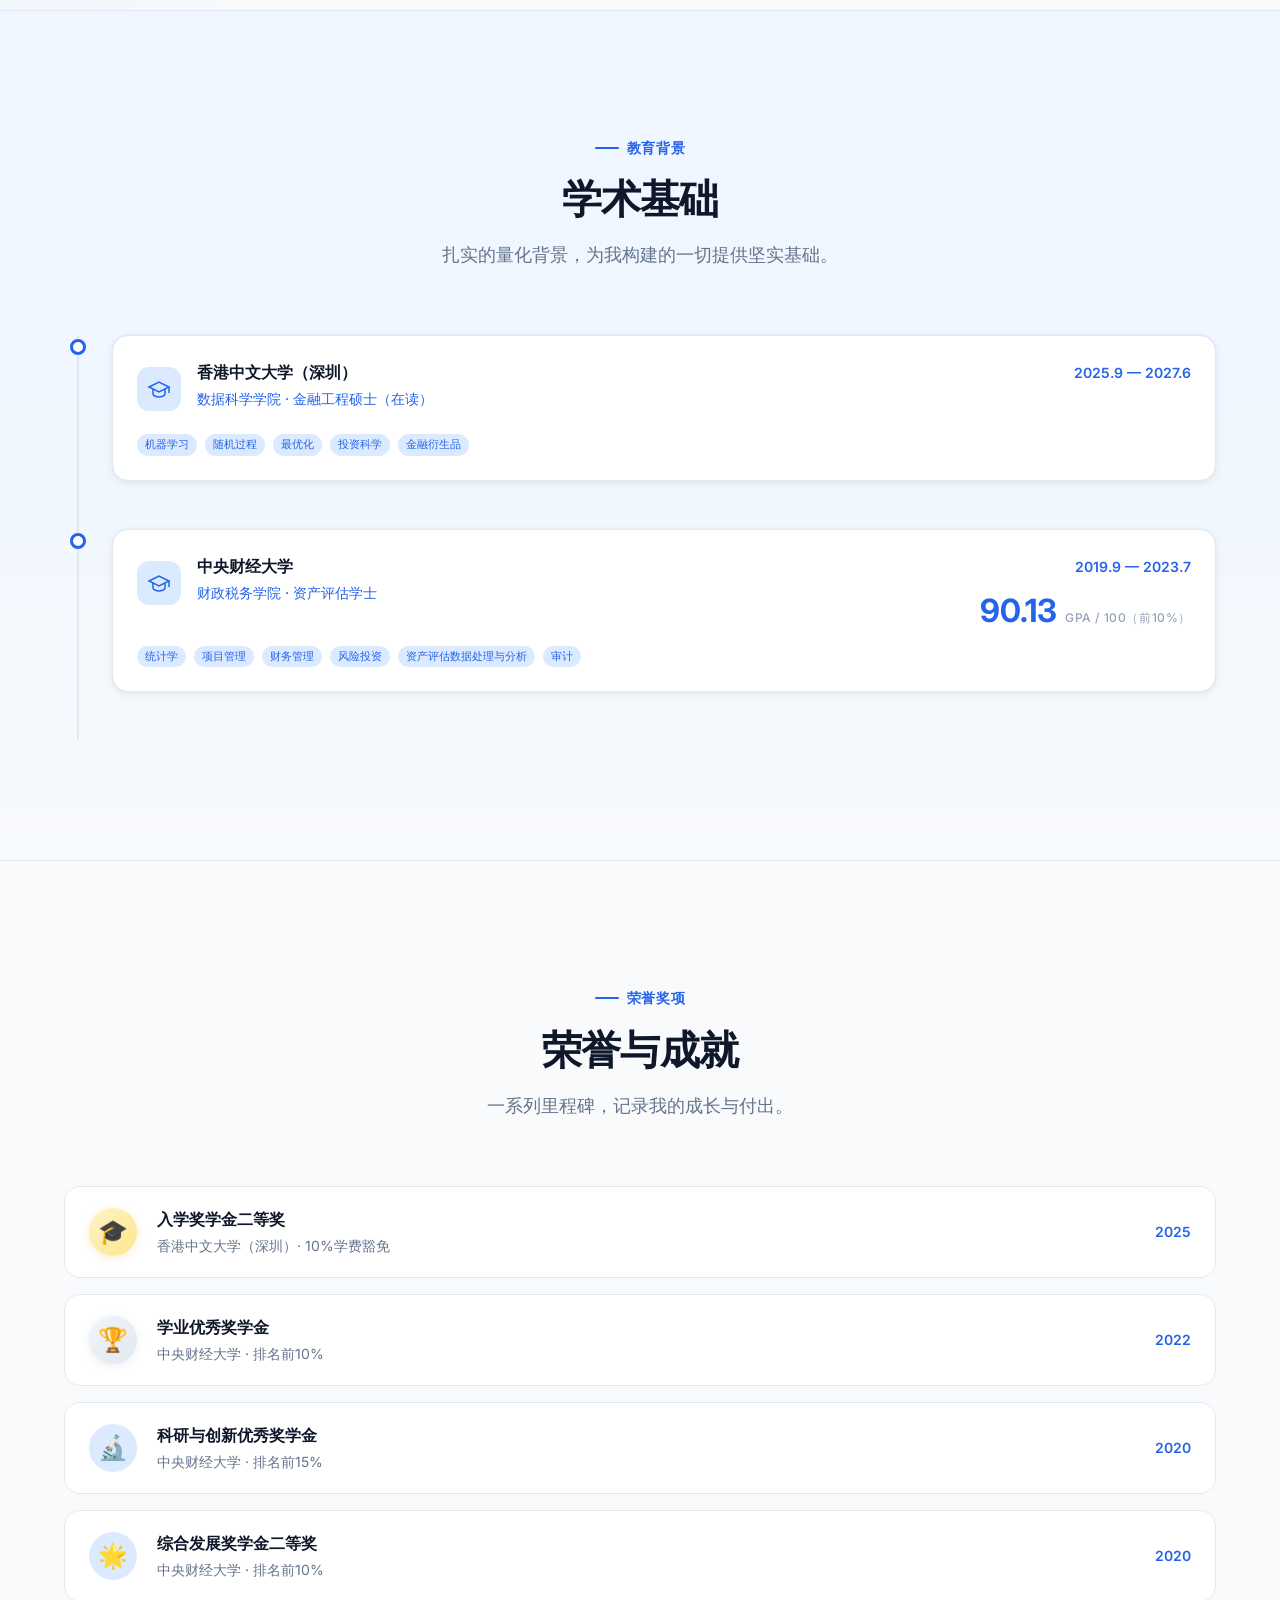
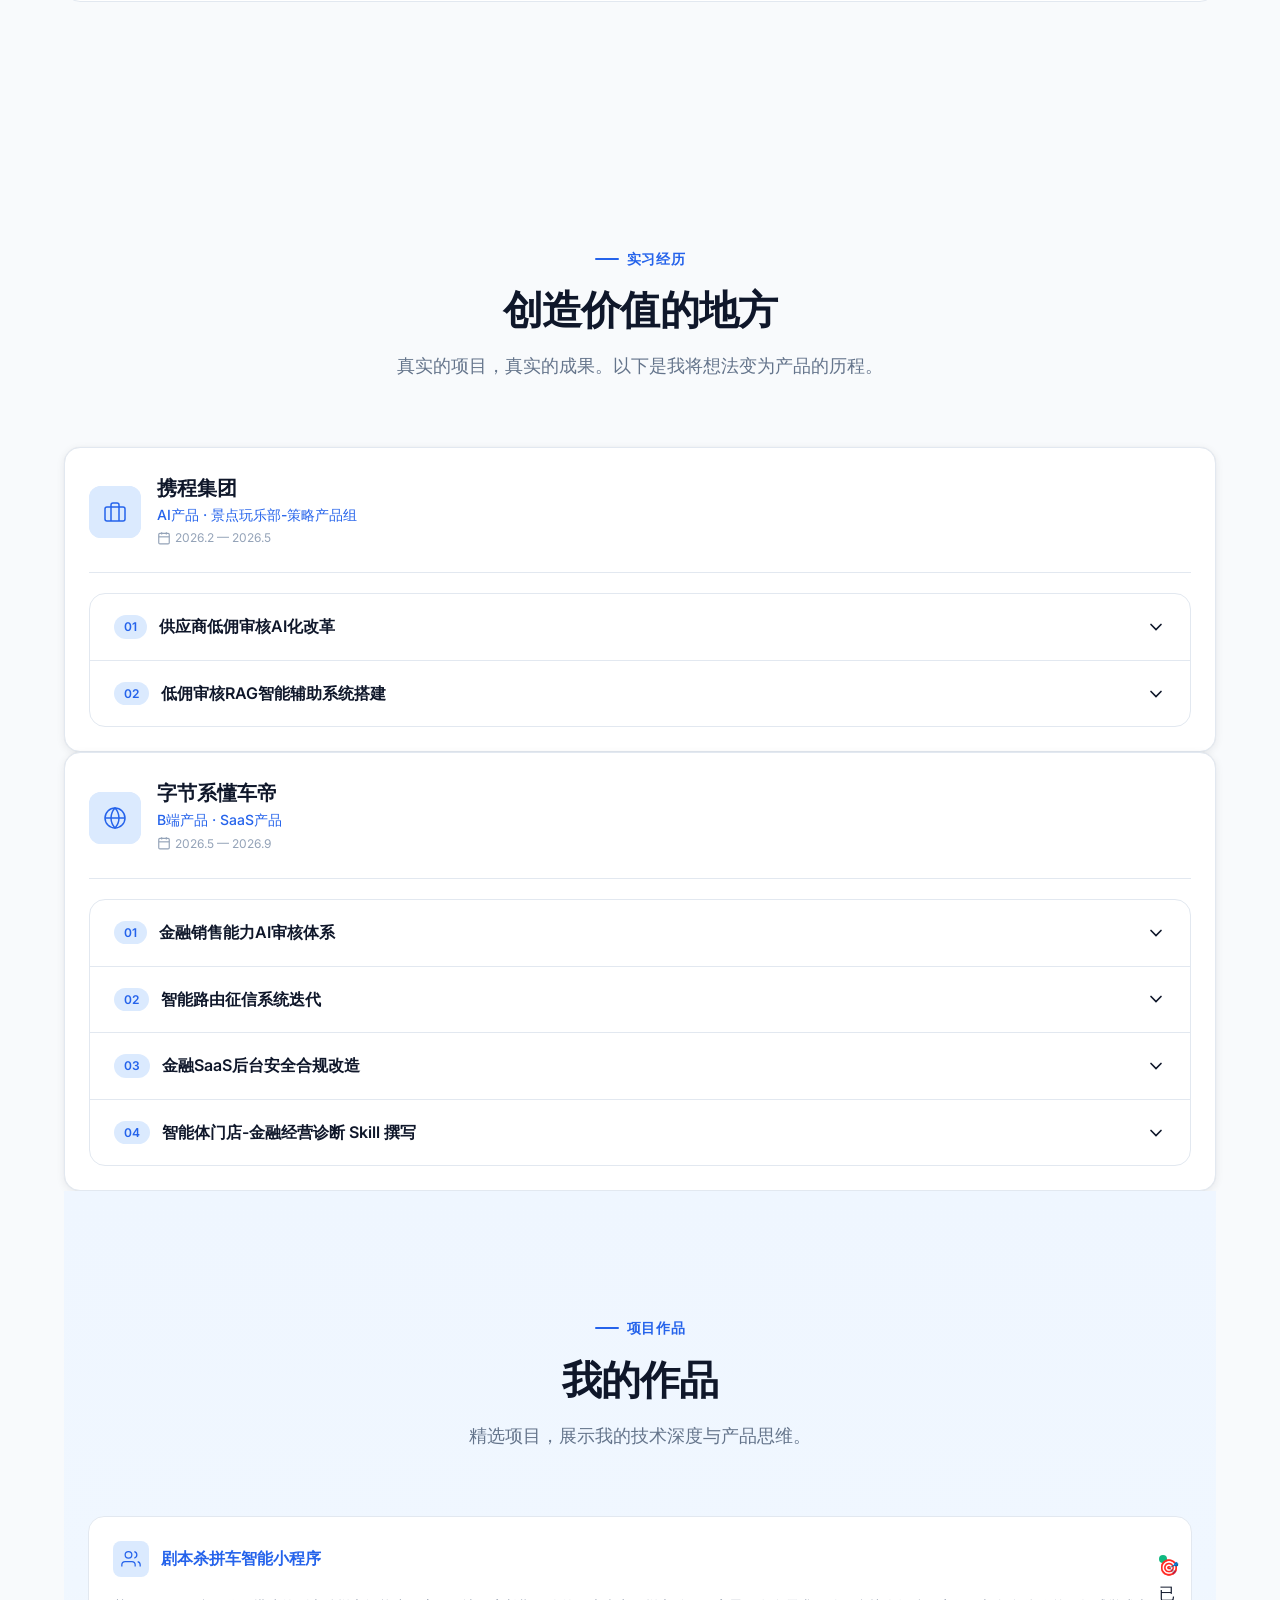
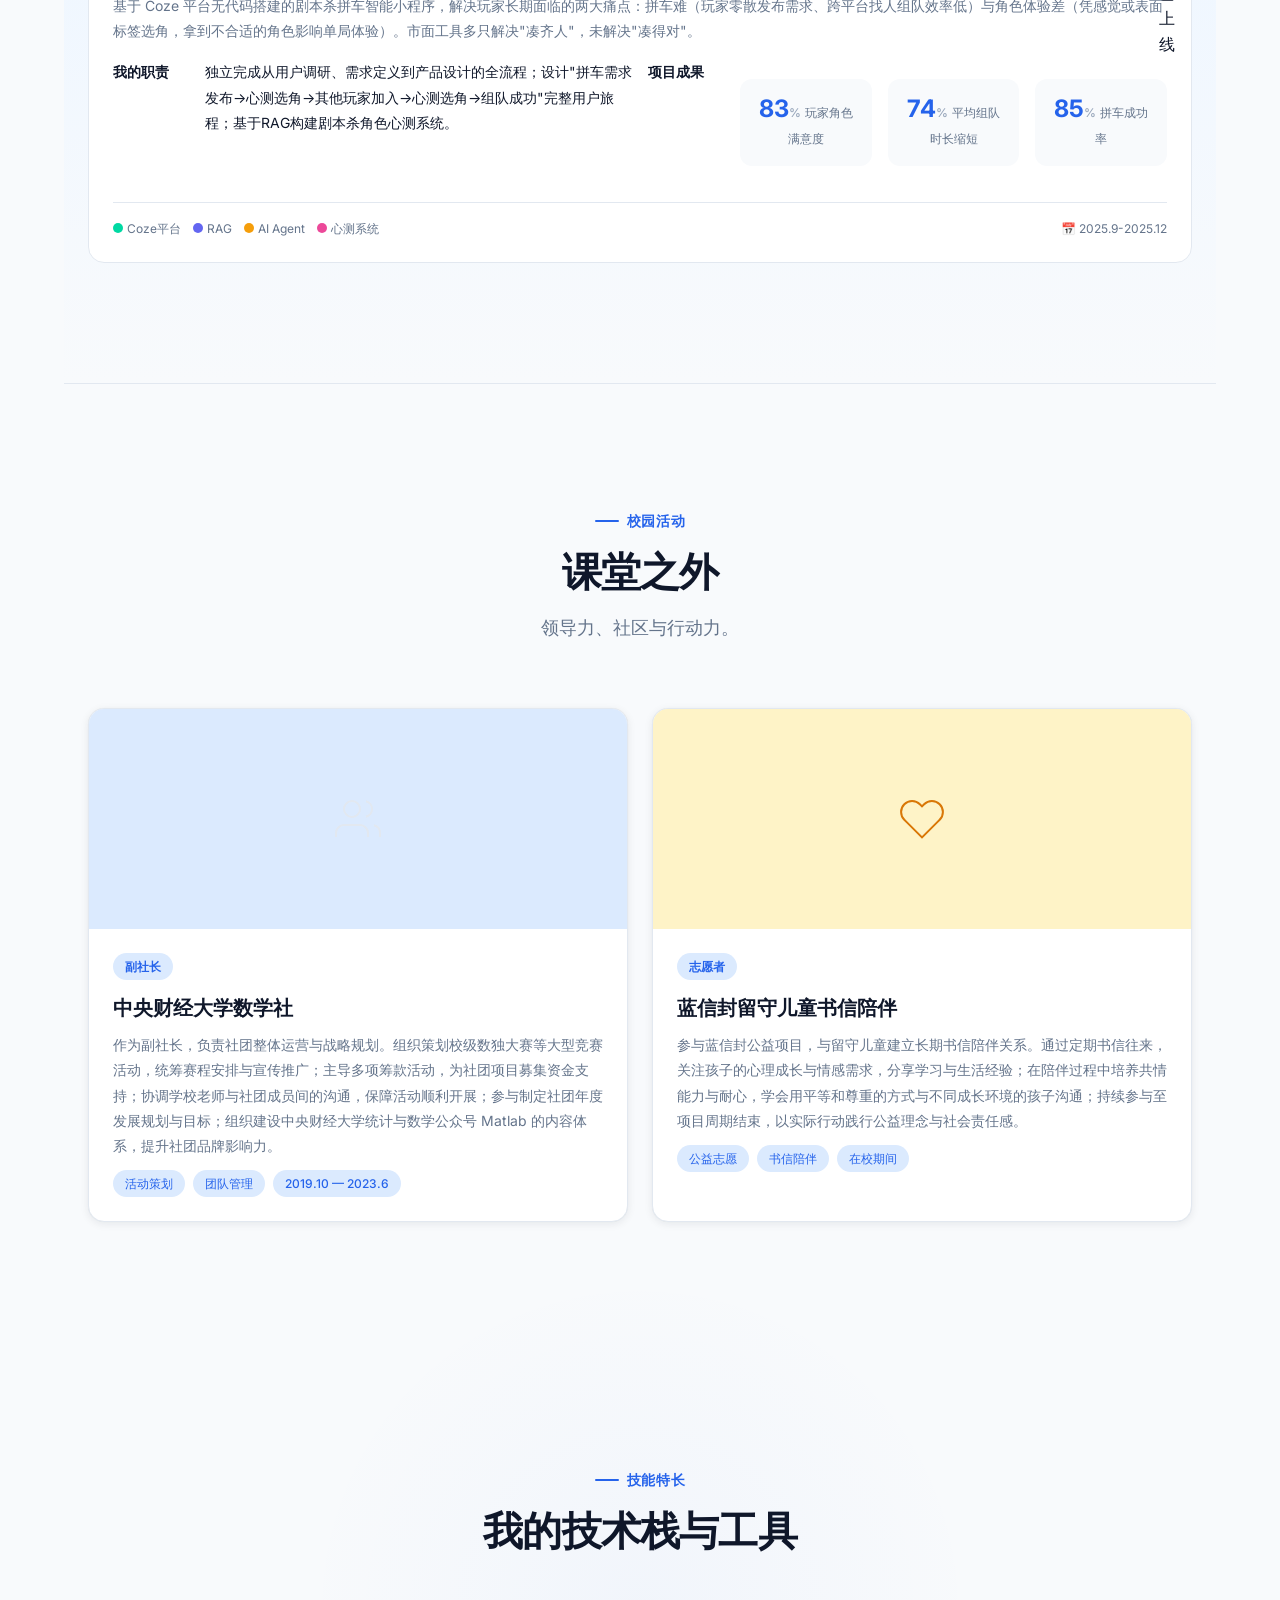
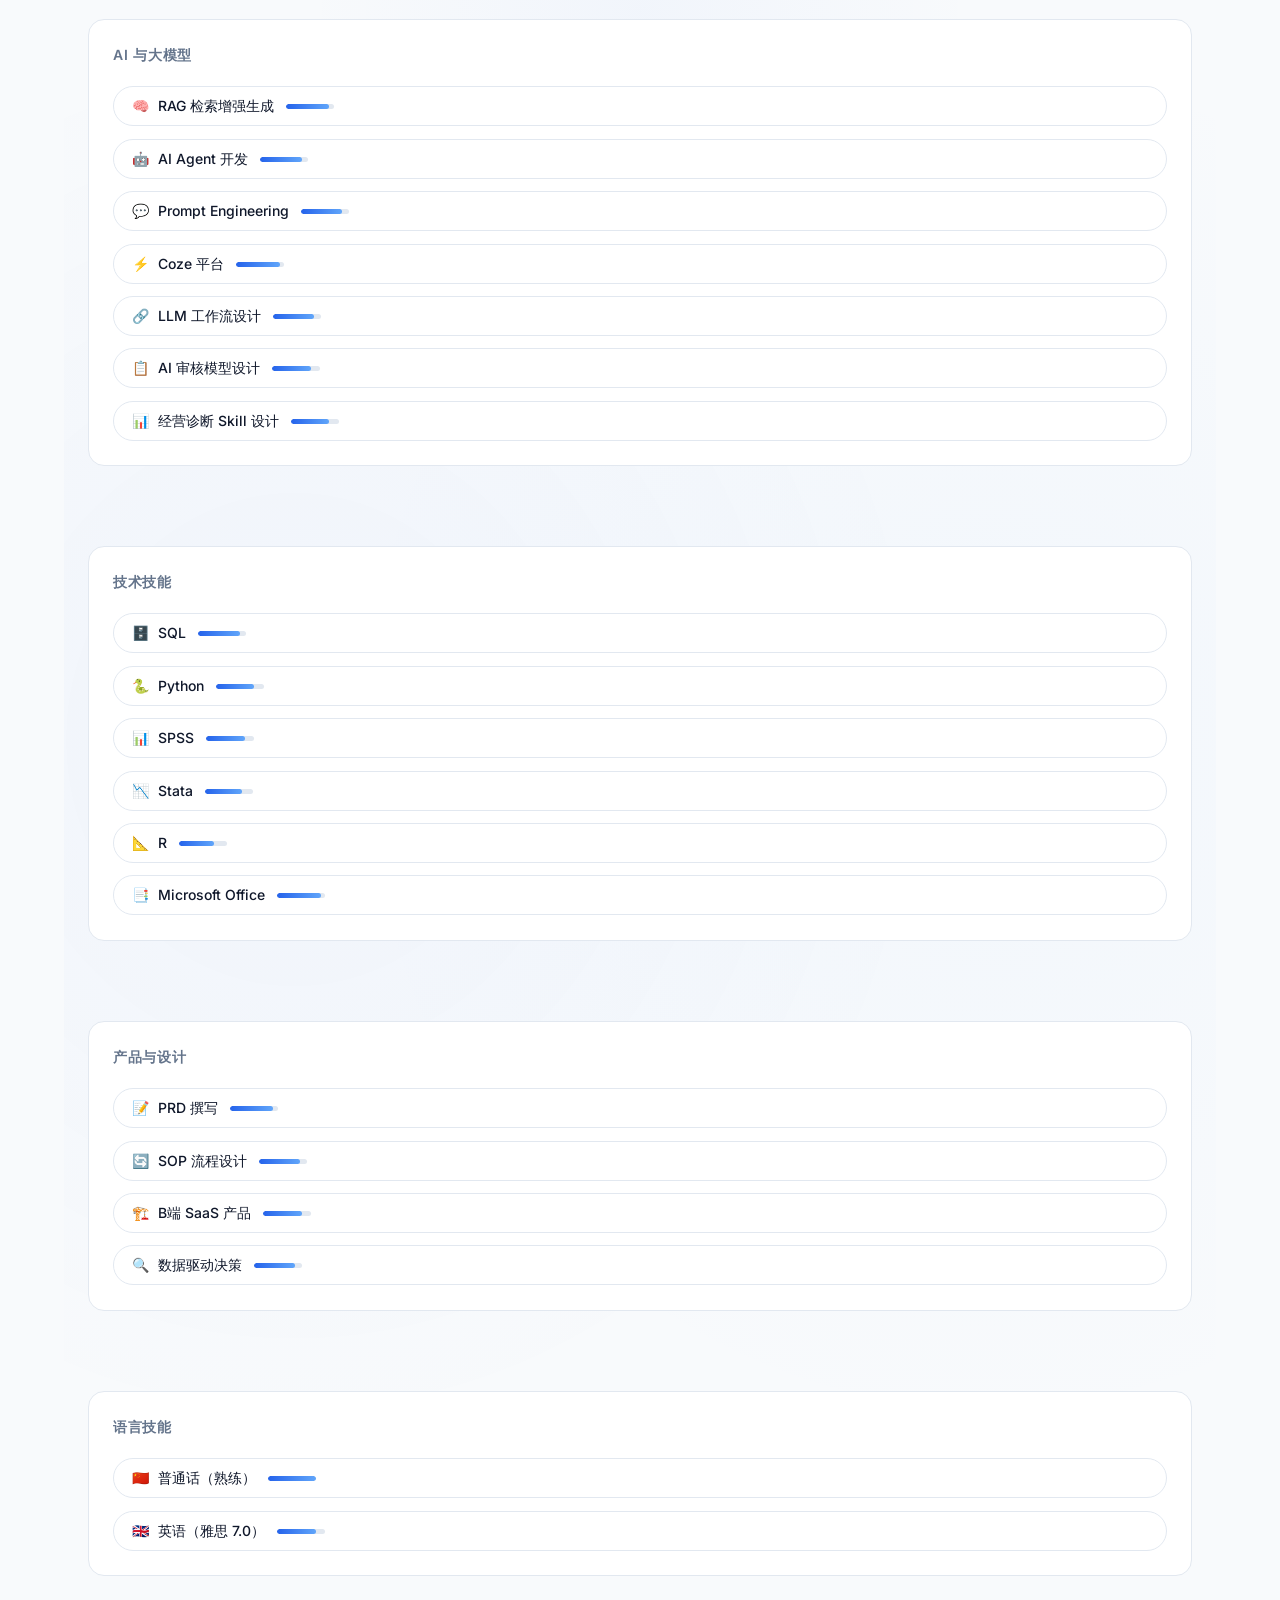
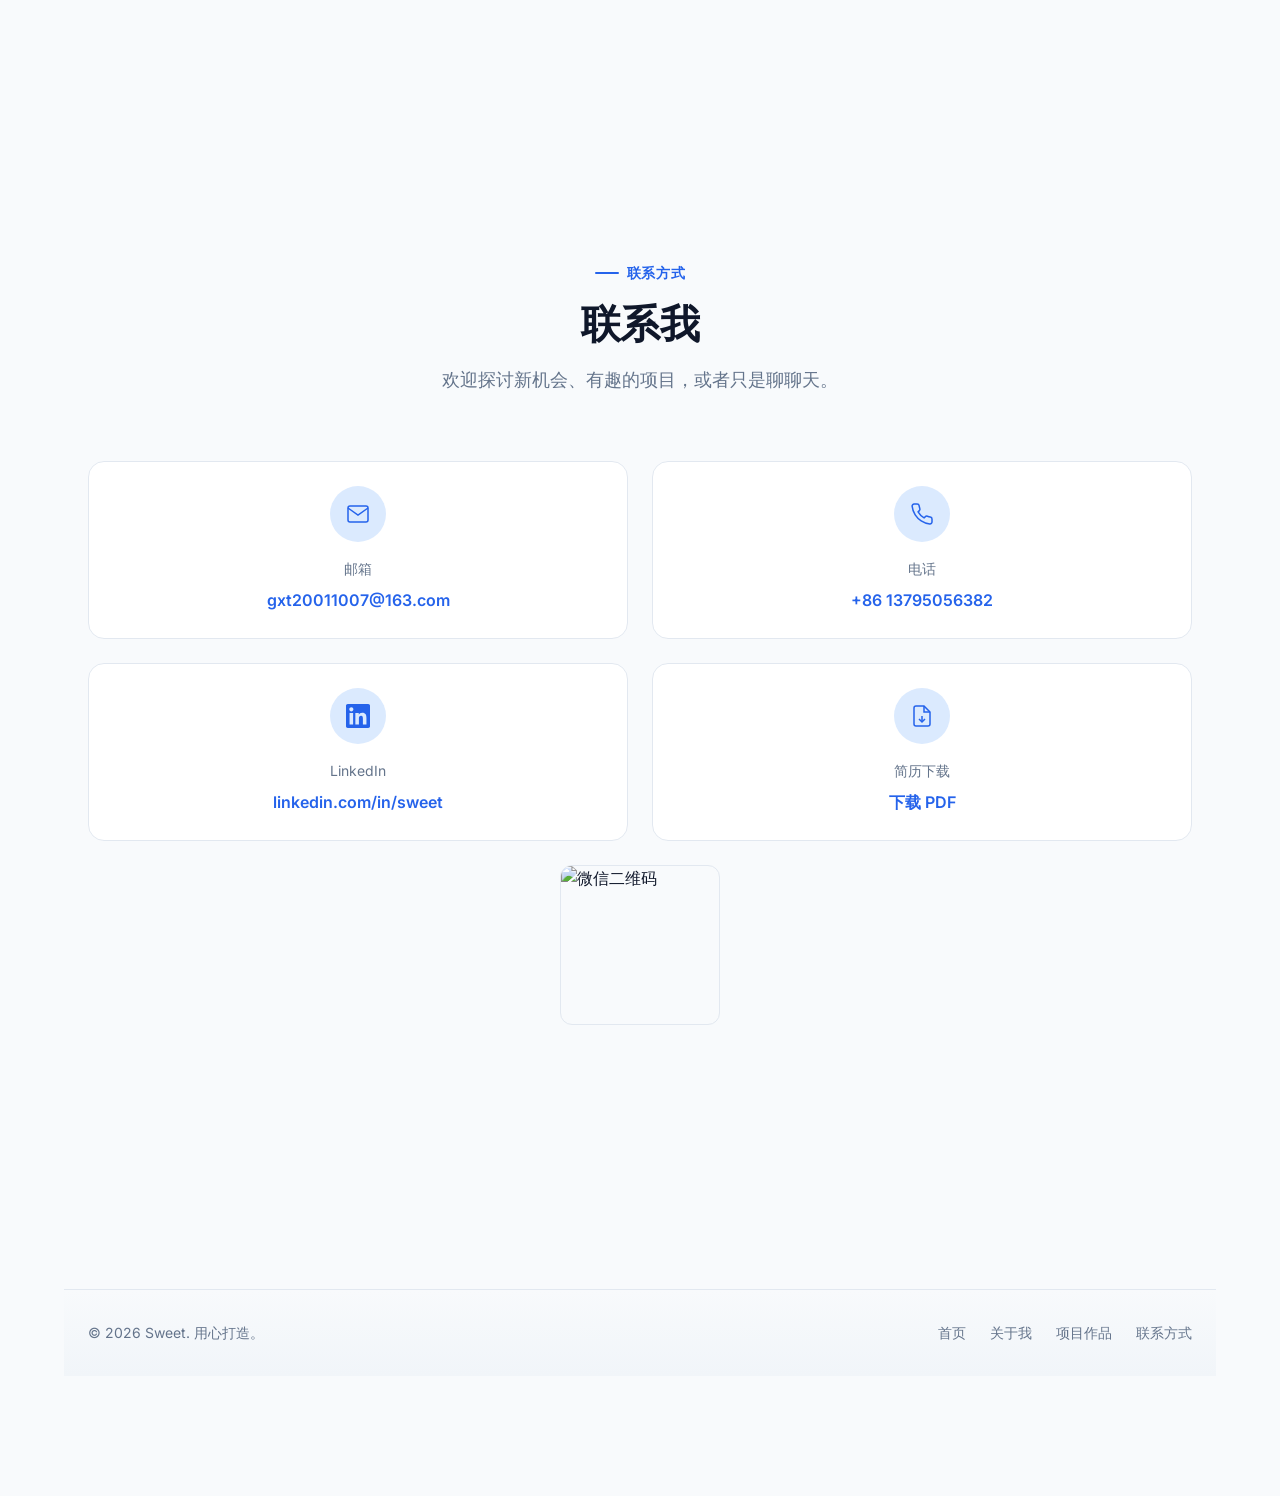
==== commit d4222db9: "Add files via upload" ====
--- a/index.html
+++ b/index.html
@@ -24,17 +24,8 @@
   <link rel="icon" type="image/svg+xml" href="data:image/svg+xml,<svg xmlns='http://www.w3.org/2000/svg' viewBox='0 0 100 100'><text y='.9em' font-size='90'>💡</text></svg>">
   
   <!-- CSS -->
-  
-  
-  
-  
-  
-  
-  
-  
-  
-  
-  <style>
+  <style>body { font-family: 'Inter', 'Noto Sans SC', sans-serif; }</style>
+<style>
 /* ============================================
    Sweet Portfolio — Modern CSS Reset
    ============================================ */
@@ -4194,8 +4185,7 @@
   }
 }
 
-  </style>
-  <style>body { font-family: 'Inter', 'Noto Sans SC', sans-serif; }</style>
+</style>
 </head>
 <body>
 
@@ -4209,9 +4199,10 @@
         <a href="#home" class="navbar__link active">首页</a>
         <a href="#about" class="navbar__link">关于我</a>
         <a href="#education" class="navbar__link">教育背景</a>
-        <a href="#experience" class="navbar__link">工作经历</a>
+        <a href="#awards" class="navbar__link">荣誉奖项</a>
+        <a href="#experience" class="navbar__link">实习经历</a>
         <a href="#projects" class="navbar__link">项目作品</a>
-        <a href="#awards" class="navbar__link">荣誉奖项</a>
+        <a href="#campus" class="navbar__link">校园活动</a>
         <a href="#skills" class="navbar__link">技能特长</a>
         <a href="#contact" class="navbar__link">联系方式</a>
       </div>
@@ -4229,9 +4220,10 @@
       <a href="#home" class="navbar__mobile-link">首页</a>
       <a href="#about" class="navbar__mobile-link">关于我</a>
       <a href="#education" class="navbar__mobile-link">教育背景</a>
-      <a href="#experience" class="navbar__mobile-link">工作经历</a>
+      <a href="#awards" class="navbar__mobile-link">荣誉奖项</a>
+      <a href="#experience" class="navbar__mobile-link">实习经历</a>
       <a href="#projects" class="navbar__mobile-link">项目作品</a>
-      <a href="#awards" class="navbar__mobile-link">荣誉奖项</a>
+      <a href="#campus" class="navbar__mobile-link">校园活动</a>
       <a href="#skills" class="navbar__mobile-link">技能特长</a>
       <a href="#contact" class="navbar__mobile-link">联系方式</a>
     </div>
@@ -4242,17 +4234,13 @@
     <div class="container" style="display:flex;align-items:center;gap:var(--space-16);width:100%;">
       <div class="hero__content reveal">
         <div class="hero__greeting">你好，我是 Sweet</div>
-        <h1 class="hero__title">
-          以金融思维，打造 <span class="hero__title-accent">AI 产品</span>。
-        </h1>
-        <div class="hero__tags">
-          <span class="hero__tag">💰 金融工程</span>
-          <span class="hero__tag">🤖 AI 产品</span>
-          <span class="hero__tag">📊 数据分析</span>
+        <div style="display:flex;flex-direction:column;gap:var(--space-3);margin-bottom:var(--space-6);">
+          <span style="font-size:1.75rem;color:var(--color-text);font-weight:700;letter-spacing:-0.5px;line-height:1.3;">金融 × AI × 产品，<span style="color:var(--color-primary);">从洞察到落地</span></span>
+          <span style="font-size:1.75rem;color:var(--color-text);font-weight:700;letter-spacing:-0.5px;line-height:1.3;">从分析到产品，全链路交付</span>
+          <span style="font-size:1.75rem;color:var(--color-text);font-weight:700;letter-spacing:-0.5px;line-height:1.3;">AI 产品实战派</span>
         </div>
-        <p class="hero__subtitle">我身处金融、人工智能与数据的交汇点——将复杂的量化问题转化为优雅的产品解决方案，创造真实的商业价值。</p>
         <div class="hero__actions">
-          <a href="#" class="btn btn--primary btn--lg" download>
+          <a href="#" class="btn btn--primary btn--lg" download="高筱恬-个人简历.pdf">
             <svg width="18" height="18" viewBox="0 0 24 24" fill="none" stroke="currentColor" stroke-width="2" stroke-linecap="round" stroke-linejoin="round"><path d="M21 15v4a2 2 0 0 1-2 2H5a2 2 0 0 1-2-2v-4"/><polyline points="7 10 12 15 17 10"/><line x1="12" y1="15" x2="12" y2="3"/></svg>
             下载简历
           </a>
@@ -4263,24 +4251,14 @@
         </div>
       </div>
       <div class="hero__visual reveal" data-delay="200">
-        <div class="hero__image-wrapper">
-          <div class="hero__image-bg"></div>
-          <div class="hero-image-placeholder">
-            <svg width="80" height="80" viewBox="0 0 24 24" fill="none" stroke="var(--color-border)" stroke-width="1" stroke-linecap="round" stroke-linejoin="round">
-              <path d="M20 21v-2a4 4 0 0 0-4-4H8a4 4 0 0 0-4 4v2"/>
-              <circle cx="12" cy="7" r="4"/>
-            </svg>
-            <span>你的照片</span>
-          </div>
-          <!-- Replace placeholder with: <img src="assets/images/portrait.jpg" alt="Sweet" class="hero__image"> -->
-          <div class="hero__float-badge hero__float-badge--top">
-            <div class="hero__float-badge-icon">🤖</div>
-            <span>AI 产品</span>
-          </div>
-          <div class="hero__float-badge hero__float-badge--bottom">
-            <div class="hero__float-badge-icon">📊</div>
-            <span>数据驱动</span>
-          </div>
+        <div class="hero__image-wrapper" style="position:relative;width:280px;height:280px;">
+          <div class="hero__image-bg" style="border-radius:16px;"></div>
+          <img src="assets/images/portrait.jpg" alt="Sweet" class="hero__image" style="width:280px;height:280px;object-fit:cover;object-position:50% 25%;border-radius:16px;border:4px solid var(--color-primary-light);box-shadow:0 20px 40px rgba(37,99,235,0.15);">
+          <!-- Corner labels -->
+          <div style="position:absolute;top:0;left:0;transform:translate(calc(-100% - 2px),-100%);background:var(--color-primary);color:#fff;padding:4px 12px;border-radius:var(--radius-md);font-size:var(--font-size-xs);font-weight:var(--font-weight-semibold);box-shadow:0 2px 8px rgba(37,99,235,0.3);z-index:3;">数据驱动</div>
+          <div style="position:absolute;top:0;right:0;transform:translate(calc(100% + 2px),-100%);background:var(--color-primary);color:#fff;padding:4px 12px;border-radius:var(--radius-md);font-size:var(--font-size-xs);font-weight:var(--font-weight-semibold);box-shadow:0 2px 8px rgba(37,99,235,0.3);z-index:3;">AI产品</div>
+          <div style="position:absolute;bottom:0;left:0;transform:translate(calc(-100% - 2px),100%);background:var(--color-primary);color:#fff;padding:4px 12px;border-radius:var(--radius-md);font-size:var(--font-size-xs);font-weight:var(--font-weight-semibold);box-shadow:0 2px 8px rgba(37,99,235,0.3);z-index:3;">金融工程</div>
+          <div style="position:absolute;bottom:0;right:0;transform:translate(calc(100% + 2px),100%);background:var(--color-primary);color:#fff;padding:4px 12px;border-radius:var(--radius-md);font-size:var(--font-size-xs);font-weight:var(--font-weight-semibold);box-shadow:0 2px 8px rgba(37,99,235,0.3);z-index:3;">大模型应用</div>
         </div>
       </div>
     </div>
@@ -4415,11 +4393,57 @@
     </div>
   </section>
 
+  <!-- ==================== AWARDS ==================== -->
+  <section class="section awards" id="awards">
+    <div class="container">
+      <div class="section__header section__header--center reveal">
+        <span class="section__label">荣誉奖项</span>
+        <h2 class="section__title">荣誉与成就</h2>
+        <p class="section__subtitle">一系列里程碑，记录我的成长与付出。</p>
+      </div>
+      <div class="awards-grid">
+        <div class="award-card reveal" data-delay="0" data-modal-trigger="award-1">
+          <div class="award-card__medal award-card__medal--gold">🎓</div>
+          <div class="award-card__info">
+            <h3 class="award-card__title">入学奖学金二等奖</h3>
+            <p class="award-card__org">香港中文大学（深圳）· 10%学费豁免</p>
+          </div>
+          <span class="award-card__year">2025</span>
+        </div>
+        <div class="award-card reveal" data-delay="100" data-modal-trigger="award-2">
+          <div class="award-card__medal award-card__medal--silver">🏆</div>
+          <div class="award-card__info">
+            <h3 class="award-card__title">学业优秀奖学金</h3>
+            <p class="award-card__org">中央财经大学 · 排名前10%</p>
+          </div>
+          <span class="award-card__year">2022</span>
+        </div>
+        <div class="award-card reveal" data-delay="200" data-modal-trigger="award-3">
+          <div class="award-card__medal award-card__medal--other">🔬</div>
+          <div class="award-card__info">
+            <h3 class="award-card__title">科研与创新优秀奖学金</h3>
+            <p class="award-card__org">中央财经大学 · 排名前15%</p>
+          </div>
+          <span class="award-card__year">2020</span>
+        </div>
+        <div class="award-card reveal" data-delay="300" data-modal-trigger="award-4">
+          <div class="award-card__medal award-card__medal--other">🌟</div>
+          <div class="award-card__info">
+            <h3 class="award-card__title">综合发展奖学金二等奖</h3>
+            <p class="award-card__org">中央财经大学 · 排名前10%</p>
+          </div>
+          <span class="award-card__year">2020</span>
+        </div>
+      </div>
+    </div>
+  </section>
+
+
   <!-- ==================== EXPERIENCE ==================== -->
   <section class="section experience" id="experience">
     <div class="container">
       <div class="section__header section__header--center reveal">
-        <span class="section__label">工作经历</span>
+        <span class="section__label">实习经历</span>
         <h2 class="section__title">创造价值的地方</h2>
         <p class="section__subtitle">真实的项目，真实的成果。以下是我将想法变为产品的历程。</p>
       </div>
@@ -4435,9 +4459,7 @@
           <div>
             <h3 style="font-size:var(--font-size-lg);font-weight:var(--font-weight-semibold);color:var(--color-text);">携程集团</h3>
             <p style="font-size:var(--font-size-sm);color:var(--color-primary);font-weight:var(--font-weight-medium);">AI产品 · 景点玩乐部-策略产品组</p>
-            <p style="font-size:var(--font-size-xs);color:var(--color-text-tertiary);margin-top:2px;">
-              <svg width="14" height="14" viewBox="0 0 24 24" fill="none" stroke="currentColor" stroke-width="2" style="vertical-align:-2px;"><rect x="3" y="4" width="18" height="18" rx="2" ry="2"/><line x1="16" y1="2" x2="16" y2="6"/><line x1="8" y1="2" x2="8" y2="6"/><line x1="3" y1="10" x2="21" y2="10"/></svg>
-              2026.2 — 2026.5
+            <p style="font-size:var(--font-size-xs);color:var(--color-text-tertiary);margin-top:2px;white-space:nowrap;display:inline-flex;align-items:center;gap:4px;"><svg width="14" height="14" viewBox="0 0 24 24" fill="none" stroke="currentColor" stroke-width="2" style="vertical-align:-2px;"><rect x="3" y="4" width="18" height="18" rx="2" ry="2"/><line x1="16" y1="2" x2="16" y2="6"/><line x1="8" y1="2" x2="8" y2="6"/><line x1="3" y1="10" x2="21" y2="10"/></svg>2026.2 — 2026.5
             </p>
           </div>
         </div>
@@ -4557,9 +4579,7 @@
           <div>
             <h3 style="font-size:var(--font-size-lg);font-weight:var(--font-weight-semibold);color:var(--color-text);">字节系懂车帝</h3>
             <p style="font-size:var(--font-size-sm);color:var(--color-primary);font-weight:var(--font-weight-medium);">B端产品 · SaaS产品</p>
-            <p style="font-size:var(--font-size-xs);color:var(--color-text-tertiary);margin-top:2px;">
-              <svg width="14" height="14" viewBox="0 0 24 24" fill="none" stroke="currentColor" stroke-width="2" style="vertical-align:-2px;"><rect x="3" y="4" width="18" height="18" rx="2" ry="2"/><line x1="16" y1="2" x2="16" y2="6"/><line x1="8" y1="2" x2="8" y2="6"/><line x1="3" y1="10" x2="21" y2="10"/></svg>
-              2026.5 — 至今
+            <p style="font-size:var(--font-size-xs);color:var(--color-text-tertiary);margin-top:2px;white-space:nowrap;display:inline-flex;align-items:center;gap:4px;"><svg width="14" height="14" viewBox="0 0 24 24" fill="none" stroke="currentColor" stroke-width="2" style="vertical-align:-2px;"><rect x="3" y="4" width="18" height="18" rx="2" ry="2"/><line x1="16" y1="2" x2="16" y2="6"/><line x1="8" y1="2" x2="8" y2="6"/><line x1="3" y1="10" x2="21" y2="10"/></svg>2026.5 — 2026.9
             </p>
           </div>
         </div>
@@ -4664,6 +4684,45 @@
               </div>
             </div>
           </div>
+          <div class="accordion__item">
+            <button class="accordion__trigger" aria-expanded="false">
+              <div style="display:flex;align-items:center;gap:var(--space-3);">
+                <span style="font-size:var(--font-size-xs);font-weight:var(--font-weight-semibold);color:var(--color-primary);background:var(--color-primary-light);padding:2px 10px;border-radius:var(--radius-full);">04</span>
+                <span>智能体门店-金融经营诊断 Skill 撰写</span>
+              </div>
+              <svg class="accordion__icon" width="20" height="20" viewBox="0 0 24 24" fill="none" stroke="currentColor" stroke-width="2" stroke-linecap="round"><polyline points="6 9 12 15 18 9"/></svg>
+            </button>
+            <div class="accordion__content">
+              <div class="accordion__content-inner">
+                <div class="project-detail">
+                  <div class="project-detail-row">
+                    <span class="detail-label">项目背景</span>
+                    <p>门店金融经营指标已由数仓提供，但金融负责人仍需人工完成数据汇总、目标对比、问题下钻和行动制定。本期建设金融经营分析相关 Skill，支持金融负责人按周查看经营结果，从门店下钻至小组和销售人员，定位未完成指标及主要影响环节，并形成下一步经营动作。</p>
+                  </div>
+                  <div class="project-detail-row">
+                    <span class="detail-label">我的职责</span>
+                    <ul style="list-style:disc;padding-left:var(--space-5);color:var(--color-text-secondary);font-size:var(--font-size-sm);line-height:1.8;">
+                      <li>独立完成金融经营分析 Skill 的需求定义与完整 PRD 撰写</li>
+                      <li>设计核心分析逻辑：周度/月度经营盘点、异常下钻（门店→小组→人员）、金融渗透诊断、经营动作制定、任务复盘</li>
+                      <li>定义覆盖 9 项核心指标（金融订单量、渗透率、预审报单量、报单率、复审完成率等）及分析维度（门店、小组、人员）</li>
+                      <li>设计完整 SOP 流程：目标获取→指标分析→问题识别→下钻定位→渗透诊断→动作输出→提醒生成</li>
+                      <li>规划关联任务体系：月度目标录入、周度经营分析、销售开口提醒、销售报单提醒等 4 类任务</li>
+                    </ul>
+                  </div>
+                  <div class="project-detail-row">
+                    <span class="detail-label">技术栈</span>
+                    <div class="tech-tags">
+                      <span class="tech-tag">Coze Skill</span>
+                      <span class="tech-tag">AI Agent</span>
+                      <span class="tech-tag">数仓对接</span>
+                      <span class="tech-tag">经营诊断模型</span>
+                      <span class="tech-tag">SOP 设计</span>
+                    </div>
+                  </div>
+                </div>
+              </div>
+            </div>
+          </div>
         </div>
       </div>
 
@@ -4724,75 +4783,6 @@
     </div>
   </section>
 
-  <!-- ==================== AWARDS ==================== -->
-  <section class="section awards" id="awards">
-    <div class="container">
-      <div class="section__header section__header--center reveal">
-        <span class="section__label">荣誉奖项</span>
-        <h2 class="section__title">荣誉与成就</h2>
-        <p class="section__subtitle">一系列里程碑，记录我的成长与付出。</p>
-      </div>
-      <div class="awards-grid">
-        <div class="award-card reveal" data-delay="0" data-modal-trigger="award-1">
-          <div class="award-card__medal award-card__medal--gold">🎓</div>
-          <div class="award-card__info">
-            <h3 class="award-card__title">入学奖学金二等奖</h3>
-            <p class="award-card__org">香港中文大学（深圳）· 10%学费豁免</p>
-          </div>
-          <span class="award-card__year">2025</span>
-        </div>
-        <div class="award-card reveal" data-delay="100" data-modal-trigger="award-2">
-          <div class="award-card__medal award-card__medal--silver">🏆</div>
-          <div class="award-card__info">
-            <h3 class="award-card__title">学业优秀奖学金</h3>
-            <p class="award-card__org">中央财经大学 · 排名前10%</p>
-          </div>
-          <span class="award-card__year">2022</span>
-        </div>
-        <div class="award-card reveal" data-delay="200" data-modal-trigger="award-3">
-          <div class="award-card__medal award-card__medal--other">🔬</div>
-          <div class="award-card__info">
-            <h3 class="award-card__title">科研与创新优秀奖学金</h3>
-            <p class="award-card__org">中央财经大学 · 排名前15%</p>
-          </div>
-          <span class="award-card__year">2020</span>
-        </div>
-        <div class="award-card reveal" data-delay="300" data-modal-trigger="award-4">
-          <div class="award-card__medal award-card__medal--other">🌟</div>
-          <div class="award-card__info">
-            <h3 class="award-card__title">综合发展奖学金二等奖</h3>
-            <p class="award-card__org">中央财经大学 · 排名前10%</p>
-          </div>
-          <span class="award-card__year">2020</span>
-        </div>
-      </div>
-    </div>
-  </section>
-
-  <!-- ==================== COMPETITIONS ==================== -->
-  <section class="section section--alt competitions" id="competitions">
-    <div class="container">
-      <div class="section__header section__header--center reveal">
-        <span class="section__label">竞赛经历</span>
-        <h2 class="section__title">竞赛历程</h2>
-      </div>
-      <div class="timeline timeline--competition">
-        <div class="timeline__item reveal">
-          <div class="timeline__dot"></div>
-          <div class="competition-card" data-expandable>
-            <div class="competition-header">
-              <span class="competition-year">2021</span>
-              <h4>北京大学光华管理学院案例大赛 · 团队负责人</h4>
-            </div>
-            <div class="competition-details">
-              <p>负责团队成员的任务分配，与指导老师进行沟通协调，带领团队撰写案例分析文章，并管理相关数据处理工作。运用PESTEL分析、波特五力模型、BCG矩阵和平衡计分卡，对企业内部和宏观经济状况进行综合分析。使用SPSS等财务软件进行比率分析（如EBITDA、ROE、ROA），以评估企业的盈利能力、偿债能力和运营效率。</p>
-            </div>
-          </div>
-        </div>
-      </div>
-    </div>
-  </section>
-
   <!-- ==================== CAMPUS ACTIVITIES ==================== -->
   <section class="section campus" id="campus">
     <div class="container">
@@ -4802,7 +4792,7 @@
         <p class="section__subtitle">领导力、社区与行动力。</p>
       </div>
       <div class="campus-grid">
-        <div class="campus-card reveal" data-delay="0" style="grid-column: 1 / -1;">
+        <div class="campus-card reveal" data-delay="0">
           <div class="campus-card__image">
             <div style="width:100%;height:100%;background:var(--color-primary-light);display:flex;align-items:center;justify-content:center;">
               <svg width="48" height="48" viewBox="0 0 24 24" fill="none" stroke="var(--color-border)" stroke-width="1"><path d="M17 21v-2a4 4 0 0 0-4-4H5a4 4 0 0 0-4 4v2"/><circle cx="9" cy="7" r="4"/><path d="M23 21v-2a4 4 0 0 0-3-3.87"/><path d="M16 3.13a4 4 0 0 1 0 7.75"/></svg>
@@ -4811,9 +4801,28 @@
           <div class="campus-card__body">
             <span class="campus-card__role">副社长</span>
             <h3 class="campus-card__title">中央财经大学数学社</h3>
-            <p class="campus-card__desc">负责与成员合作组织和策划各类竞赛活动（如校级数独大赛）；策划并执行多项筹款活动，为数学社的项目和活动募集资金；与学校老师及其他社团成员保持良好沟通，确保数学社活动顺利开展；评估数学社的需求与目标，参与制定与实施社团发展规划；组织成员建设中央财经大学统计与数学公众号Matlab的内容。</p>
-            <div style="margin-top:var(--space-3);">
+            <p class="campus-card__desc">作为副社长，负责社团整体运营与战略规划。组织策划校级数独大赛等大型竞赛活动，统筹赛程安排与宣传推广；主导多项筹款活动，为社团项目募集资金支持；协调学校老师与社团成员间的沟通，保障活动顺利开展；参与制定社团年度发展规划与目标；组织建设中央财经大学统计与数学公众号 Matlab 的内容体系，提升社团品牌影响力。</p>
+            <div style="margin-top:var(--space-3);display:flex;gap:var(--space-2);flex-wrap:wrap;">
+              <span class="tag">活动策划</span>
+              <span class="tag">团队管理</span>
               <span class="tag">2019.10 — 2023.6</span>
+            </div>
+          </div>
+        </div>
+        <div class="campus-card reveal" data-delay="100">
+          <div class="campus-card__image">
+            <div style="width:100%;height:100%;background:#FEF3C7;display:flex;align-items:center;justify-content:center;">
+              <svg width="48" height="48" viewBox="0 0 24 24" fill="none" stroke="#D97706" stroke-width="1"><path d="M20.84 4.61a5.5 5.5 0 0 0-7.78 0L12 5.67l-1.06-1.06a5.5 5.5 0 0 0-7.78 7.78l1.06 1.06L12 21.23l7.78-7.78 1.06-1.06a5.5 5.5 0 0 0 0-7.78z"/></svg>
+            </div>
+          </div>
+          <div class="campus-card__body">
+            <span class="campus-card__role">志愿者</span>
+            <h3 class="campus-card__title">蓝信封留守儿童书信陪伴</h3>
+            <p class="campus-card__desc">参与蓝信封公益项目，与留守儿童建立长期书信陪伴关系。通过定期书信往来，关注孩子的心理成长与情感需求，分享学习与生活经验；在陪伴过程中培养共情能力与耐心，学会用平等和尊重的方式与不同成长环境的孩子沟通；持续参与至项目周期结束，以实际行动践行公益理念与社会责任感。</p>
+            <div style="margin-top:var(--space-3);display:flex;gap:var(--space-2);flex-wrap:wrap;">
+              <span class="tag">公益志愿</span>
+              <span class="tag">书信陪伴</span>
+              <span class="tag">在校期间</span>
             </div>
           </div>
         </div>
@@ -4829,14 +4838,60 @@
         <h2 class="section__title">我的技术栈与工具</h2>
       </div>
       <div class="skills-categories">
+        <!-- AI 与大模型 (最突出) -->
+        <div class="skill-category reveal">
+          <h3 class="skill-category__title">AI 与大模型</h3>
+          <div class="skills-badges">
+            <div class="skill-badge">
+              <span class="skill-badge__icon">🧠</span>
+              <span>RAG 检索增强生成</span>
+              <span class="skill-badge-level"><span class="skill-level-bar" style="--level: 90%"></span></span>
+            </div>
+            <div class="skill-badge">
+              <span class="skill-badge__icon">🤖</span>
+              <span>AI Agent 开发</span>
+              <span class="skill-badge-level"><span class="skill-level-bar" style="--level: 88%"></span></span>
+            </div>
+            <div class="skill-badge">
+              <span class="skill-badge__icon">💬</span>
+              <span>Prompt Engineering</span>
+              <span class="skill-badge-level"><span class="skill-level-bar" style="--level: 85%"></span></span>
+            </div>
+            <div class="skill-badge">
+              <span class="skill-badge__icon">⚡</span>
+              <span>Coze 平台</span>
+              <span class="skill-badge-level"><span class="skill-level-bar" style="--level: 92%"></span></span>
+            </div>
+            <div class="skill-badge">
+              <span class="skill-badge__icon">🔗</span>
+              <span>LLM 工作流设计</span>
+              <span class="skill-badge-level"><span class="skill-level-bar" style="--level: 85%"></span></span>
+            </div>
+            <div class="skill-badge">
+              <span class="skill-badge__icon">📋</span>
+              <span>AI 审核模型设计</span>
+              <span class="skill-badge-level"><span class="skill-level-bar" style="--level: 82%"></span></span>
+            </div>
+            <div class="skill-badge">
+              <span class="skill-badge__icon">📊</span>
+              <span>经营诊断 Skill 设计</span>
+              <span class="skill-badge-level"><span class="skill-level-bar" style="--level: 80%"></span></span>
+            </div>
+          </div>
+        </div>
         <!-- 技术技能 -->
-        <div class="skill-category reveal">
+        <div class="skill-category reveal" data-delay="100">
           <h3 class="skill-category__title">技术技能</h3>
           <div class="skills-badges">
             <div class="skill-badge">
               <span class="skill-badge__icon">🗄️</span>
               <span>SQL</span>
               <span class="skill-badge-level"><span class="skill-level-bar" style="--level: 88%"></span></span>
+            </div>
+            <div class="skill-badge">
+              <span class="skill-badge__icon">🐍</span>
+              <span>Python</span>
+              <span class="skill-badge-level"><span class="skill-level-bar" style="--level: 80%"></span></span>
             </div>
             <div class="skill-badge">
               <span class="skill-badge__icon">📊</span>
@@ -4848,51 +4903,46 @@
               <span>Stata</span>
               <span class="skill-badge-level"><span class="skill-level-bar" style="--level: 78%"></span></span>
             </div>
-            <a href="https://www.python.org/" target="_blank" rel="noopener" class="skill-badge">
-              <span class="skill-badge__icon">🐍</span>
-              <span>Python</span>
-              <span class="skill-badge-level"><span class="skill-level-bar" style="--level: 80%"></span></span>
-            </a>
+            <div class="skill-badge">
+              <span class="skill-badge__icon">📐</span>
+              <span>R</span>
+              <span class="skill-badge-level"><span class="skill-level-bar" style="--level: 72%"></span></span>
+            </div>
             <div class="skill-badge">
               <span class="skill-badge__icon">📑</span>
               <span>Microsoft Office</span>
               <span class="skill-badge-level"><span class="skill-level-bar" style="--level: 92%"></span></span>
             </div>
-            <a href="https://www.r-project.org/" target="_blank" rel="noopener" class="skill-badge">
-              <span class="skill-badge__icon">📐</span>
-              <span>R</span>
-              <span class="skill-badge-level"><span class="skill-level-bar" style="--level: 72%"></span></span>
-            </div>
           </div>
         </div>
-        <!-- 金融专业工具 -->
-        <div class="skill-category reveal" data-delay="100">
-          <h3 class="skill-category__title">金融专业工具</h3>
+        <!-- 产品与设计 -->
+        <div class="skill-category reveal" data-delay="200">
+          <h3 class="skill-category__title">产品与设计</h3>
           <div class="skills-badges">
             <div class="skill-badge">
-              <span class="skill-badge__icon">🏢</span>
-              <span>CoStar COMPS</span>
-              <span class="skill-badge-level"><span class="skill-level-bar" style="--level: 75%"></span></span>
-            </div>
-            <div class="skill-badge">
-              <span class="skill-badge__icon">💰</span>
-              <span>Argus Enterprise</span>
-              <span class="skill-badge-level"><span class="skill-level-bar" style="--level: 70%"></span></span>
-            </div>
-            <div class="skill-badge">
-              <span class="skill-badge__icon">🤖</span>
-              <span>Coze 平台</span>
+              <span class="skill-badge__icon">📝</span>
+              <span>PRD 撰写</span>
               <span class="skill-badge-level"><span class="skill-level-bar" style="--level: 90%"></span></span>
             </div>
             <div class="skill-badge">
-              <span class="skill-badge__icon">🧠</span>
-              <span>RAG / LLM 应用</span>
+              <span class="skill-badge__icon">🔄</span>
+              <span>SOP 流程设计</span>
+              <span class="skill-badge-level"><span class="skill-level-bar" style="--level: 85%"></span></span>
+            </div>
+            <div class="skill-badge">
+              <span class="skill-badge__icon">🏗️</span>
+              <span>B端 SaaS 产品</span>
+              <span class="skill-badge-level"><span class="skill-level-bar" style="--level: 82%"></span></span>
+            </div>
+            <div class="skill-badge">
+              <span class="skill-badge__icon">🔍</span>
+              <span>数据驱动决策</span>
               <span class="skill-badge-level"><span class="skill-level-bar" style="--level: 85%"></span></span>
             </div>
           </div>
         </div>
         <!-- 语言技能 -->
-        <div class="skill-category reveal" data-delay="200">
+        <div class="skill-category reveal" data-delay="300">
           <h3 class="skill-category__title">语言技能</h3>
           <div class="skills-badges">
             <div class="skill-badge">
@@ -4908,6 +4958,7 @@
           </div>
         </div>
       </div>
+
     </div>
   </section>
 
@@ -4946,14 +4997,11 @@
             <svg width="24" height="24" viewBox="0 0 24 24" fill="none" stroke="currentColor" stroke-width="1.5"><path d="M14 2H6a2 2 0 0 0-2 2v16a2 2 0 0 0 2 2h12a2 2 0 0 0 2-2V8z"/><polyline points="14 2 14 8 20 8"/><line x1="12" y1="18" x2="12" y2="12"/><polyline points="9 15 12 18 15 15"/></svg>
           </div>
           <p class="contact-card__label">简历下载</p>
-          <p class="contact-card__value"><a href="#" download>下载 PDF</a></p>
+          <p class="contact-card__value"><a href="#" download="高筱恬-个人简历.pdf">下载 PDF</a></p>
         </div>
       </div>
       <div class="contact-qr reveal" data-delay="400">
-        <div class="qr-placeholder">
-          <svg width="80" height="80" viewBox="0 0 24 24" fill="none" stroke="var(--color-border)" stroke-width="1"><rect x="3" y="3" width="7" height="7"/><rect x="14" y="3" width="7" height="7"/><rect x="3" y="14" width="7" height="7"/><rect x="14" y="14" width="3" height="3"/><rect x="18" y="14" width="3" height="3"/><rect x="14" y="18" width="3" height="3"/><rect x="18" y="18" width="3" height="3"/></svg>
-          <span>二维码占位</span>
-        </div>
+        <img src="assets/images/qrcode.jpg" alt="微信二维码" style="width:160px;height:160px;object-fit:contain;border-radius:var(--radius-lg);border:1px solid var(--color-border);">
       </div>
     </div>
   </section>
@@ -4998,12 +5046,6 @@
   </div>
 
   <!-- ==================== SCRIPTS ==================== -->
-  
-  
-  
-  
-  
-
   <script>
 /**
  * navbar.js - 导航栏模块
@@ -5696,6 +5738,6 @@
   }
 })();
 
-  </script>
+</script>
 </body>
 </html>
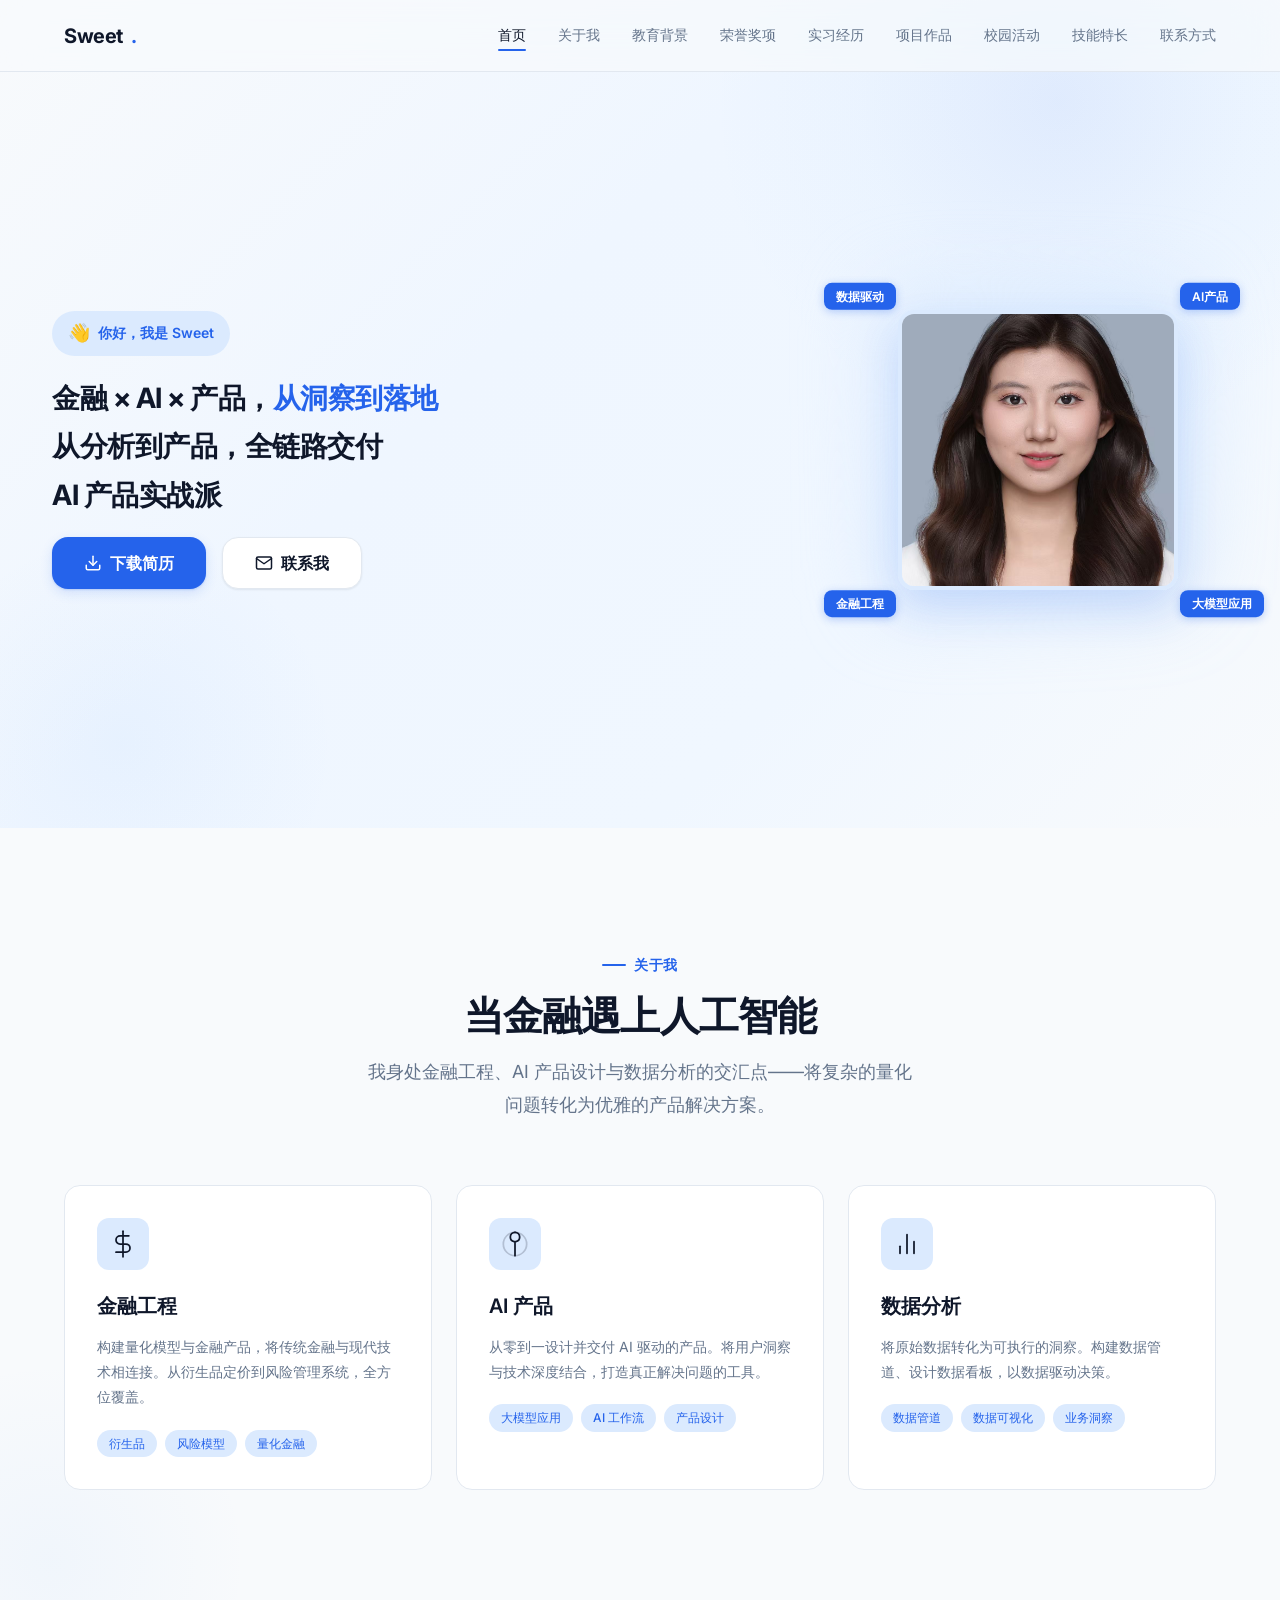
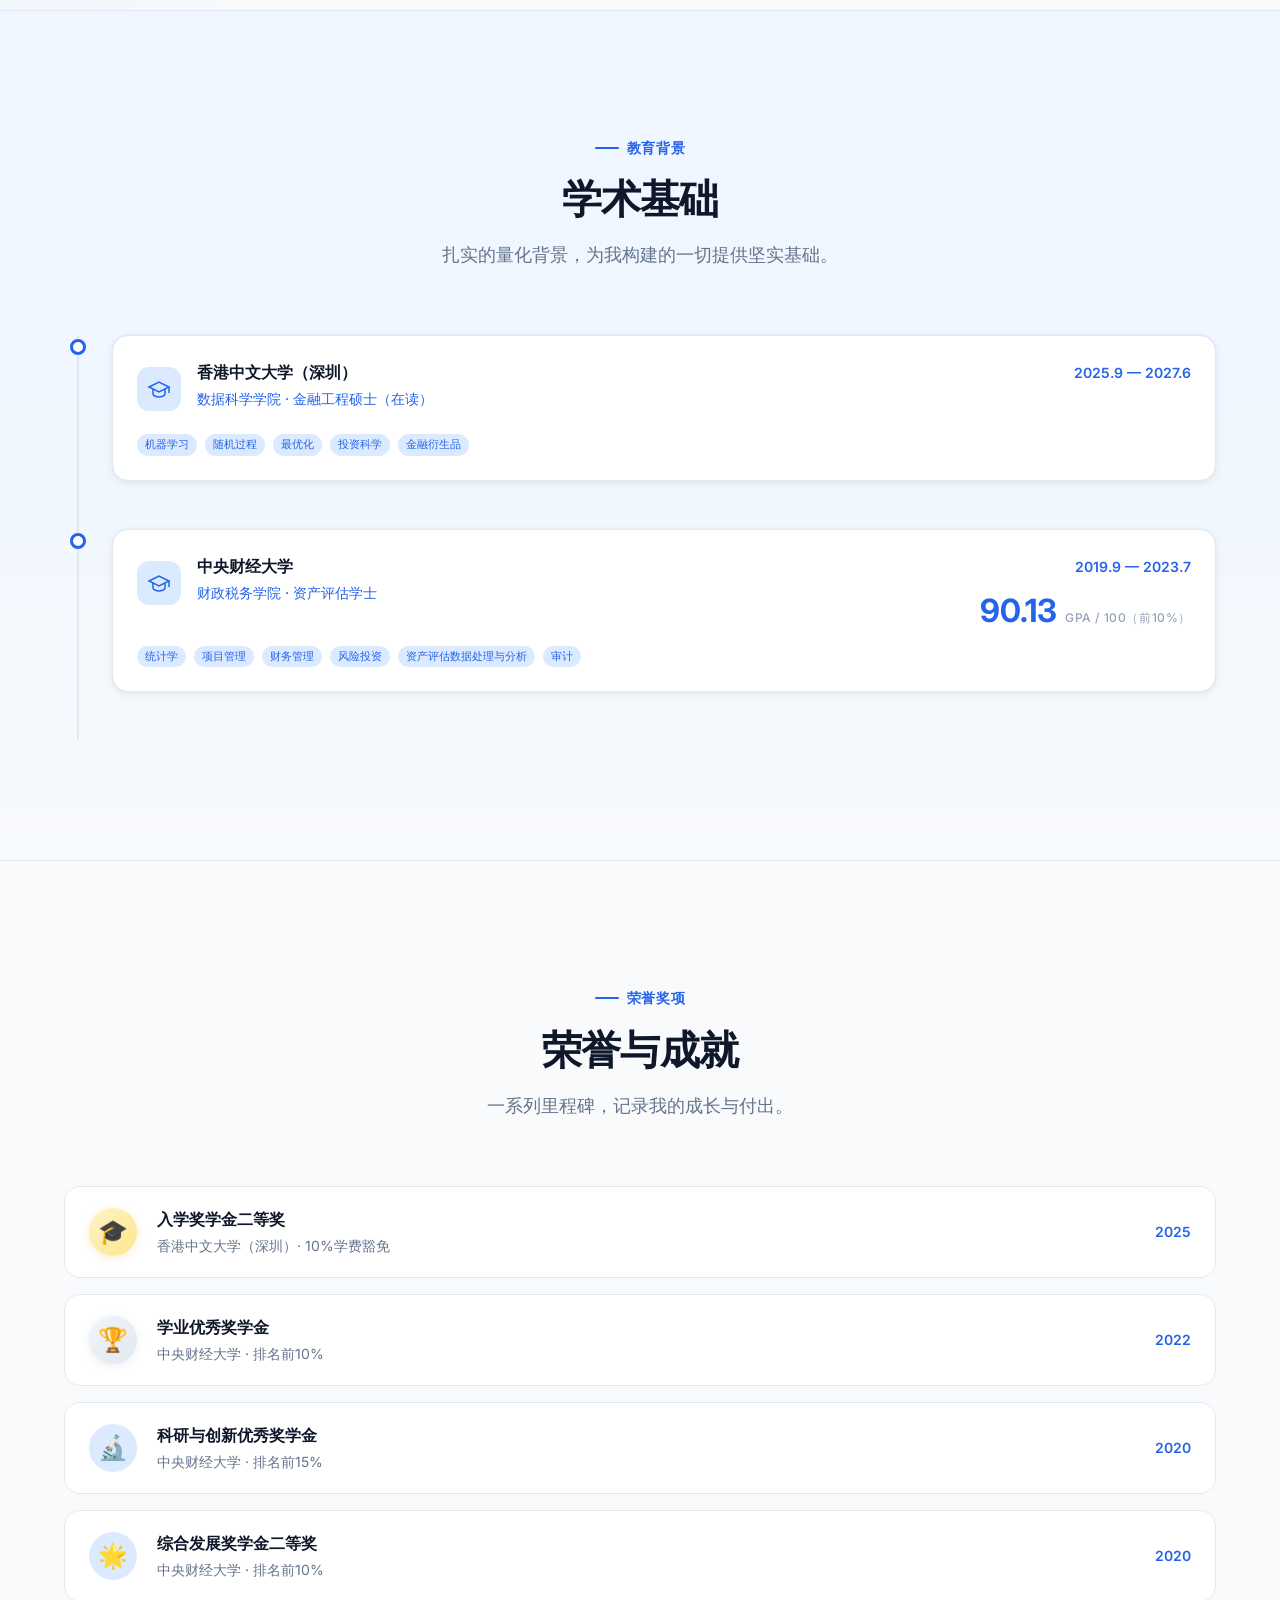
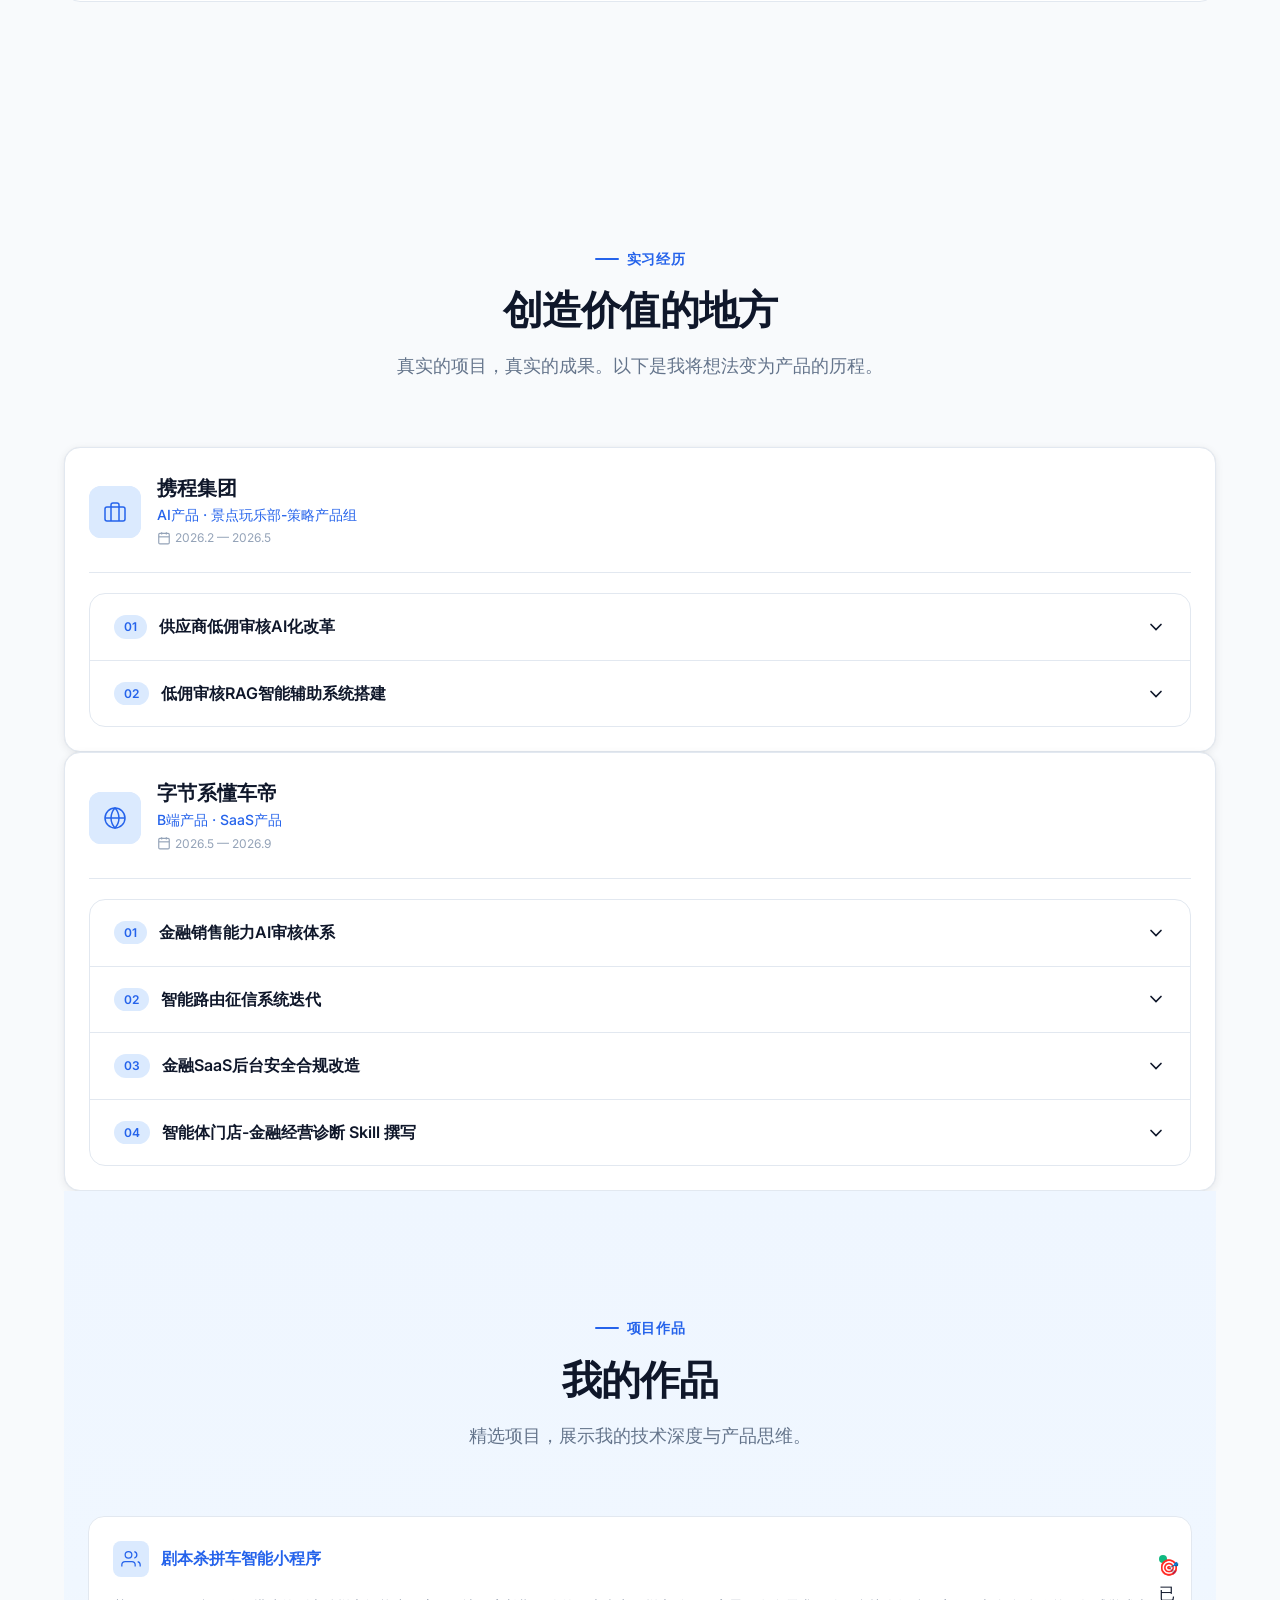
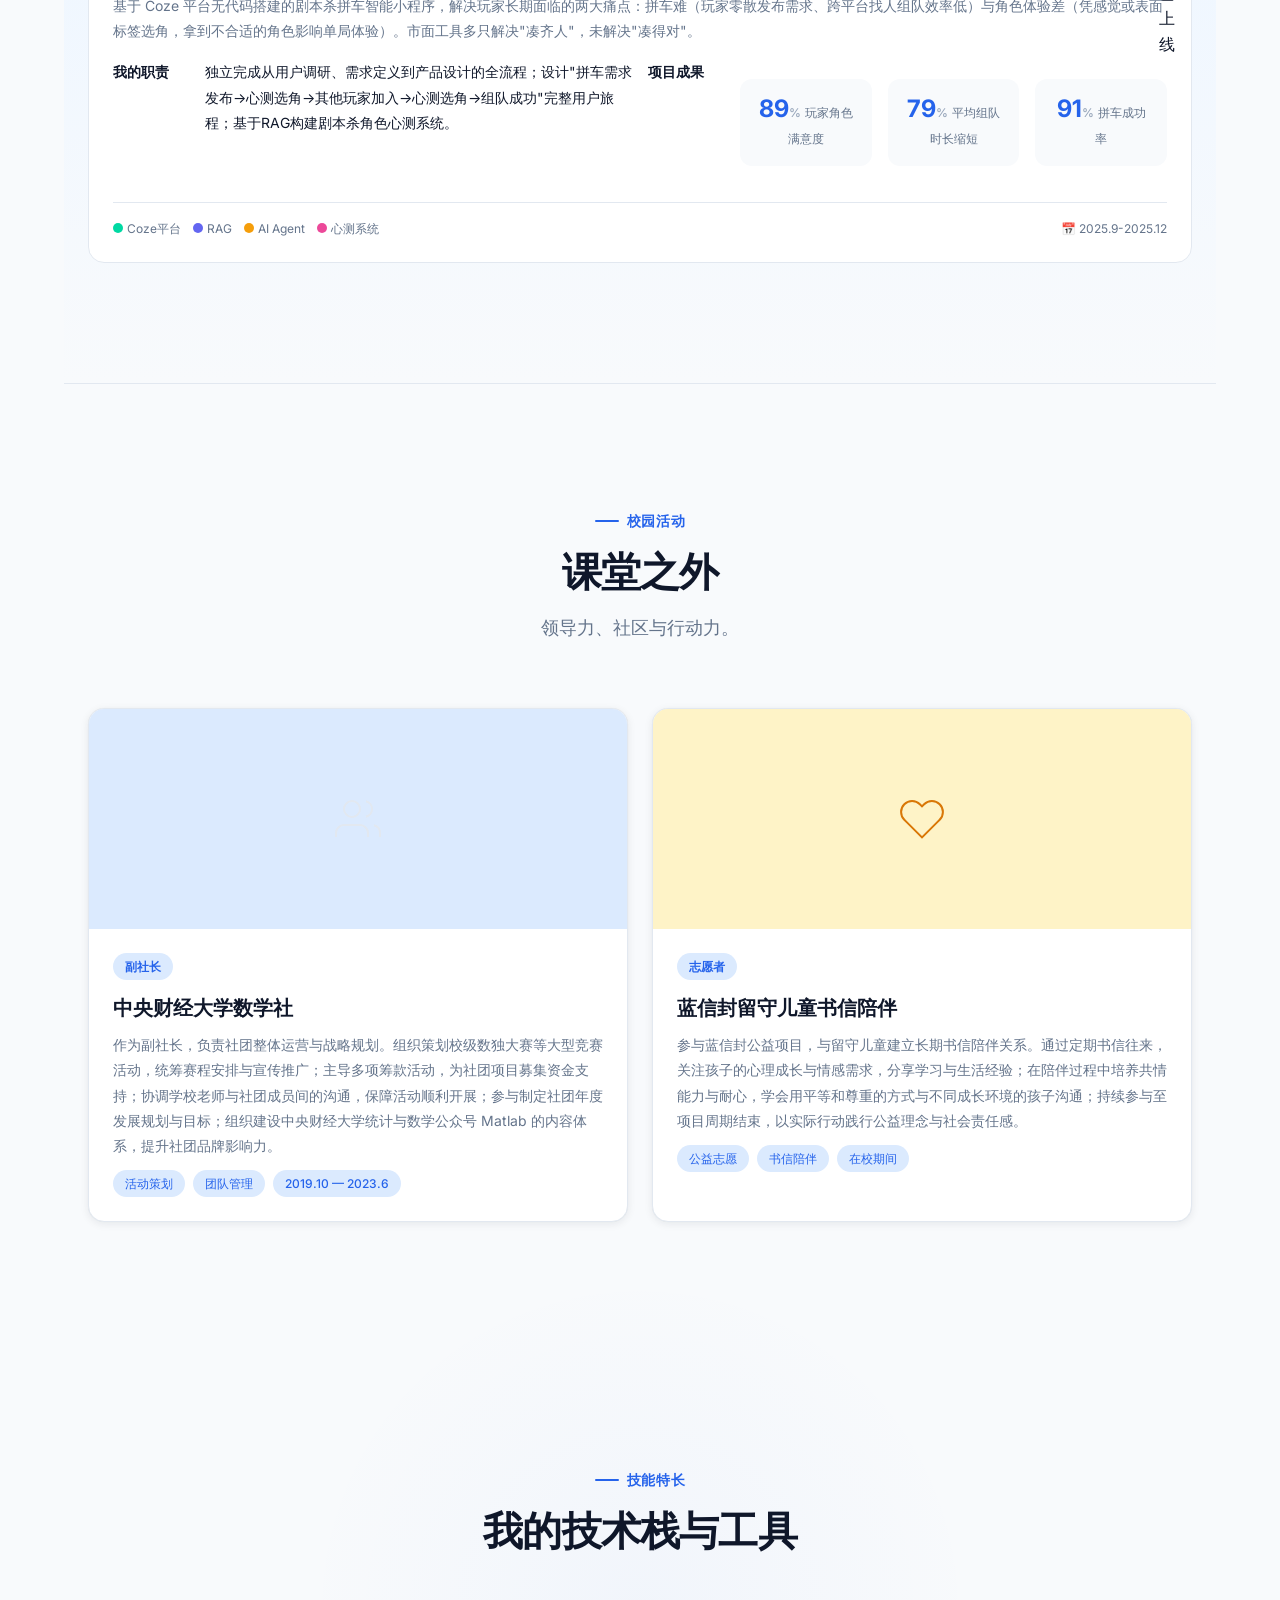
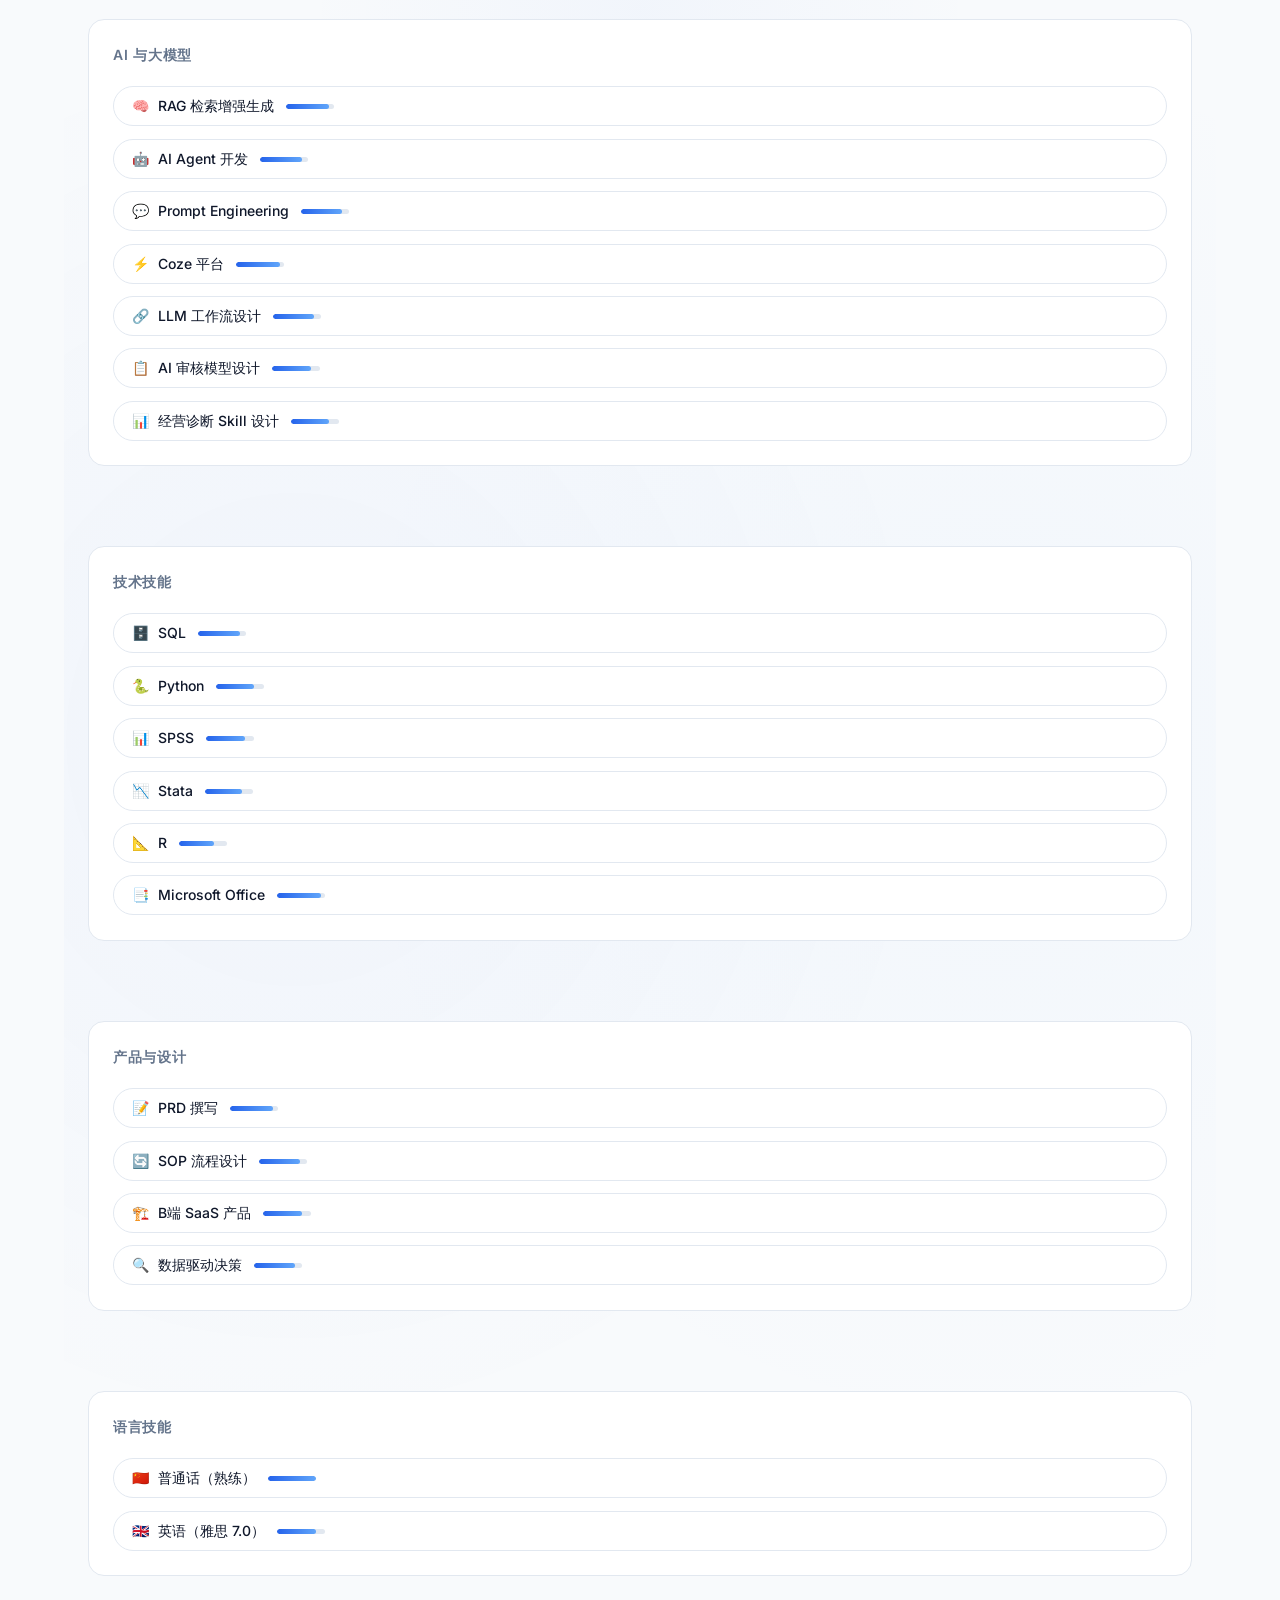
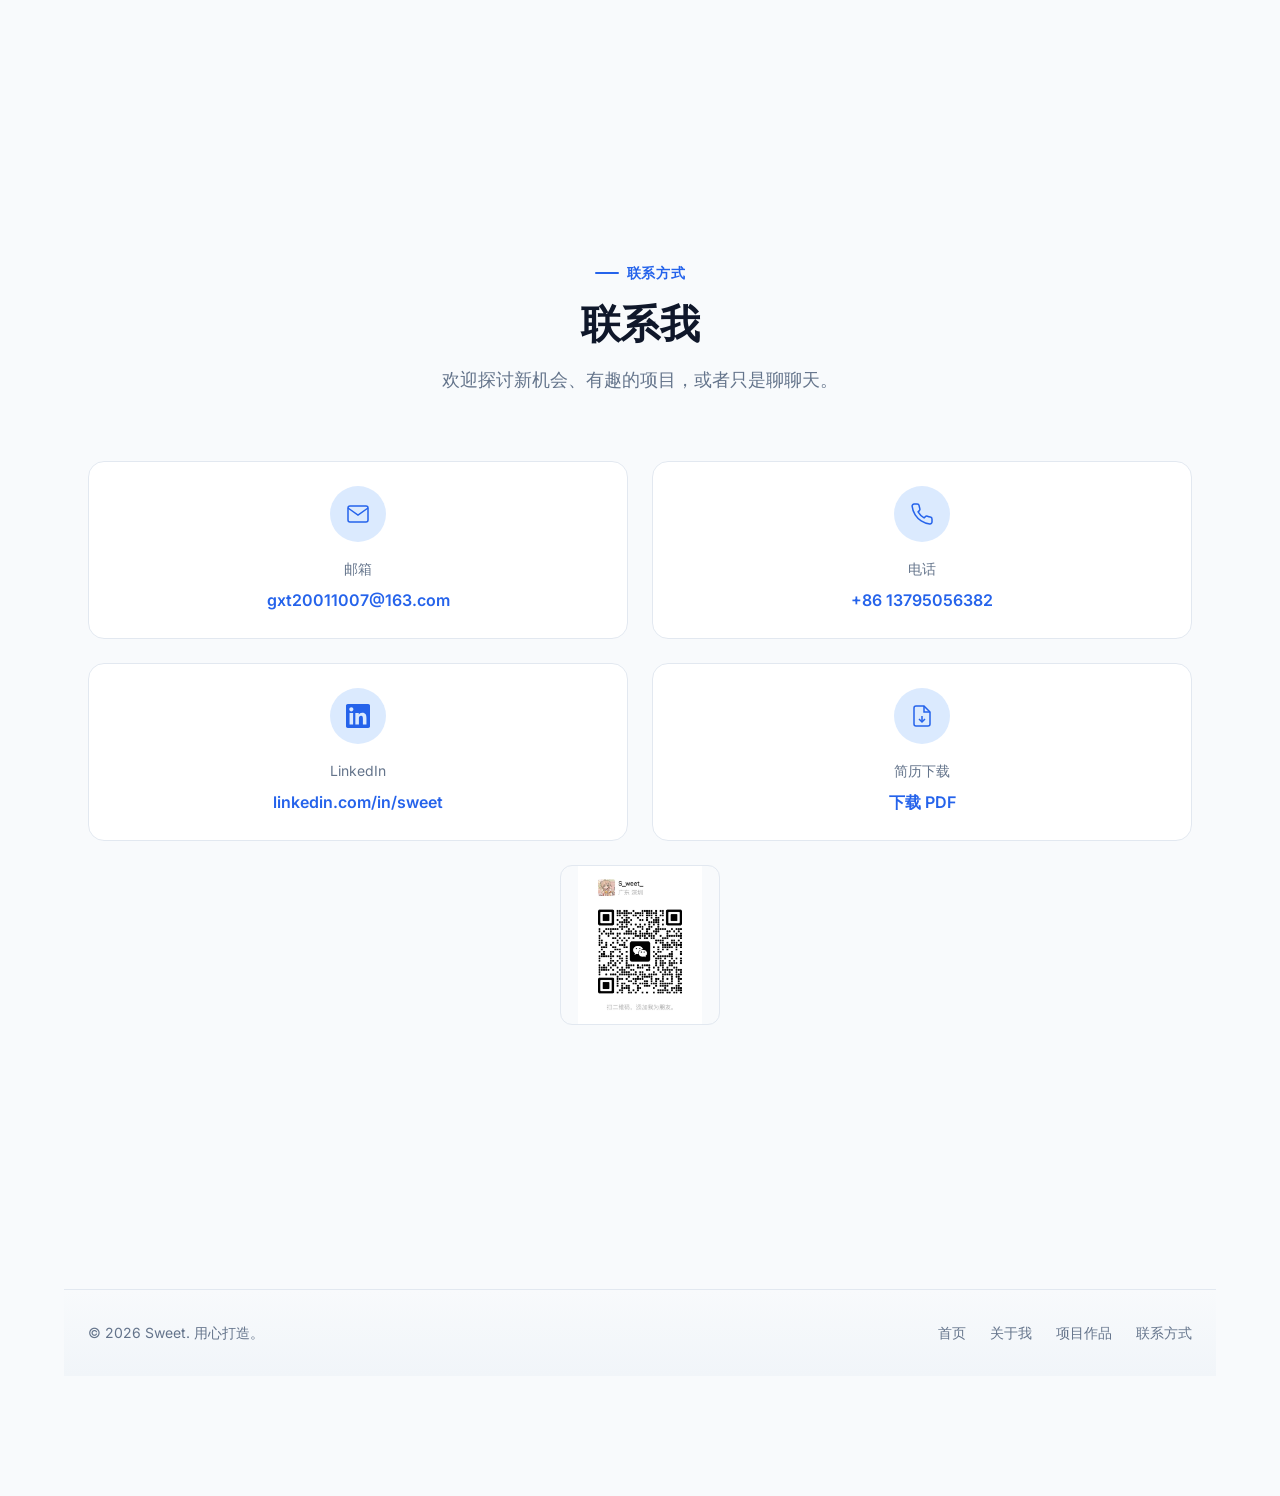
==== commit 97a248fb: "Rename 最终index.html to index.html" ====
--- a/index.html
+++ b/index.html
@@ -4253,7 +4253,7 @@
       <div class="hero__visual reveal" data-delay="200">
         <div class="hero__image-wrapper" style="position:relative;width:280px;height:280px;">
           <div class="hero__image-bg" style="border-radius:16px;"></div>
-          <img src="assets/images/portrait.jpg" alt="Sweet" class="hero__image" style="width:280px;height:280px;object-fit:cover;object-position:50% 25%;border-radius:16px;border:4px solid var(--color-primary-light);box-shadow:0 20px 40px rgba(37,99,235,0.15);">
+          <img src="portrait.jpg" alt="Sweet" class="hero__image" style="width:280px;height:280px;object-fit:cover;object-position:50% 25%;border-radius:16px;border:4px solid var(--color-primary-light);box-shadow:0 20px 40px rgba(37,99,235,0.15);">
           <!-- Corner labels -->
           <div style="position:absolute;top:0;left:0;transform:translate(calc(-100% - 2px),-100%);background:var(--color-primary);color:#fff;padding:4px 12px;border-radius:var(--radius-md);font-size:var(--font-size-xs);font-weight:var(--font-weight-semibold);box-shadow:0 2px 8px rgba(37,99,235,0.3);z-index:3;">数据驱动</div>
           <div style="position:absolute;top:0;right:0;transform:translate(calc(100% + 2px),-100%);background:var(--color-primary);color:#fff;padding:4px 12px;border-radius:var(--radius-md);font-size:var(--font-size-xs);font-weight:var(--font-weight-semibold);box-shadow:0 2px 8px rgba(37,99,235,0.3);z-index:3;">AI产品</div>
@@ -5001,7 +5001,7 @@
         </div>
       </div>
       <div class="contact-qr reveal" data-delay="400">
-        <img src="assets/images/qrcode.jpg" alt="微信二维码" style="width:160px;height:160px;object-fit:contain;border-radius:var(--radius-lg);border:1px solid var(--color-border);">
+        <img src="qrcode.jpg" alt="微信二维码" style="width:160px;height:160px;object-fit:contain;border-radius:var(--radius-lg);border:1px solid var(--color-border);">
       </div>
     </div>
   </section>
@@ -5740,4 +5740,4 @@
 
 </script>
 </body>
-</html>+</html>
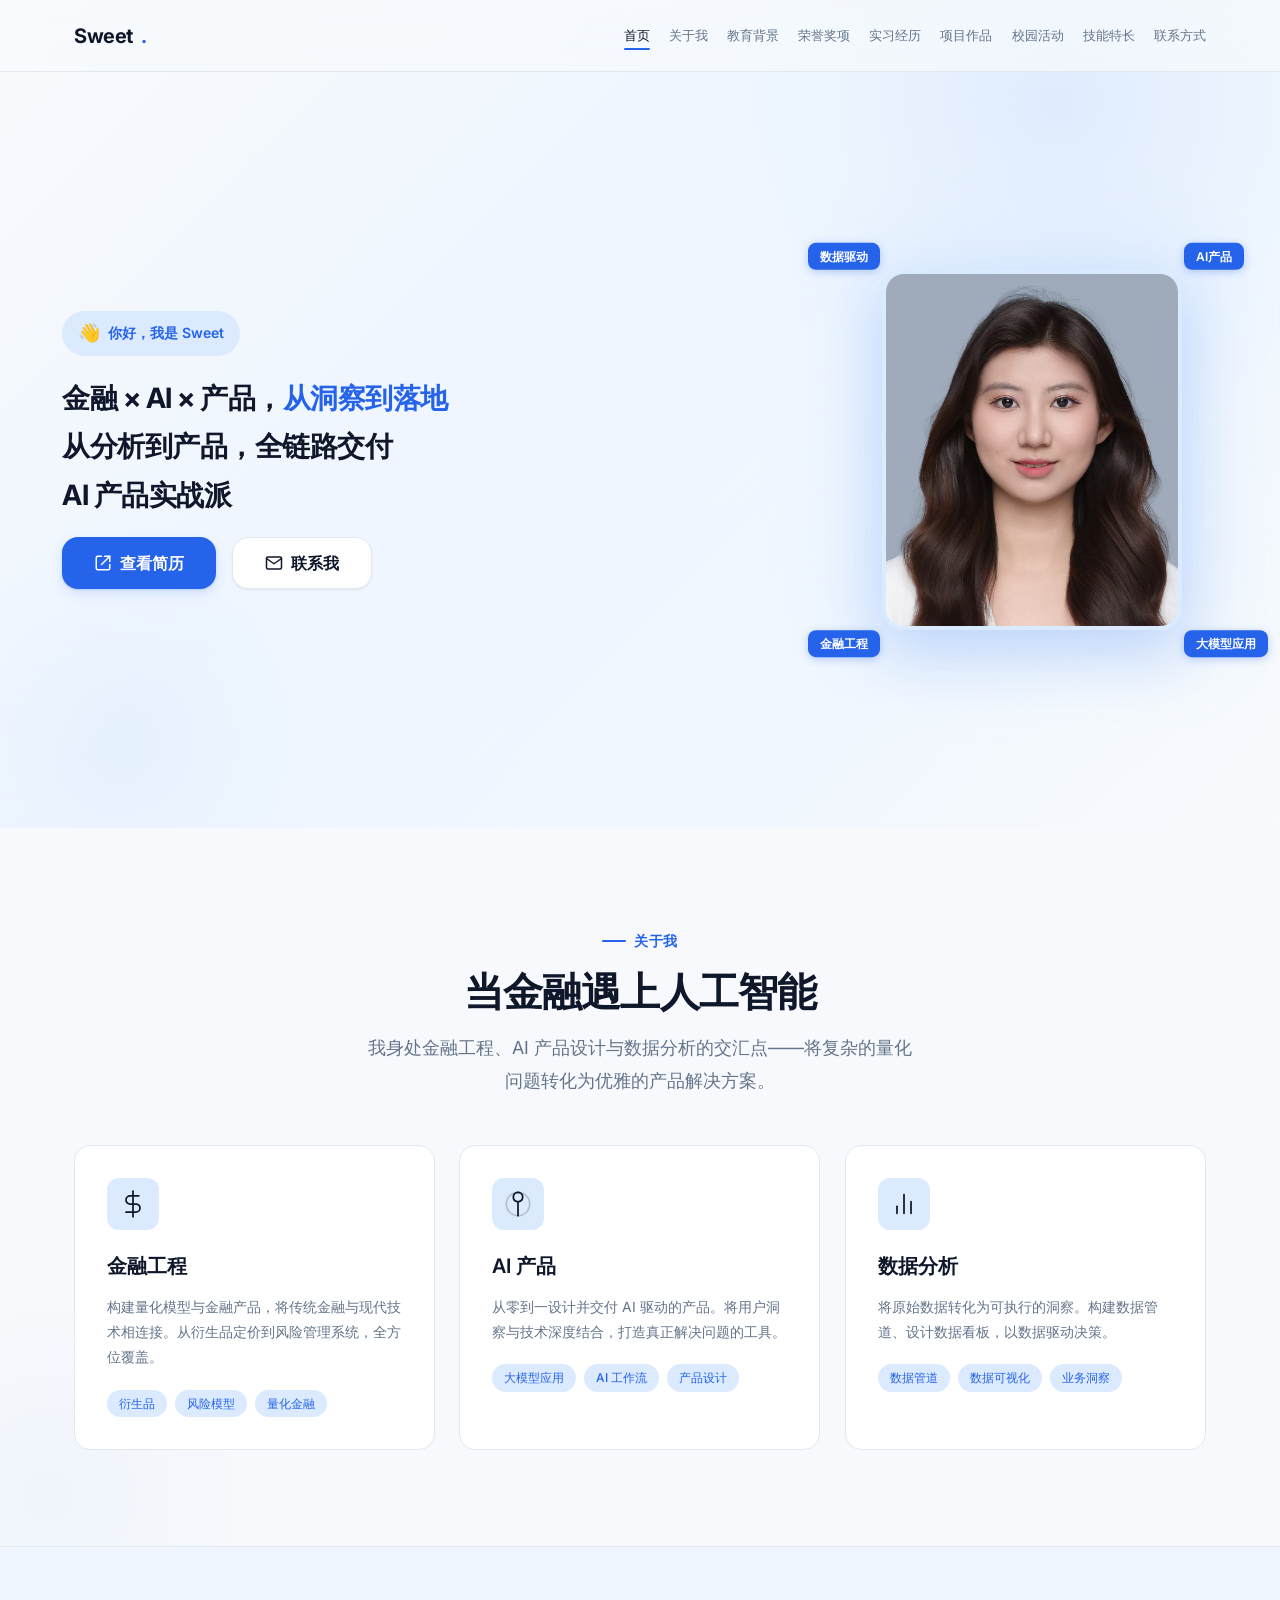
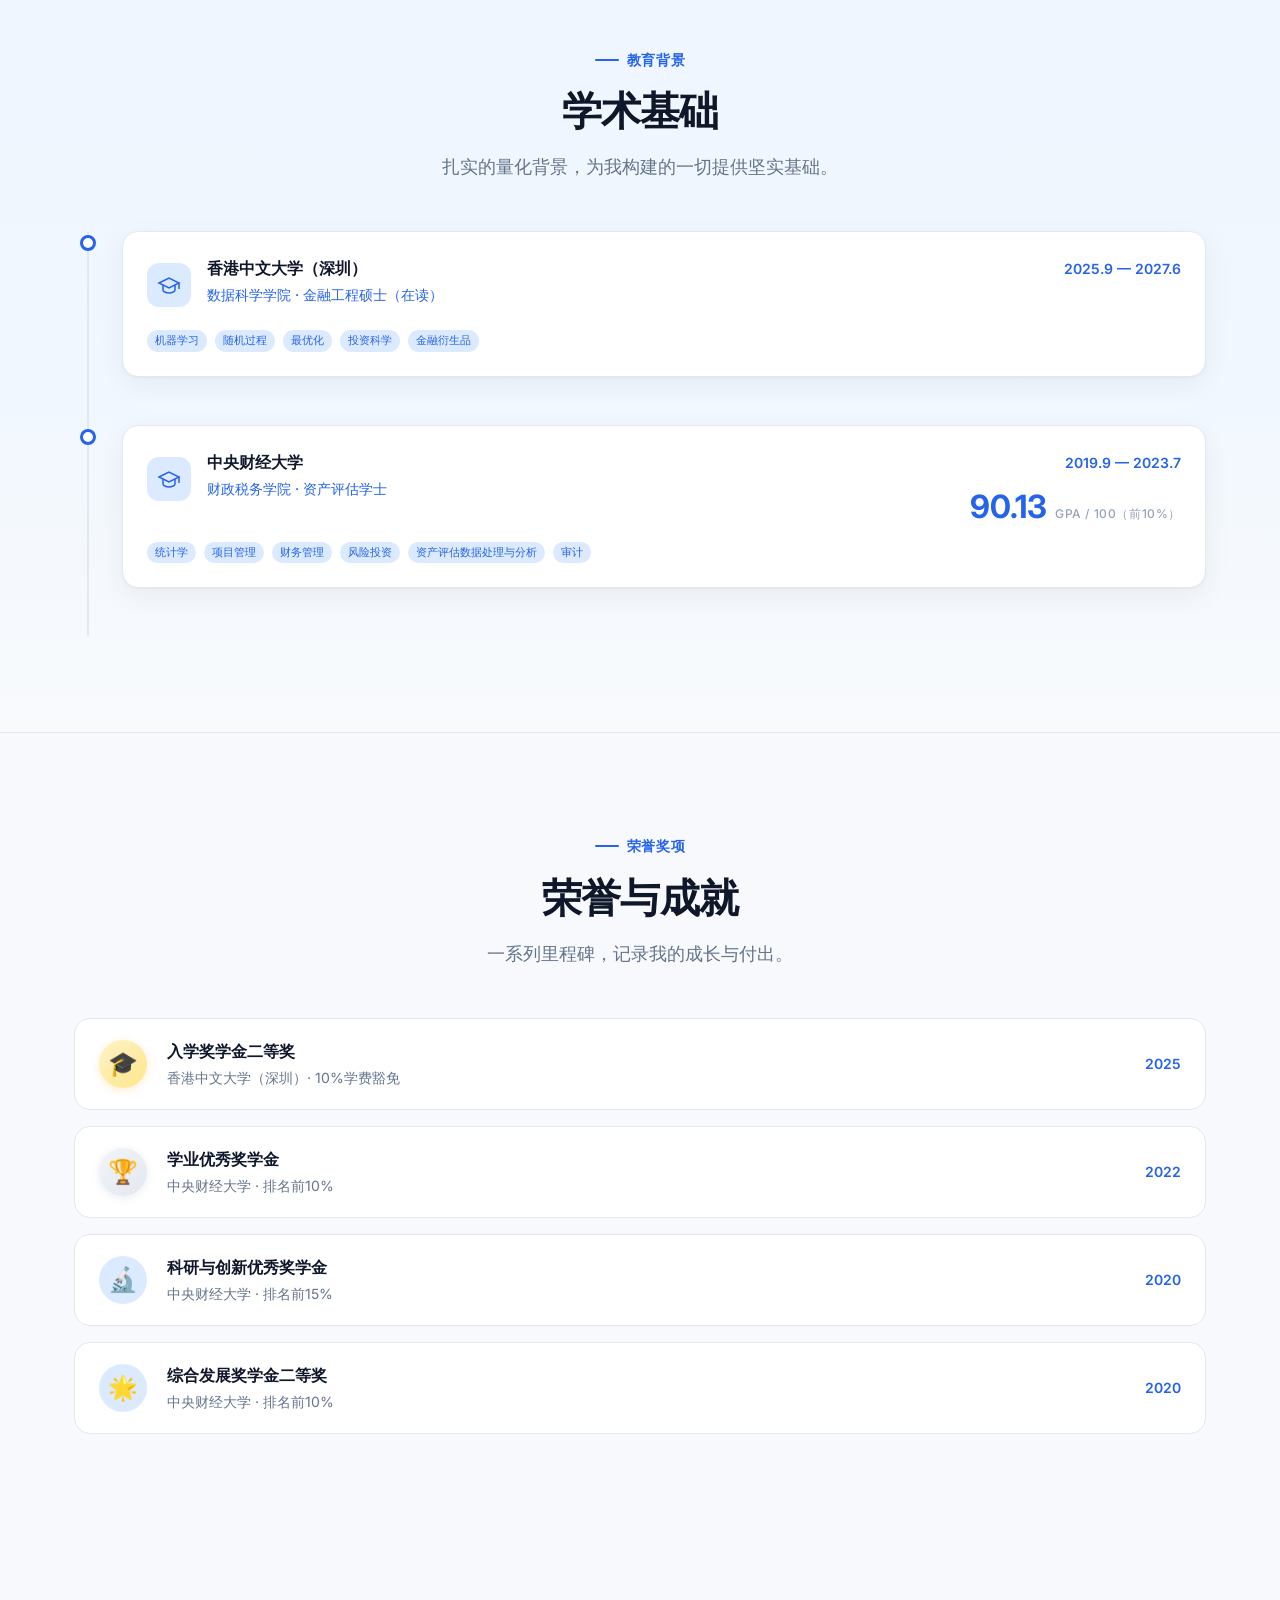
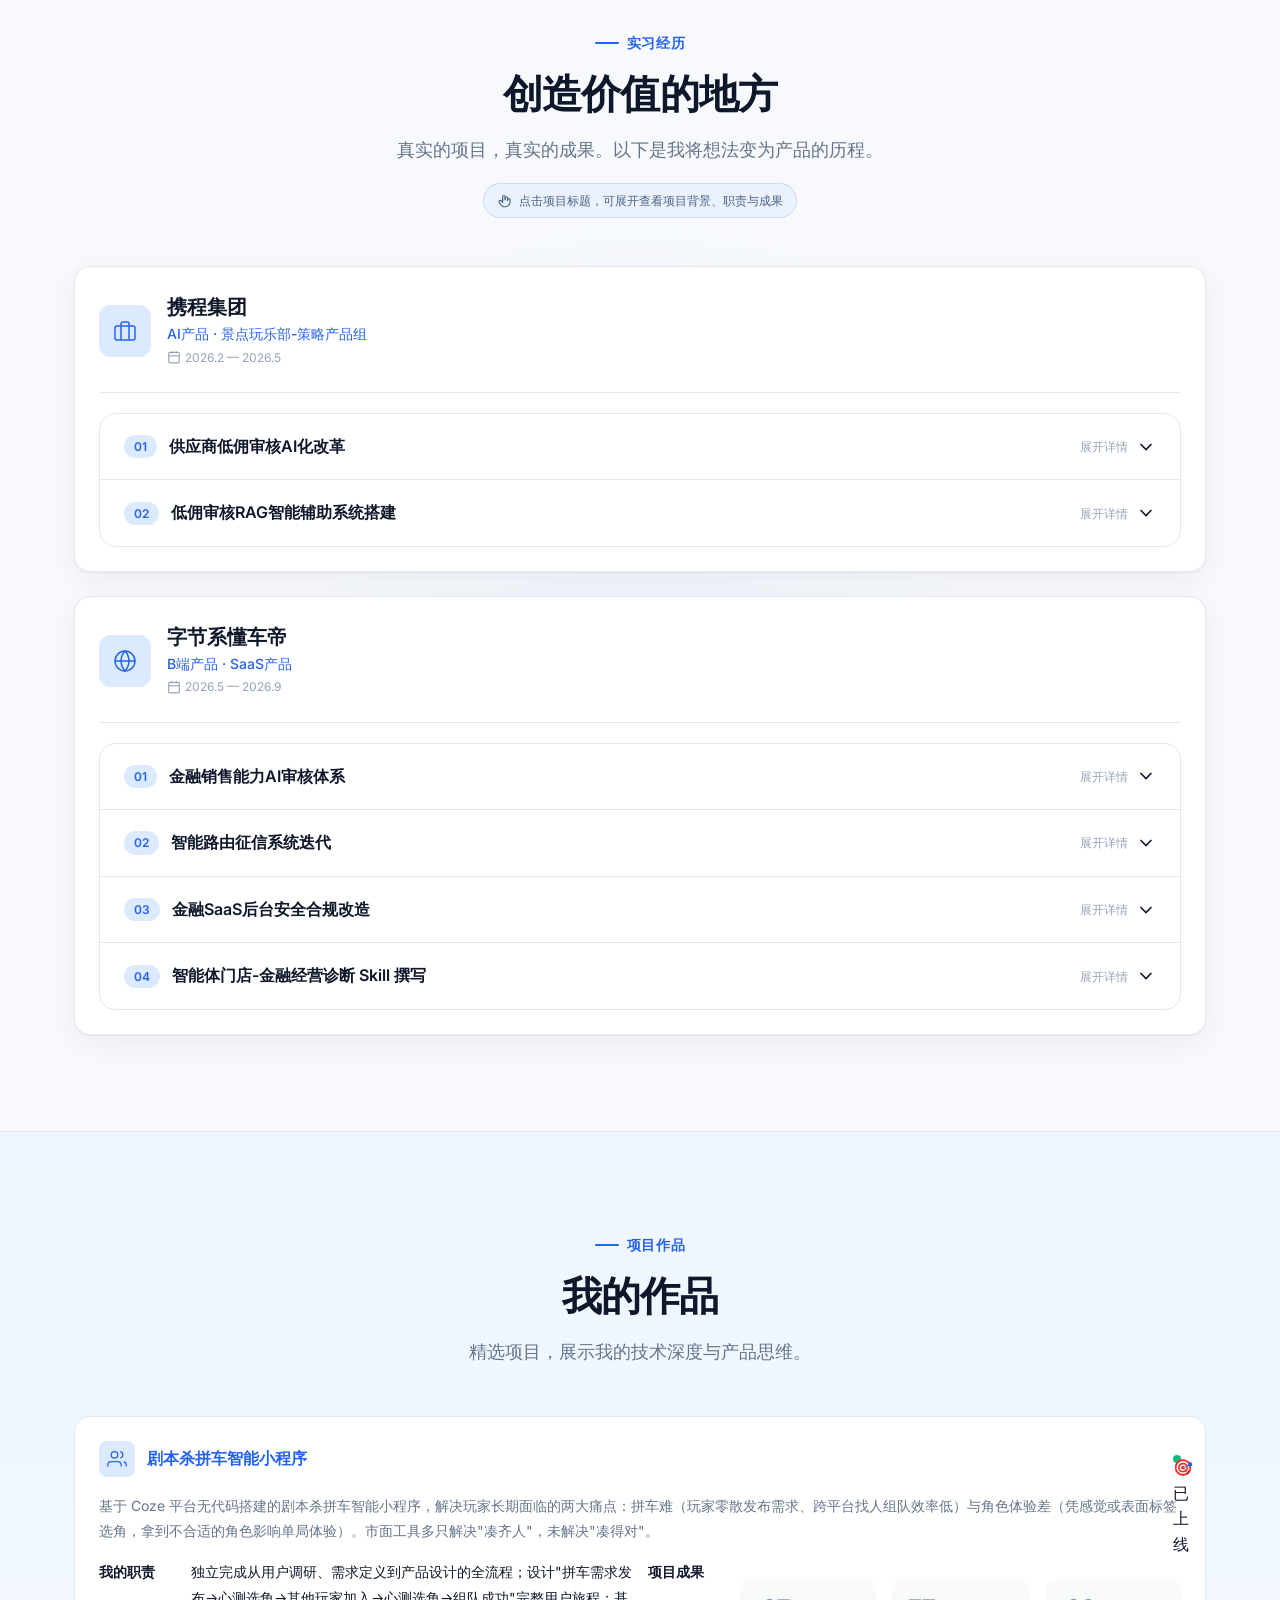
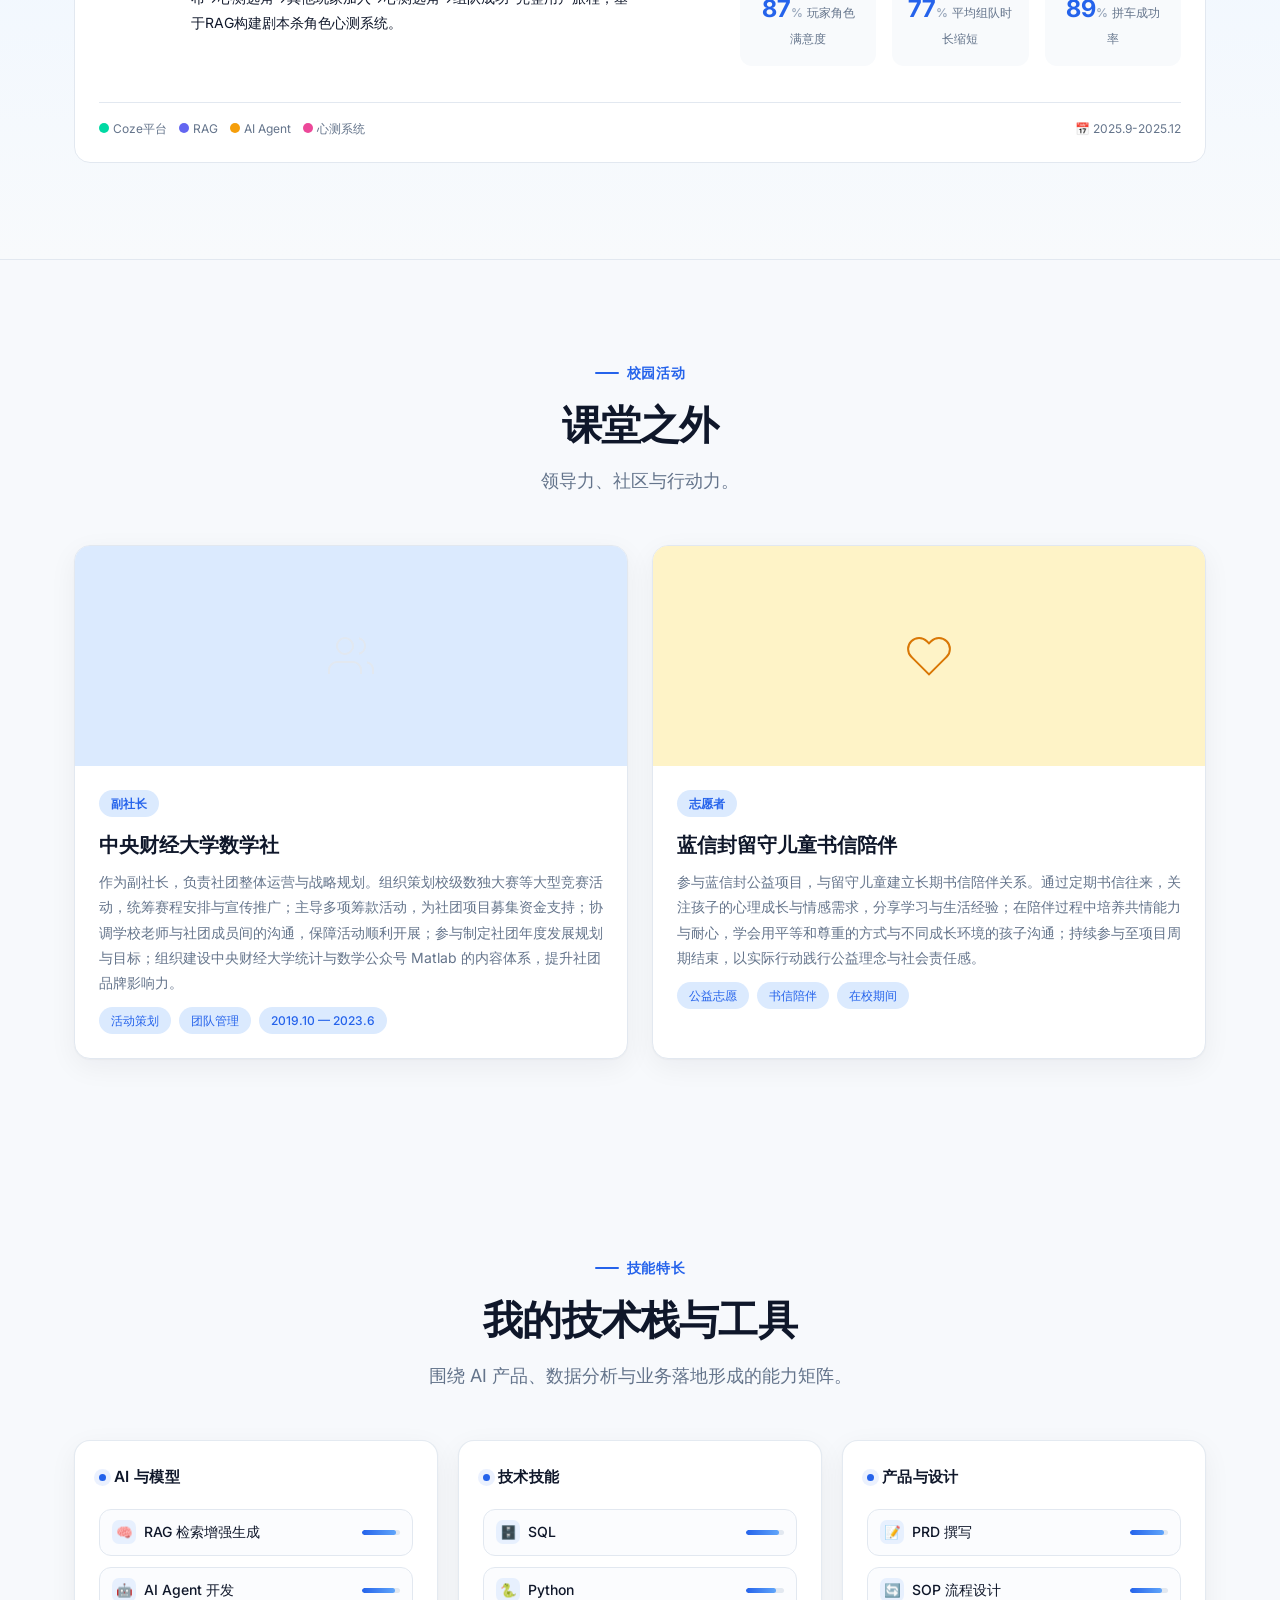
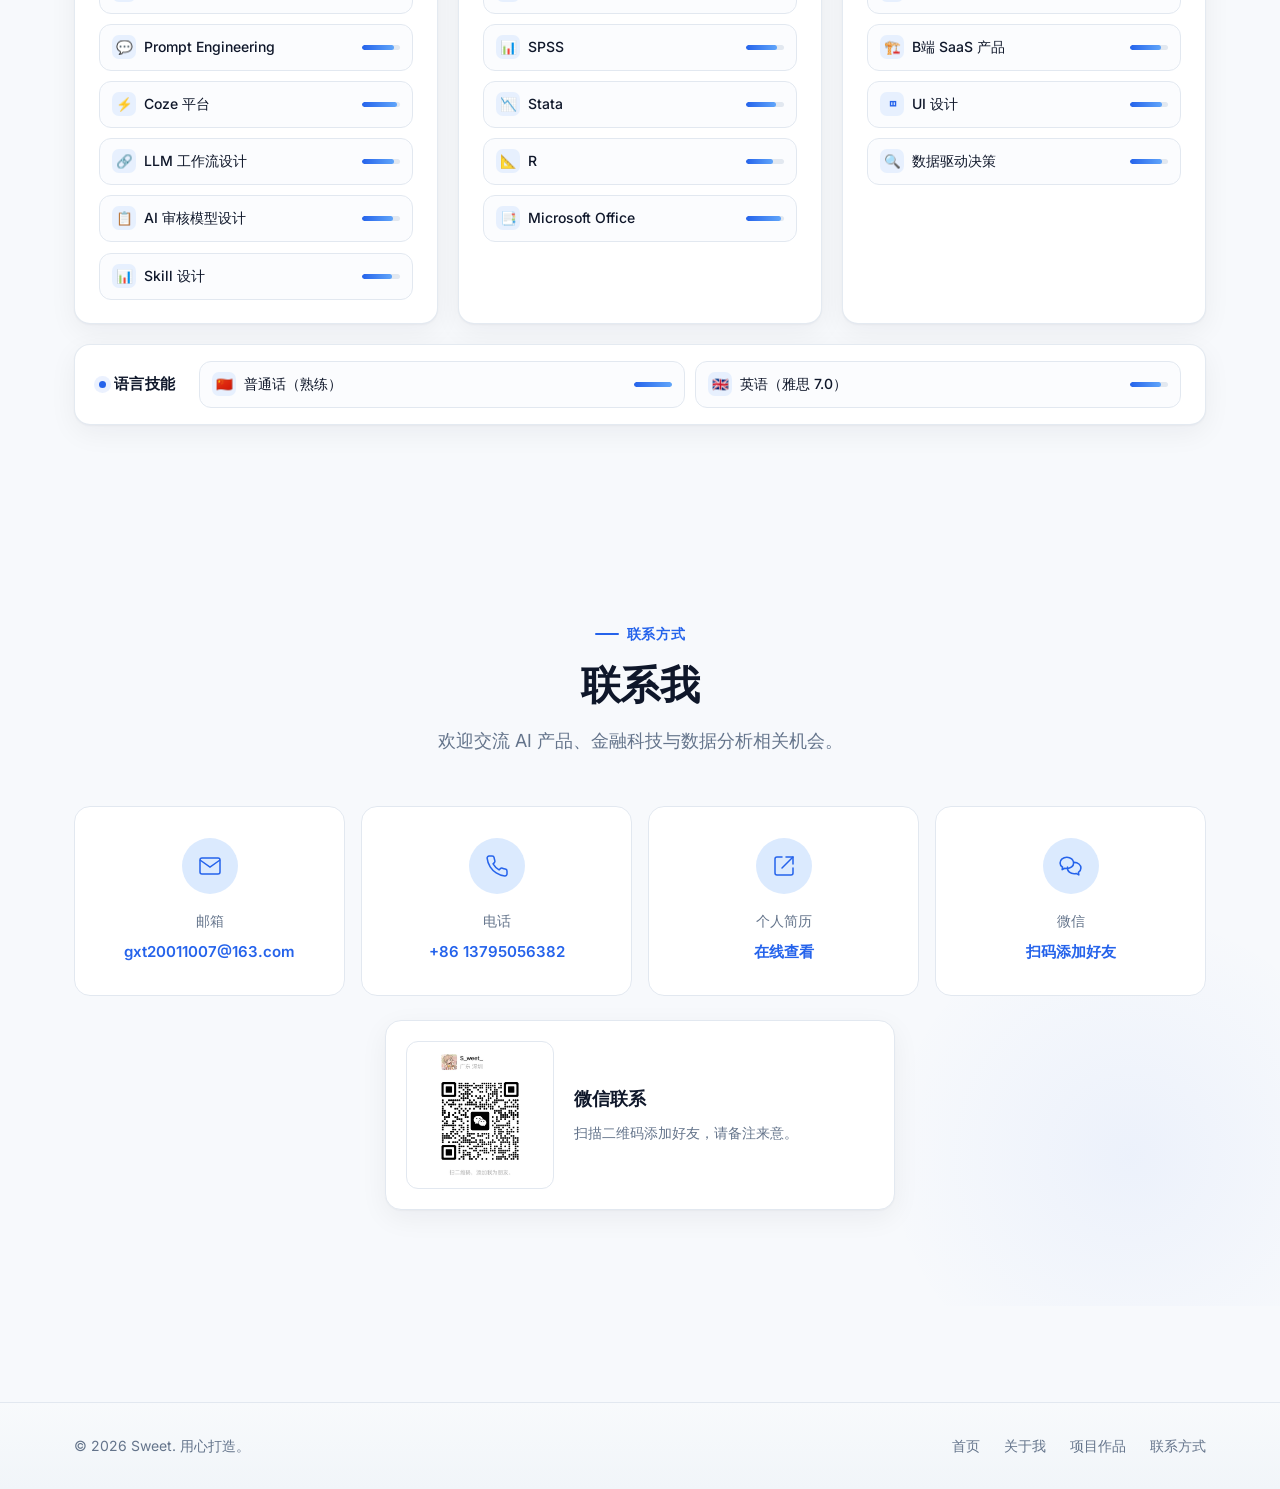
==== commit 0ee316a2: "Add files via upload" ====
--- a/index.html
+++ b/index.html
@@ -4182,6 +4182,315 @@
 
   .navbar.scrolled {
     background: rgba(30, 41, 59, 0.9);
+  }
+}
+
+
+
+/* ============================================
+   2026-07 Visual refinement overrides
+   ============================================ */
+:root {
+  --section-gap: 6rem;
+  --container-max: 1180px;
+  --shadow-card: 0 8px 28px rgba(15, 23, 42, 0.055), 0 1px 2px rgba(15, 23, 42, 0.04);
+  --shadow-card-hover: 0 18px 42px rgba(15, 23, 42, 0.10), 0 2px 5px rgba(15, 23, 42, 0.05);
+}
+
+body {
+  background: #F7F9FC;
+}
+
+.section__header {
+  margin-bottom: var(--space-12);
+}
+
+.navbar__links {
+  gap: clamp(0.75rem, 1.5vw, 1.5rem);
+}
+
+.navbar__link {
+  font-size: 0.82rem;
+}
+
+.hero__visual {
+  overflow: visible;
+}
+
+.hero__image-wrapper,
+.hero__image {
+  width: 300px !important;
+  height: 360px !important;
+}
+
+.hero__image {
+  object-position: 50% 0% !important;
+}
+
+.experience-block + .experience-block {
+  margin-top: var(--space-6);
+}
+
+.interaction-hint {
+  display: inline-flex;
+  align-items: center;
+  justify-content: center;
+  gap: 0.45rem;
+  margin-top: var(--space-4);
+  padding: 0.45rem 0.8rem;
+  border: 1px solid rgba(37, 99, 235, 0.16);
+  border-radius: var(--radius-full);
+  background: rgba(219, 234, 254, 0.42);
+  color: #4B6385;
+  font-size: var(--font-size-xs);
+  font-weight: var(--font-weight-medium);
+}
+
+.accordion__trigger {
+  cursor: pointer;
+}
+
+.accordion__trigger:hover .accordion__action,
+.accordion__trigger[aria-expanded="true"] .accordion__action {
+  color: var(--color-primary);
+}
+
+.accordion__affordance {
+  display: inline-flex;
+  align-items: center;
+  gap: var(--space-2);
+  flex-shrink: 0;
+}
+
+.accordion__action {
+  min-width: 4em;
+  text-align: right;
+  font-size: var(--font-size-xs);
+  font-weight: var(--font-weight-medium);
+  color: var(--color-text-tertiary);
+  transition: color var(--transition-fast);
+}
+
+.accordion__action::before {
+  content: "展开详情";
+}
+
+.accordion__trigger[aria-expanded="true"] .accordion__action::before {
+  content: "收起详情";
+}
+
+.skills-categories {
+  display: grid;
+  grid-template-columns: repeat(3, minmax(0, 1fr));
+  align-items: stretch;
+  gap: var(--space-5);
+}
+
+.skill-category {
+  height: 100%;
+  margin: 0;
+  padding: var(--space-6);
+  border-color: rgba(226, 232, 240, 0.9);
+  box-shadow: var(--shadow-card);
+}
+
+.skill-category__title {
+  display: flex;
+  align-items: center;
+  gap: var(--space-2);
+  margin-bottom: var(--space-5);
+  color: var(--color-text);
+  font-size: 0.96rem;
+  text-transform: none;
+  letter-spacing: 0.02em;
+}
+
+.skill-category__title::before {
+  content: "";
+  width: 7px;
+  height: 7px;
+  border-radius: 50%;
+  background: var(--color-primary);
+  box-shadow: 0 0 0 5px rgba(37, 99, 235, 0.09);
+}
+
+.skills-badges {
+  gap: 0.65rem;
+}
+
+.skill-badge {
+  width: 100%;
+  min-height: 44px;
+  justify-content: flex-start;
+  padding: 0.65rem 0.75rem;
+  border-radius: 12px;
+  background: #FBFCFE;
+  box-shadow: none;
+}
+
+.skill-badge:hover {
+  transform: translateY(-1px);
+  box-shadow: 0 8px 18px rgba(37, 99, 235, 0.08);
+}
+
+.skill-badge > span:nth-child(2) {
+  flex: 1;
+  min-width: 0;
+}
+
+.skill-badge__icon {
+  width: 24px;
+  height: 24px;
+  border-radius: 7px;
+  background: rgba(219, 234, 254, 0.65);
+  color: var(--color-primary);
+  font-size: 0.84rem;
+  font-weight: var(--font-weight-semibold);
+}
+
+.skill-badge-level {
+  width: 38px;
+  flex-shrink: 0;
+}
+
+.skill-category--language {
+  grid-column: 1 / -1;
+  display: grid;
+  grid-template-columns: auto 1fr;
+  align-items: center;
+  gap: var(--space-6);
+  padding-block: var(--space-4);
+}
+
+.skill-category--language .skill-category__title {
+  margin: 0;
+  white-space: nowrap;
+}
+
+.skill-category--language .skills-badges {
+  display: grid;
+  grid-template-columns: repeat(2, minmax(0, 1fr));
+}
+
+.contact-grid {
+  grid-template-columns: repeat(4, minmax(0, 1fr));
+  gap: var(--space-4);
+}
+
+.contact-card {
+  min-height: 190px;
+  padding: var(--space-6) var(--space-4);
+  display: flex;
+  flex-direction: column;
+  justify-content: center;
+}
+
+.contact-card__value {
+  font-size: 0.94rem;
+  overflow-wrap: anywhere;
+}
+
+.contact-qr {
+  max-width: 510px;
+  margin: var(--space-6) auto 0;
+  padding: var(--space-5);
+  gap: var(--space-5);
+  justify-content: flex-start;
+  background: var(--color-card);
+  border: 1px solid var(--color-border);
+  border-radius: var(--radius-xl);
+  box-shadow: var(--shadow-card);
+}
+
+.contact-qr img {
+  width: 148px;
+  height: 148px;
+  object-fit: contain;
+  flex-shrink: 0;
+  border-radius: var(--radius-lg);
+  border: 1px solid var(--color-border);
+}
+
+.contact-qr__copy {
+  display: flex;
+  flex-direction: column;
+  gap: var(--space-2);
+  text-align: left;
+}
+
+.contact-qr__copy strong {
+  color: var(--color-text);
+  font-size: var(--font-size-md);
+}
+
+.contact-qr__copy span {
+  color: var(--color-text-secondary);
+  font-size: var(--font-size-sm);
+}
+
+@media (max-width: 1024px) {
+  .contact-grid {
+    grid-template-columns: repeat(2, minmax(0, 1fr));
+  }
+}
+
+@media (max-width: 768px) {
+  :root {
+    --section-gap: 4rem;
+  }
+
+  .hero__image-wrapper,
+  .hero__image {
+    width: 250px !important;
+    height: 300px !important;
+  }
+
+  .hero__image-wrapper > div:not(.hero__image-bg) {
+    display: none !important;
+  }
+
+  .interaction-hint {
+    max-width: 100%;
+    line-height: 1.55;
+  }
+
+  .accordion__action {
+    display: none;
+  }
+
+  .skills-categories {
+    grid-template-columns: 1fr;
+  }
+
+  .skill-category--language {
+    grid-column: auto;
+    display: block;
+    padding: var(--space-6);
+  }
+
+  .skill-category--language .skill-category__title {
+    margin-bottom: var(--space-5);
+  }
+
+  .skill-category--language .skills-badges {
+    grid-template-columns: 1fr;
+  }
+
+  .contact-grid {
+    grid-template-columns: 1fr;
+  }
+
+  .contact-card {
+    min-height: 0;
+  }
+
+  .contact-qr {
+    flex-direction: column;
+    text-align: center;
+  }
+
+  .contact-qr__copy {
+    text-align: center;
   }
 }
 
@@ -4240,9 +4549,9 @@
           <span style="font-size:1.75rem;color:var(--color-text);font-weight:700;letter-spacing:-0.5px;line-height:1.3;">AI 产品实战派</span>
         </div>
         <div class="hero__actions">
-          <a href="#" class="btn btn--primary btn--lg" download="高筱恬-个人简历.pdf">
-            <svg width="18" height="18" viewBox="0 0 24 24" fill="none" stroke="currentColor" stroke-width="2" stroke-linecap="round" stroke-linejoin="round"><path d="M21 15v4a2 2 0 0 1-2 2H5a2 2 0 0 1-2-2v-4"/><polyline points="7 10 12 15 17 10"/><line x1="12" y1="15" x2="12" y2="3"/></svg>
-            下载简历
+          <a href="https://gxtz1007-create.github.io/sweet--/" class="btn btn--primary btn--lg" target="_blank" rel="noopener">
+            <svg width="18" height="18" viewBox="0 0 24 24" fill="none" stroke="currentColor" stroke-width="2" stroke-linecap="round" stroke-linejoin="round"><path d="M14 3h7v7"/><path d="M10 14 21 3"/><path d="M21 14v5a2 2 0 0 1-2 2H5a2 2 0 0 1-2-2V5a2 2 0 0 1 2-2h5"/></svg>
+            查看简历
           </a>
           <a href="#contact" class="btn btn--secondary btn--lg">
             <svg width="18" height="18" viewBox="0 0 24 24" fill="none" stroke="currentColor" stroke-width="2" stroke-linecap="round" stroke-linejoin="round"><path d="M4 4h16c1.1 0 2 .9 2 2v12c0 1.1-.9 2-2 2H4c-1.1 0-2-.9-2-2V6c0-1.1.9-2 2-2z"/><polyline points="22,6 12,13 2,6"/></svg>
@@ -4251,9 +4560,9 @@
         </div>
       </div>
       <div class="hero__visual reveal" data-delay="200">
-        <div class="hero__image-wrapper" style="position:relative;width:280px;height:280px;">
-          <div class="hero__image-bg" style="border-radius:16px;"></div>
-          <img src="portrait.jpg" alt="Sweet" class="hero__image" style="width:280px;height:280px;object-fit:cover;object-position:50% 25%;border-radius:16px;border:4px solid var(--color-primary-light);box-shadow:0 20px 40px rgba(37,99,235,0.15);">
+        <div class="hero__image-wrapper" style="position:relative;width:300px;height:360px;">
+          <div class="hero__image-bg" style="border-radius:22px;"></div>
+          <img src="[data-uri]" alt="Sweet 的个人照片" class="hero__image" style="width:300px;height:360px;object-fit:cover;object-position:50% 0%;border-radius:22px;border:4px solid rgba(219,234,254,0.95);box-shadow:0 24px 56px rgba(37,99,235,0.16);">
           <!-- Corner labels -->
           <div style="position:absolute;top:0;left:0;transform:translate(calc(-100% - 2px),-100%);background:var(--color-primary);color:#fff;padding:4px 12px;border-radius:var(--radius-md);font-size:var(--font-size-xs);font-weight:var(--font-weight-semibold);box-shadow:0 2px 8px rgba(37,99,235,0.3);z-index:3;">数据驱动</div>
           <div style="position:absolute;top:0;right:0;transform:translate(calc(100% + 2px),-100%);background:var(--color-primary);color:#fff;padding:4px 12px;border-radius:var(--radius-md);font-size:var(--font-size-xs);font-weight:var(--font-weight-semibold);box-shadow:0 2px 8px rgba(37,99,235,0.3);z-index:3;">AI产品</div>
@@ -4446,6 +4755,10 @@
         <span class="section__label">实习经历</span>
         <h2 class="section__title">创造价值的地方</h2>
         <p class="section__subtitle">真实的项目，真实的成果。以下是我将想法变为产品的历程。</p>
+        <div class="interaction-hint" aria-label="交互提示">
+          <svg width="15" height="15" viewBox="0 0 24 24" fill="none" stroke="currentColor" stroke-width="1.8" stroke-linecap="round" stroke-linejoin="round"><path d="M9 11V6a2 2 0 0 1 4 0v5"/><path d="M13 10V8a2 2 0 0 1 4 0v4"/><path d="M17 11a2 2 0 0 1 4 0v3c0 4.4-3.6 8-8 8h-1.2a6 6 0 0 1-4.7-2.3L3.5 15a2 2 0 0 1 3-2.6L9 15V9"/></svg>
+          点击项目标题，可展开查看项目背景、职责与成果
+        </div>
       </div>
       
             <!-- Experience 1: 携程集团 -->
@@ -4471,7 +4784,7 @@
                 <span style="font-size:var(--font-size-xs);font-weight:var(--font-weight-semibold);color:var(--color-primary);background:var(--color-primary-light);padding:2px 10px;border-radius:var(--radius-full);">01</span>
                 <span>供应商低佣审核AI化改革</span>
               </div>
-              <svg class="accordion__icon" width="20" height="20" viewBox="0 0 24 24" fill="none" stroke="currentColor" stroke-width="2" stroke-linecap="round"><polyline points="6 9 12 15 18 9"/></svg>
+              <span class="accordion__affordance"><span class="accordion__action" aria-hidden="true"></span><svg class="accordion__icon" width="20" height="20" viewBox="0 0 24 24" fill="none" stroke="currentColor" stroke-width="2" stroke-linecap="round"><polyline points="6 9 12 15 18 9"/></svg></span>
             </button>
             <div class="accordion__content">
               <div class="accordion__content-inner">
@@ -4522,7 +4835,7 @@
                 <span style="font-size:var(--font-size-xs);font-weight:var(--font-weight-semibold);color:var(--color-primary);background:var(--color-primary-light);padding:2px 10px;border-radius:var(--radius-full);">02</span>
                 <span>低佣审核RAG智能辅助系统搭建</span>
               </div>
-              <svg class="accordion__icon" width="20" height="20" viewBox="0 0 24 24" fill="none" stroke="currentColor" stroke-width="2" stroke-linecap="round"><polyline points="6 9 12 15 18 9"/></svg>
+              <span class="accordion__affordance"><span class="accordion__action" aria-hidden="true"></span><svg class="accordion__icon" width="20" height="20" viewBox="0 0 24 24" fill="none" stroke="currentColor" stroke-width="2" stroke-linecap="round"><polyline points="6 9 12 15 18 9"/></svg></span>
             </button>
             <div class="accordion__content">
               <div class="accordion__content-inner">
@@ -4590,7 +4903,7 @@
                 <span style="font-size:var(--font-size-xs);font-weight:var(--font-weight-semibold);color:var(--color-primary);background:var(--color-primary-light);padding:2px 10px;border-radius:var(--radius-full);">01</span>
                 <span>金融销售能力AI审核体系</span>
               </div>
-              <svg class="accordion__icon" width="20" height="20" viewBox="0 0 24 24" fill="none" stroke="currentColor" stroke-width="2" stroke-linecap="round"><polyline points="6 9 12 15 18 9"/></svg>
+              <span class="accordion__affordance"><span class="accordion__action" aria-hidden="true"></span><svg class="accordion__icon" width="20" height="20" viewBox="0 0 24 24" fill="none" stroke="currentColor" stroke-width="2" stroke-linecap="round"><polyline points="6 9 12 15 18 9"/></svg></span>
             </button>
             <div class="accordion__content">
               <div class="accordion__content-inner">
@@ -4626,7 +4939,7 @@
                 <span style="font-size:var(--font-size-xs);font-weight:var(--font-weight-semibold);color:var(--color-primary);background:var(--color-primary-light);padding:2px 10px;border-radius:var(--radius-full);">02</span>
                 <span>智能路由征信系统迭代</span>
               </div>
-              <svg class="accordion__icon" width="20" height="20" viewBox="0 0 24 24" fill="none" stroke="currentColor" stroke-width="2" stroke-linecap="round"><polyline points="6 9 12 15 18 9"/></svg>
+              <span class="accordion__affordance"><span class="accordion__action" aria-hidden="true"></span><svg class="accordion__icon" width="20" height="20" viewBox="0 0 24 24" fill="none" stroke="currentColor" stroke-width="2" stroke-linecap="round"><polyline points="6 9 12 15 18 9"/></svg></span>
             </button>
             <div class="accordion__content">
               <div class="accordion__content-inner">
@@ -4658,7 +4971,7 @@
                 <span style="font-size:var(--font-size-xs);font-weight:var(--font-weight-semibold);color:var(--color-primary);background:var(--color-primary-light);padding:2px 10px;border-radius:var(--radius-full);">03</span>
                 <span>金融SaaS后台安全合规改造</span>
               </div>
-              <svg class="accordion__icon" width="20" height="20" viewBox="0 0 24 24" fill="none" stroke="currentColor" stroke-width="2" stroke-linecap="round"><polyline points="6 9 12 15 18 9"/></svg>
+              <span class="accordion__affordance"><span class="accordion__action" aria-hidden="true"></span><svg class="accordion__icon" width="20" height="20" viewBox="0 0 24 24" fill="none" stroke="currentColor" stroke-width="2" stroke-linecap="round"><polyline points="6 9 12 15 18 9"/></svg></span>
             </button>
             <div class="accordion__content">
               <div class="accordion__content-inner">
@@ -4690,7 +5003,7 @@
                 <span style="font-size:var(--font-size-xs);font-weight:var(--font-weight-semibold);color:var(--color-primary);background:var(--color-primary-light);padding:2px 10px;border-radius:var(--radius-full);">04</span>
                 <span>智能体门店-金融经营诊断 Skill 撰写</span>
               </div>
-              <svg class="accordion__icon" width="20" height="20" viewBox="0 0 24 24" fill="none" stroke="currentColor" stroke-width="2" stroke-linecap="round"><polyline points="6 9 12 15 18 9"/></svg>
+              <span class="accordion__affordance"><span class="accordion__action" aria-hidden="true"></span><svg class="accordion__icon" width="20" height="20" viewBox="0 0 24 24" fill="none" stroke="currentColor" stroke-width="2" stroke-linecap="round"><polyline points="6 9 12 15 18 9"/></svg></span>
             </button>
             <div class="accordion__content">
               <div class="accordion__content-inner">
@@ -4725,6 +5038,8 @@
           </div>
         </div>
       </div>
+    </div>
+  </section>
 
   <!-- ==================== PROJECTS ==================== -->
   <section class="section section--alt projects" id="projects">
@@ -4836,11 +5151,12 @@
       <div class="section__header section__header--center reveal">
         <span class="section__label">技能特长</span>
         <h2 class="section__title">我的技术栈与工具</h2>
+        <p class="section__subtitle">围绕 AI 产品、数据分析与业务落地形成的能力矩阵。</p>
       </div>
       <div class="skills-categories">
-        <!-- AI 与大模型 (最突出) -->
-        <div class="skill-category reveal">
-          <h3 class="skill-category__title">AI 与大模型</h3>
+        <!-- AI 与模型 -->
+        <div class="skill-category skill-category--ai reveal">
+          <h3 class="skill-category__title">AI 与模型</h3>
           <div class="skills-badges">
             <div class="skill-badge">
               <span class="skill-badge__icon">🧠</span>
@@ -4874,13 +5190,13 @@
             </div>
             <div class="skill-badge">
               <span class="skill-badge__icon">📊</span>
-              <span>经营诊断 Skill 设计</span>
+              <span>Skill 设计</span>
               <span class="skill-badge-level"><span class="skill-level-bar" style="--level: 80%"></span></span>
             </div>
           </div>
         </div>
         <!-- 技术技能 -->
-        <div class="skill-category reveal" data-delay="100">
+        <div class="skill-category skill-category--tech reveal" data-delay="100">
           <h3 class="skill-category__title">技术技能</h3>
           <div class="skills-badges">
             <div class="skill-badge">
@@ -4916,7 +5232,7 @@
           </div>
         </div>
         <!-- 产品与设计 -->
-        <div class="skill-category reveal" data-delay="200">
+        <div class="skill-category skill-category--product reveal" data-delay="200">
           <h3 class="skill-category__title">产品与设计</h3>
           <div class="skills-badges">
             <div class="skill-badge">
@@ -4935,6 +5251,11 @@
               <span class="skill-badge-level"><span class="skill-level-bar" style="--level: 82%"></span></span>
             </div>
             <div class="skill-badge">
+              <span class="skill-badge__icon">◫</span>
+              <span>UI 设计</span>
+              <span class="skill-badge-level"><span class="skill-level-bar" style="--level: 84%"></span></span>
+            </div>
+            <div class="skill-badge">
               <span class="skill-badge__icon">🔍</span>
               <span>数据驱动决策</span>
               <span class="skill-badge-level"><span class="skill-level-bar" style="--level: 85%"></span></span>
@@ -4942,7 +5263,7 @@
           </div>
         </div>
         <!-- 语言技能 -->
-        <div class="skill-category reveal" data-delay="300">
+        <div class="skill-category skill-category--language reveal" data-delay="300">
           <h3 class="skill-category__title">语言技能</h3>
           <div class="skills-badges">
             <div class="skill-badge">
@@ -4968,7 +5289,7 @@
       <div class="section__header section__header--center reveal">
         <span class="section__label">联系方式</span>
         <h2 class="section__title">联系我</h2>
-        <p class="section__subtitle">欢迎探讨新机会、有趣的项目，或者只是聊聊天。</p>
+        <p class="section__subtitle">欢迎交流 AI 产品、金融科技与数据分析相关机会。</p>
       </div>
       <div class="contact-grid">
         <div class="contact-card reveal" data-delay="0">
@@ -4987,21 +5308,25 @@
         </div>
         <div class="contact-card reveal" data-delay="200">
           <div class="contact-card__icon">
-            <svg width="24" height="24" viewBox="0 0 24 24" fill="currentColor"><path d="M20.447 20.452h-3.554v-5.569c0-1.328-.027-3.037-1.852-3.037-1.853 0-2.136 1.445-2.136 2.939v5.667H9.351V9h3.414v1.561h.046c.477-.9 1.637-1.85 3.37-1.85 3.601 0 4.267 2.37 4.267 5.455v6.286zM5.337 7.433c-1.144 0-2.063-.926-2.063-2.065 0-1.138.92-2.063 2.063-2.063 1.14 0 2.064.925 2.064 2.063 0 1.139-.925 2.065-2.064 2.065zm1.782 13.019H3.555V9h3.564v11.452zM22.225 0H1.771C.792 0 0 .774 0 1.729v20.542C0 23.227.792 24 1.771 24h20.451C23.2 24 24 23.227 24 22.271V1.729C24 .774 23.2 0 22.222 0h.003z"/></svg>
+            <svg width="24" height="24" viewBox="0 0 24 24" fill="none" stroke="currentColor" stroke-width="1.5" stroke-linecap="round" stroke-linejoin="round"><path d="M14 3h7v7"/><path d="M10 14 21 3"/><path d="M21 14v5a2 2 0 0 1-2 2H5a2 2 0 0 1-2-2V5a2 2 0 0 1 2-2h5"/></svg>
           </div>
-          <p class="contact-card__label">LinkedIn</p>
-          <p class="contact-card__value"><a href="#" target="_blank" rel="noopener">linkedin.com/in/sweet</a></p>
+          <p class="contact-card__label">个人简历</p>
+          <p class="contact-card__value"><a href="https://gxtz1007-create.github.io/sweet--/" target="_blank" rel="noopener">在线查看</a></p>
         </div>
         <div class="contact-card reveal" data-delay="300">
           <div class="contact-card__icon">
-            <svg width="24" height="24" viewBox="0 0 24 24" fill="none" stroke="currentColor" stroke-width="1.5"><path d="M14 2H6a2 2 0 0 0-2 2v16a2 2 0 0 0 2 2h12a2 2 0 0 0 2-2V8z"/><polyline points="14 2 14 8 20 8"/><line x1="12" y1="18" x2="12" y2="12"/><polyline points="9 15 12 18 15 15"/></svg>
+            <svg width="25" height="25" viewBox="0 0 24 24" fill="none" stroke="currentColor" stroke-width="1.5" stroke-linecap="round" stroke-linejoin="round"><path d="M8.5 4C4.9 4 2 6.5 2 9.5c0 1.7.9 3.2 2.4 4.2L4 16l2.6-1.4c.6.2 1.2.3 1.9.3 3.6 0 6.5-2.4 6.5-5.4S12.1 4 8.5 4Z"/><path d="M15.5 9c3.6 0 6.5 2.4 6.5 5.4 0 1.7-.9 3.2-2.4 4.2L20 21l-2.6-1.4c-.6.2-1.2.3-1.9.3-3.6 0-6.5-2.4-6.5-5.4 0-.3 0-.6.1-.9"/></svg>
           </div>
-          <p class="contact-card__label">简历下载</p>
-          <p class="contact-card__value"><a href="#" download="高筱恬-个人简历.pdf">下载 PDF</a></p>
+          <p class="contact-card__label">微信</p>
+          <p class="contact-card__value"><a href="#wechat-qr">扫码添加好友</a></p>
         </div>
       </div>
-      <div class="contact-qr reveal" data-delay="400">
-        <img src="qrcode.jpg" alt="微信二维码" style="width:160px;height:160px;object-fit:contain;border-radius:var(--radius-lg);border:1px solid var(--color-border);">
+      <div class="contact-qr reveal" data-delay="400" id="wechat-qr">
+        <img src="[data-uri]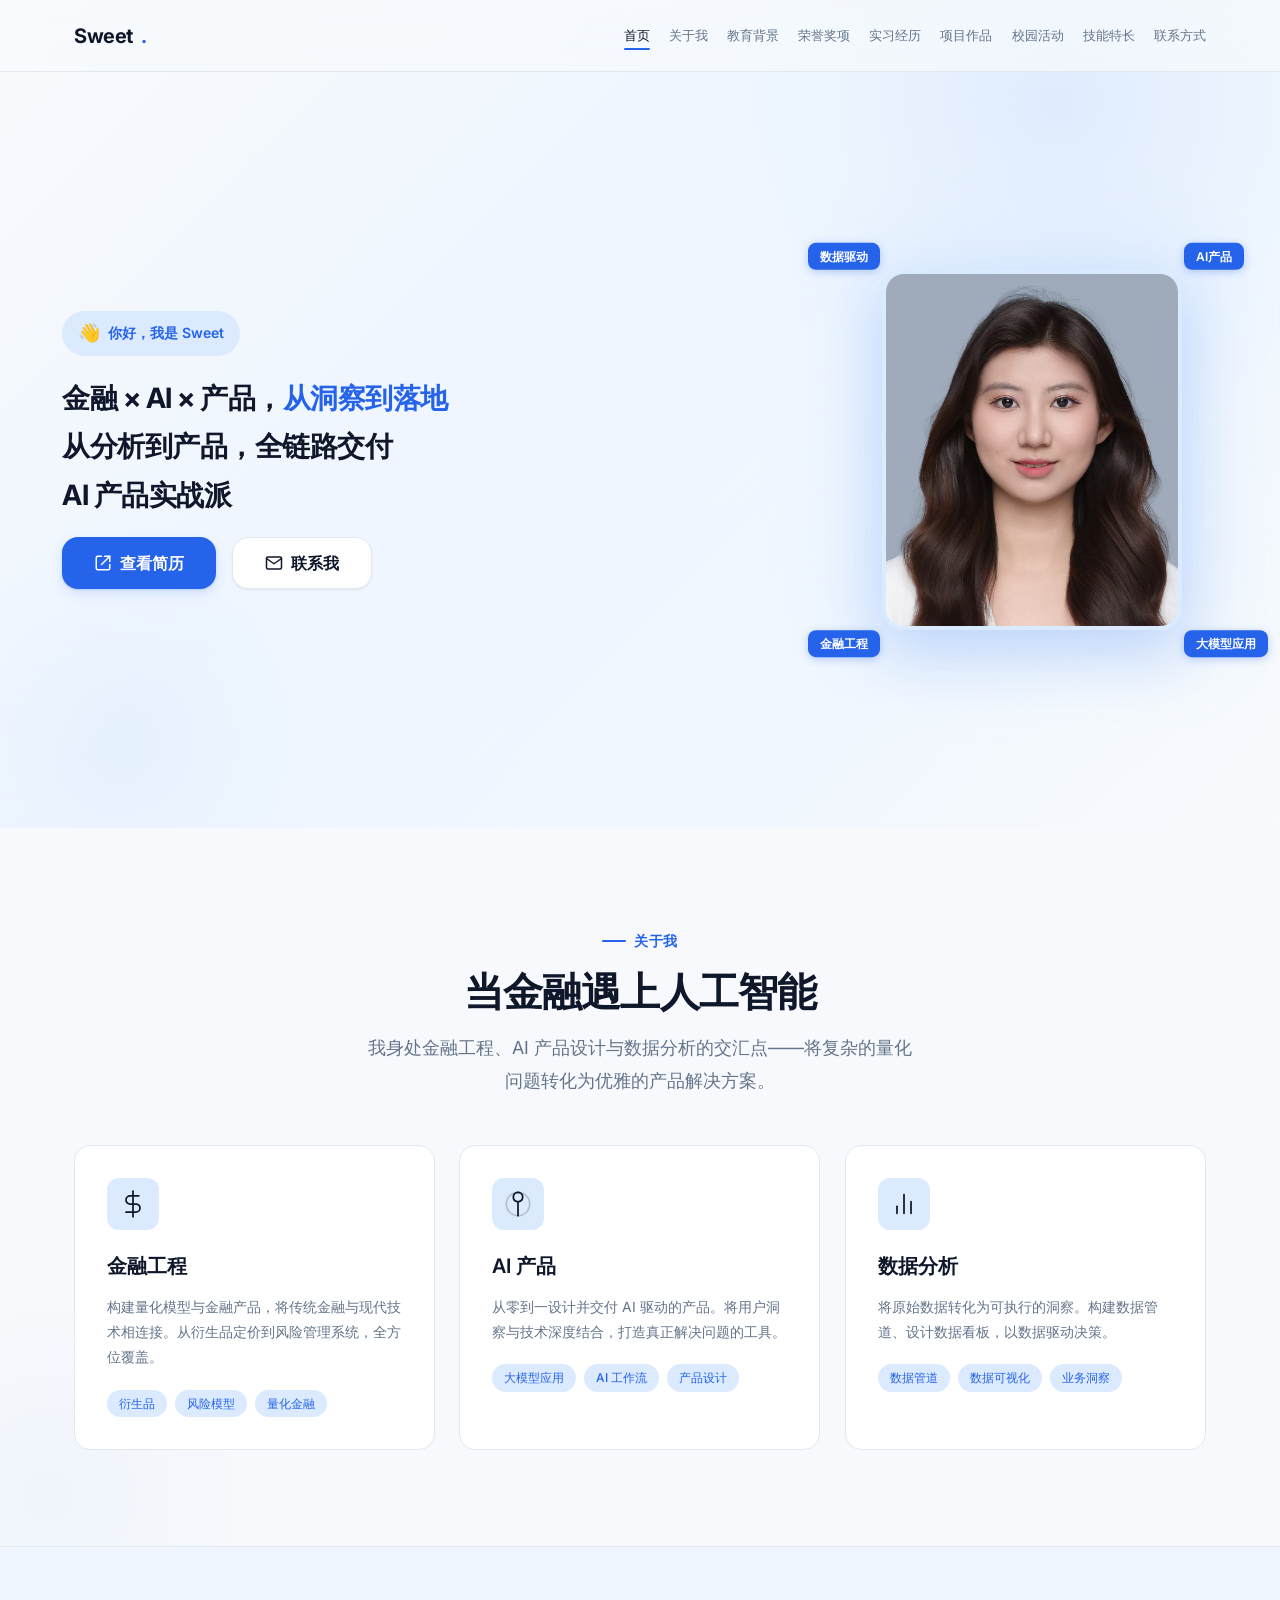
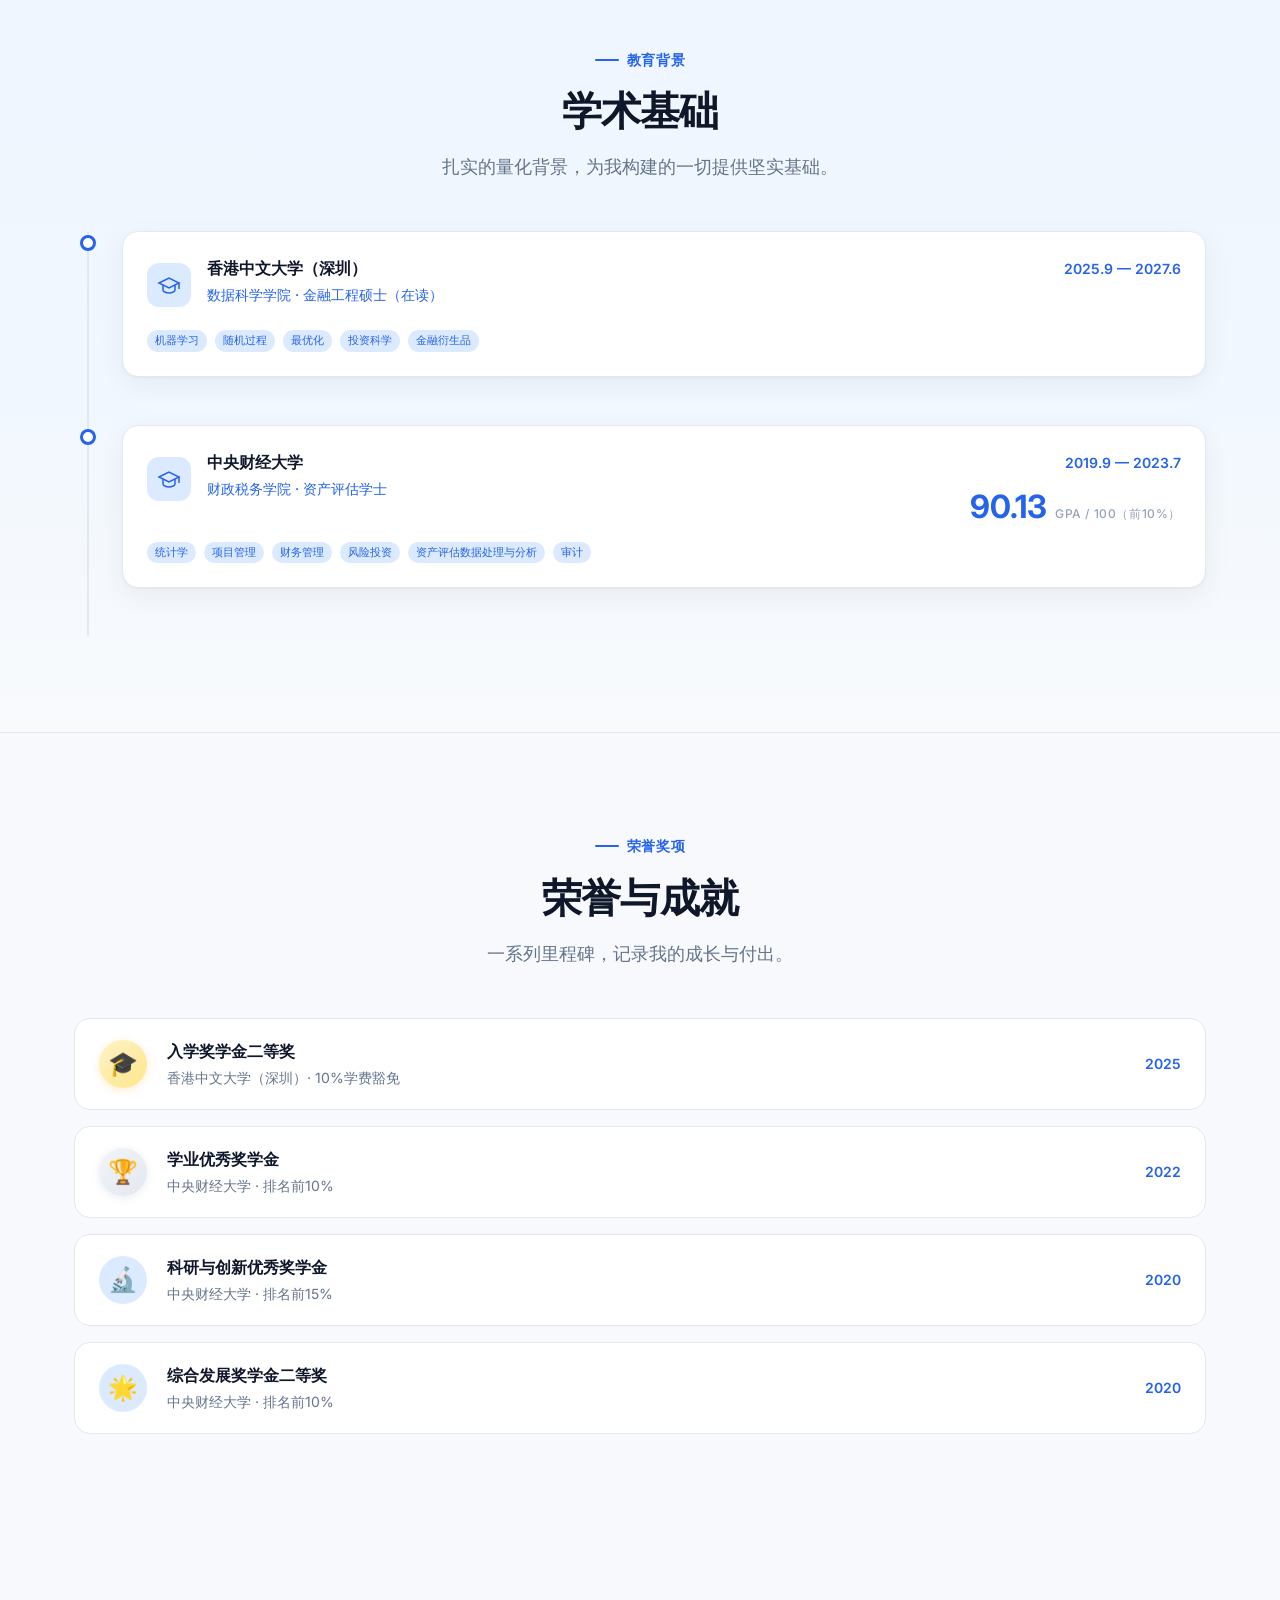
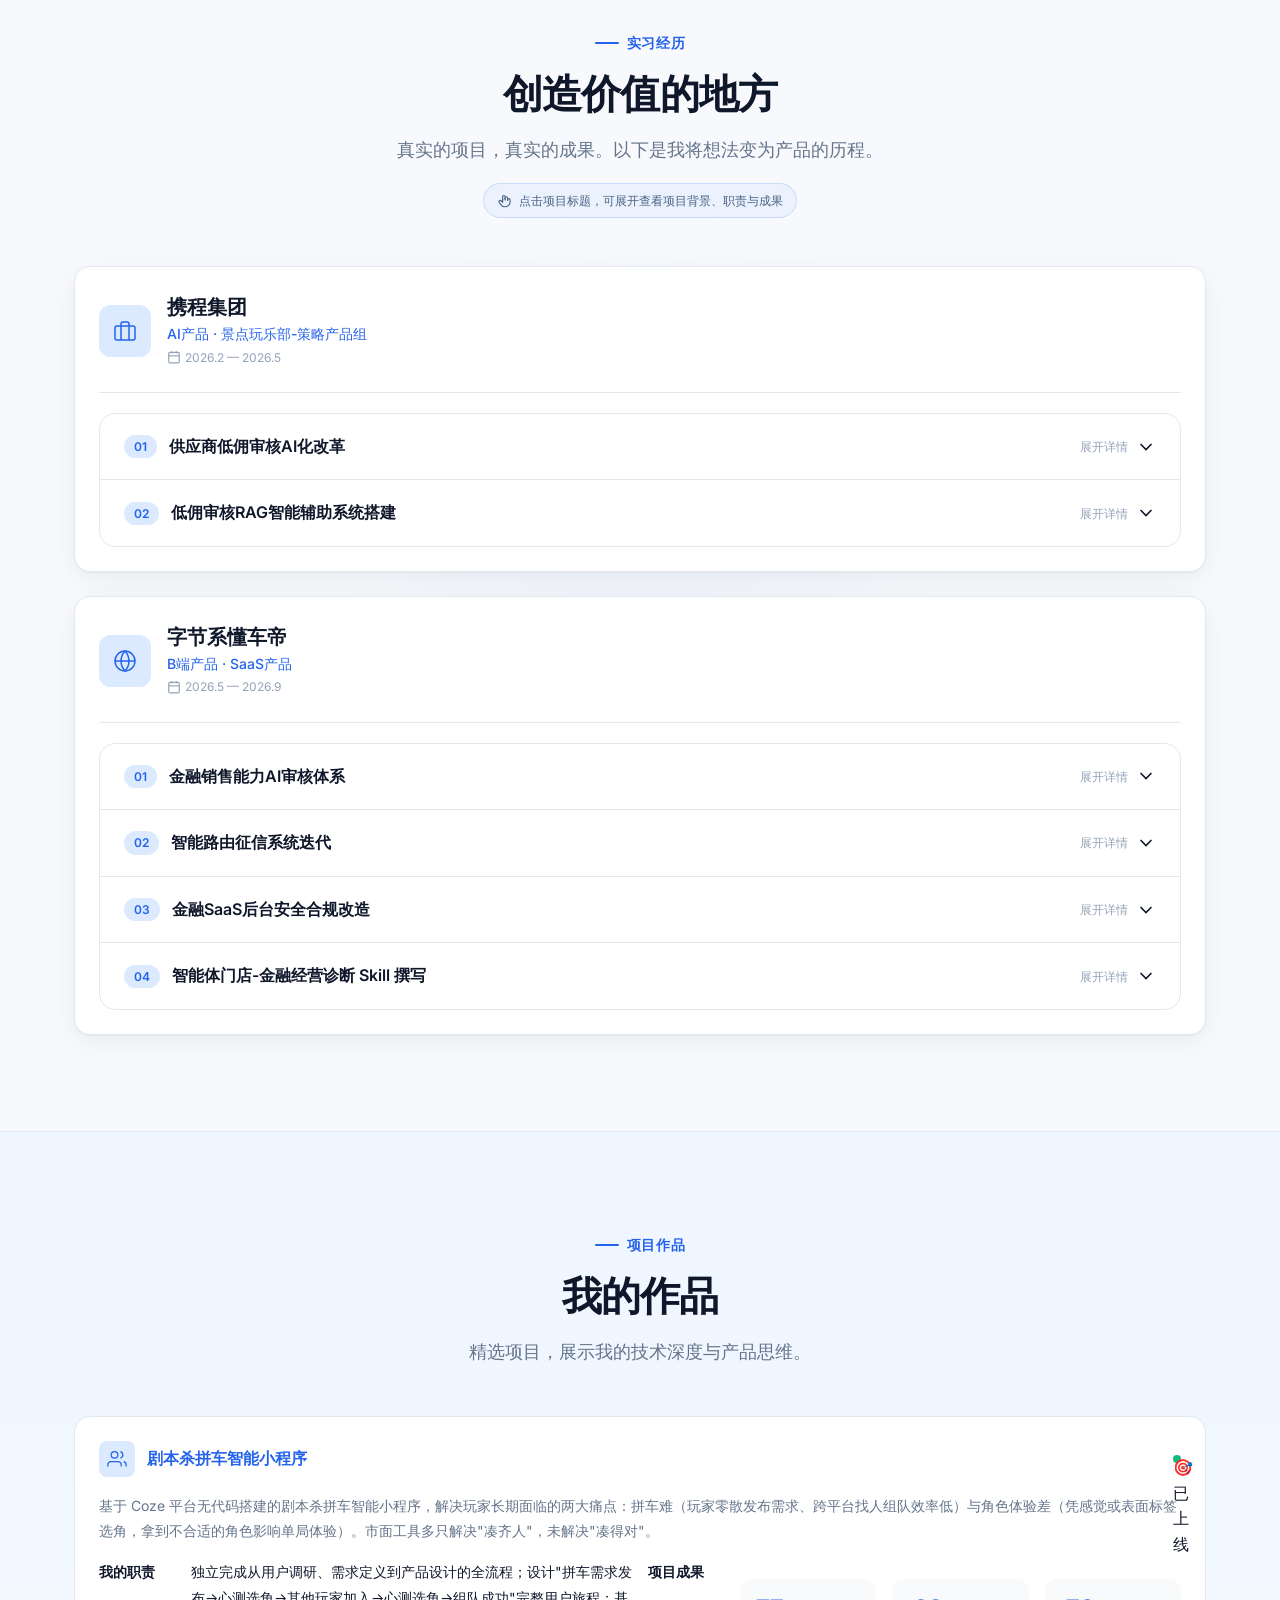
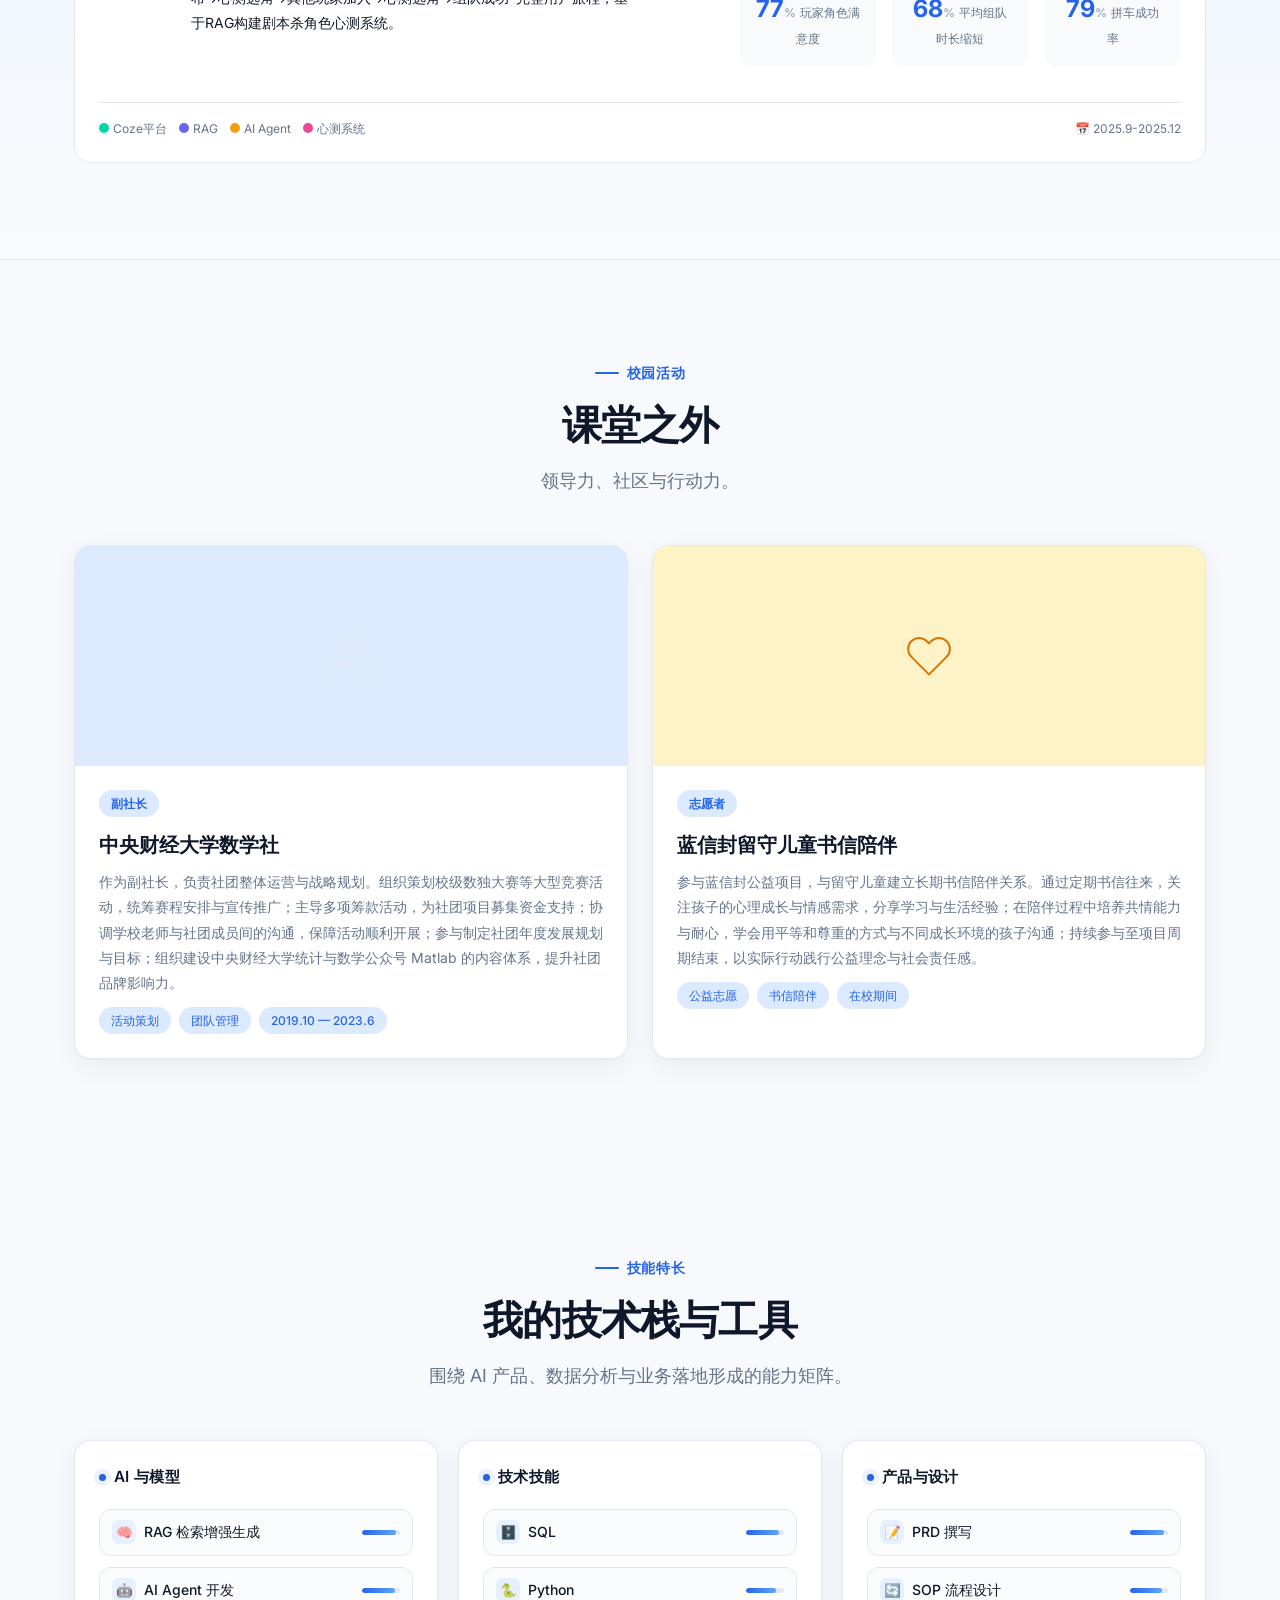
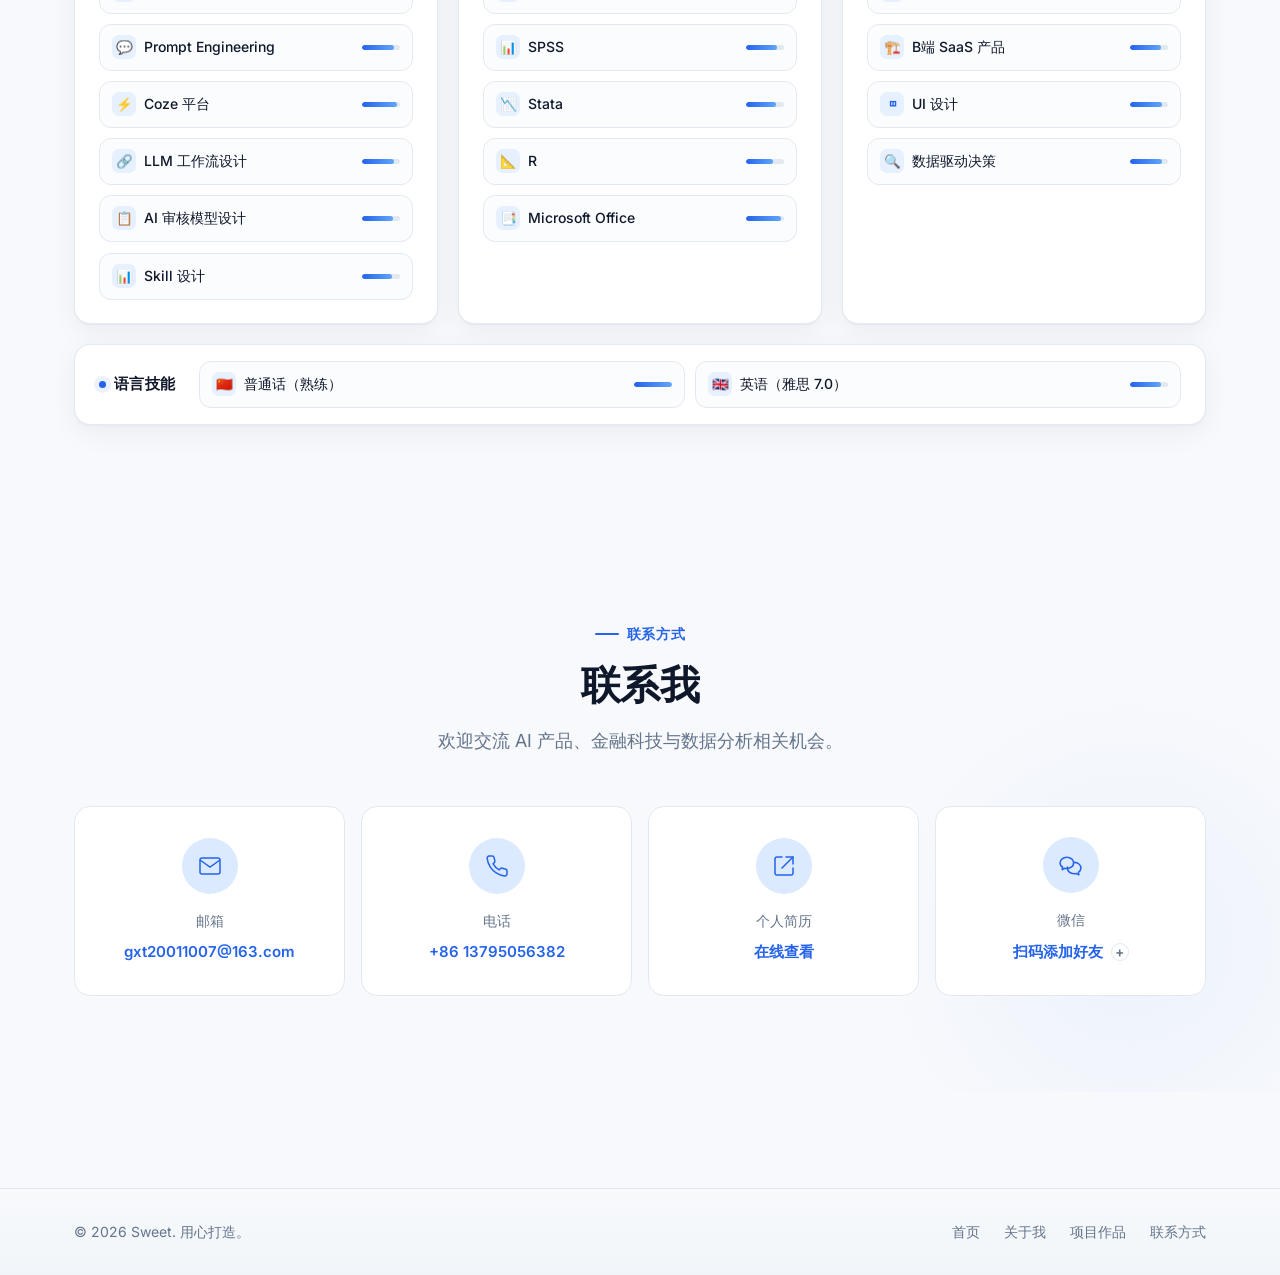
==== commit 7a0f9942: "Add files via upload" ====
--- a/index.html
+++ b/index.html
@@ -4492,6 +4492,85 @@
   .contact-qr__copy {
     text-align: center;
   }
+}
+
+
+
+/* WeChat QR: keep it inside “扫码添加好友” without changing the rest of the page */
+.contact-grid {
+  align-items: start;
+}
+
+.wechat-qr-details {
+  width: 100%;
+}
+
+.wechat-qr-toggle {
+  display: inline-flex;
+  align-items: center;
+  justify-content: center;
+  gap: var(--space-2);
+  color: var(--color-primary);
+  cursor: pointer;
+  list-style: none;
+  transition: color var(--transition-fast);
+}
+
+.wechat-qr-toggle::-webkit-details-marker {
+  display: none;
+}
+
+.wechat-qr-toggle::after {
+  content: '+';
+  width: 18px;
+  height: 18px;
+  display: inline-flex;
+  align-items: center;
+  justify-content: center;
+  border: 1px solid var(--color-border);
+  border-radius: var(--radius-full);
+  font-size: 14px;
+  line-height: 1;
+  color: var(--color-text-secondary);
+  transition: transform var(--transition-base), color var(--transition-fast), border-color var(--transition-fast);
+}
+
+.wechat-qr-details[open] .wechat-qr-toggle::after {
+  content: '−';
+  color: var(--color-primary);
+  border-color: var(--color-primary);
+}
+
+.wechat-qr-toggle:hover {
+  color: var(--color-primary-hover);
+}
+
+.contact-qr--inline {
+  width: 100%;
+  max-width: none;
+  margin: var(--space-4) 0 0;
+  padding: var(--space-4);
+  gap: var(--space-3);
+  flex-direction: column;
+  justify-content: center;
+  background: var(--color-bg);
+  border: 1px solid var(--color-border);
+  border-radius: var(--radius-lg);
+  box-shadow: none;
+}
+
+.contact-qr--inline img {
+  width: min(100%, 220px);
+  height: auto;
+  max-height: none;
+  object-fit: contain;
+  margin-inline: auto;
+  border-radius: var(--radius-md);
+}
+
+.contact-qr--inline .contact-qr__copy {
+  align-items: center;
+  text-align: center;
 }
 
 </style>
@@ -5313,19 +5392,21 @@
           <p class="contact-card__label">个人简历</p>
           <p class="contact-card__value"><a href="https://gxtz1007-create.github.io/sweet--/" target="_blank" rel="noopener">在线查看</a></p>
         </div>
-        <div class="contact-card reveal" data-delay="300">
+        <div class="contact-card reveal wechat-contact-card" data-delay="300">
           <div class="contact-card__icon">
             <svg width="25" height="25" viewBox="0 0 24 24" fill="none" stroke="currentColor" stroke-width="1.5" stroke-linecap="round" stroke-linejoin="round"><path d="M8.5 4C4.9 4 2 6.5 2 9.5c0 1.7.9 3.2 2.4 4.2L4 16l2.6-1.4c.6.2 1.2.3 1.9.3 3.6 0 6.5-2.4 6.5-5.4S12.1 4 8.5 4Z"/><path d="M15.5 9c3.6 0 6.5 2.4 6.5 5.4 0 1.7-.9 3.2-2.4 4.2L20 21l-2.6-1.4c-.6.2-1.2.3-1.9.3-3.6 0-6.5-2.4-6.5-5.4 0-.3 0-.6.1-.9"/></svg>
           </div>
           <p class="contact-card__label">微信</p>
-          <p class="contact-card__value"><a href="#wechat-qr">扫码添加好友</a></p>
-        </div>
-      </div>
-      <div class="contact-qr reveal" data-delay="400" id="wechat-qr">
+          <details class="wechat-qr-details">
+            <summary class="contact-card__value wechat-qr-toggle">扫码添加好友</summary>
+            <div class="contact-qr contact-qr--inline" id="wechat-qr">
         <img src="[data-uri]" alt="Sweet 的微信二维码">
         <div class="contact-qr__copy">
           <strong>微信联系</strong>
           <span>扫描二维码添加好友，请备注来意。</span>
+        </div>
+            </div>
+          </details>
         </div>
       </div>
     </div>
